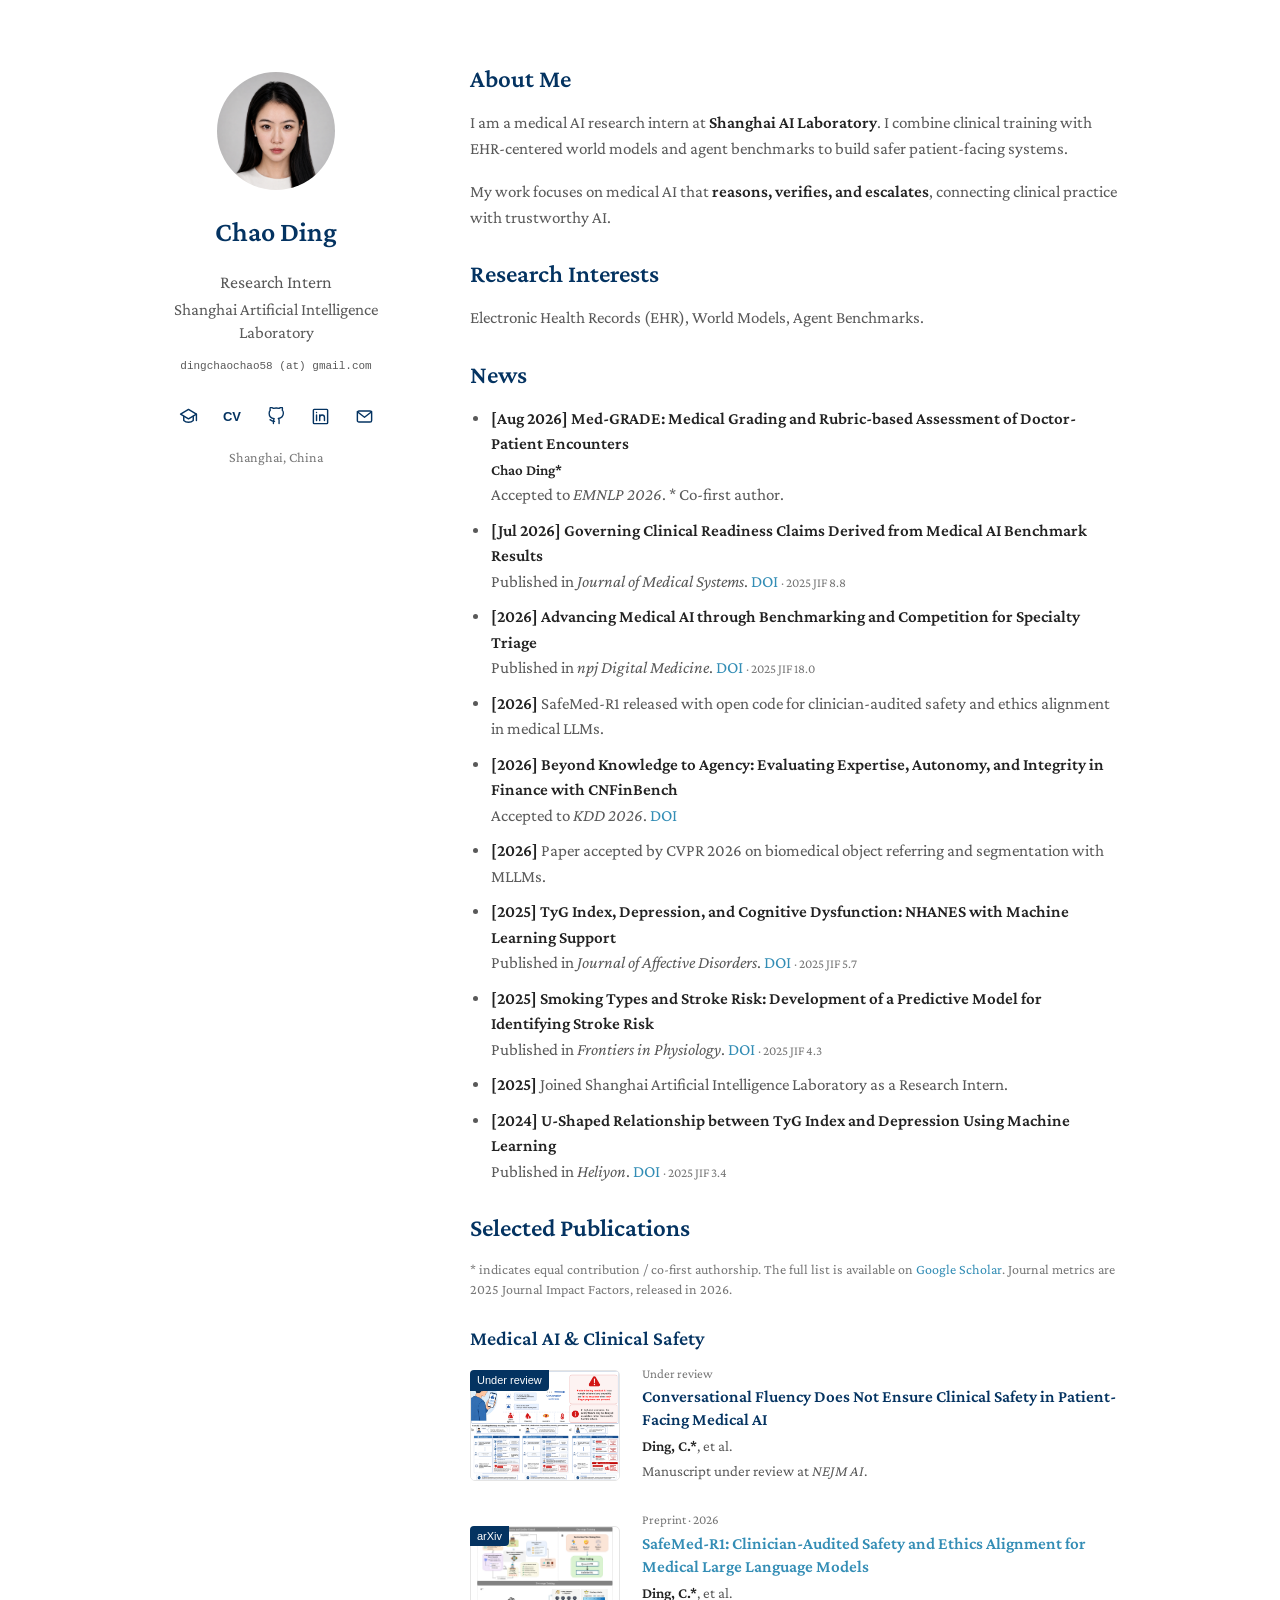
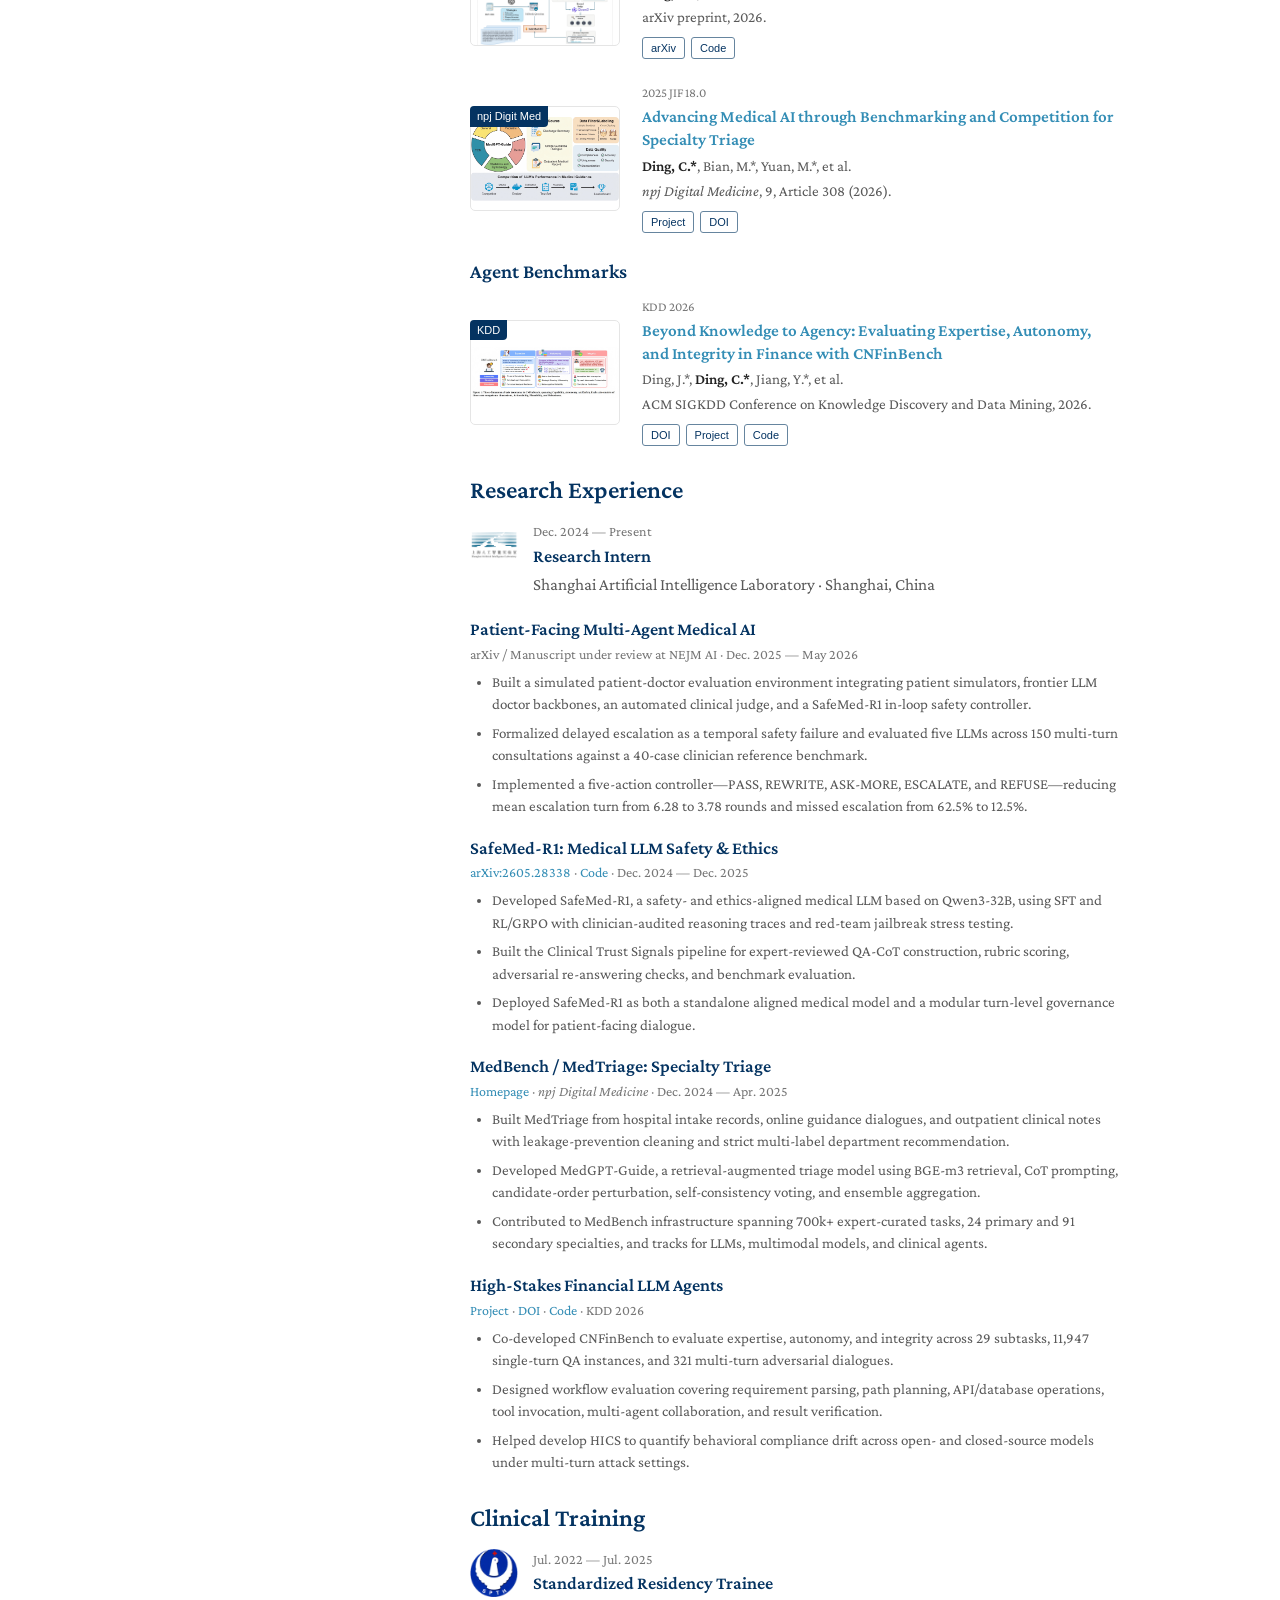
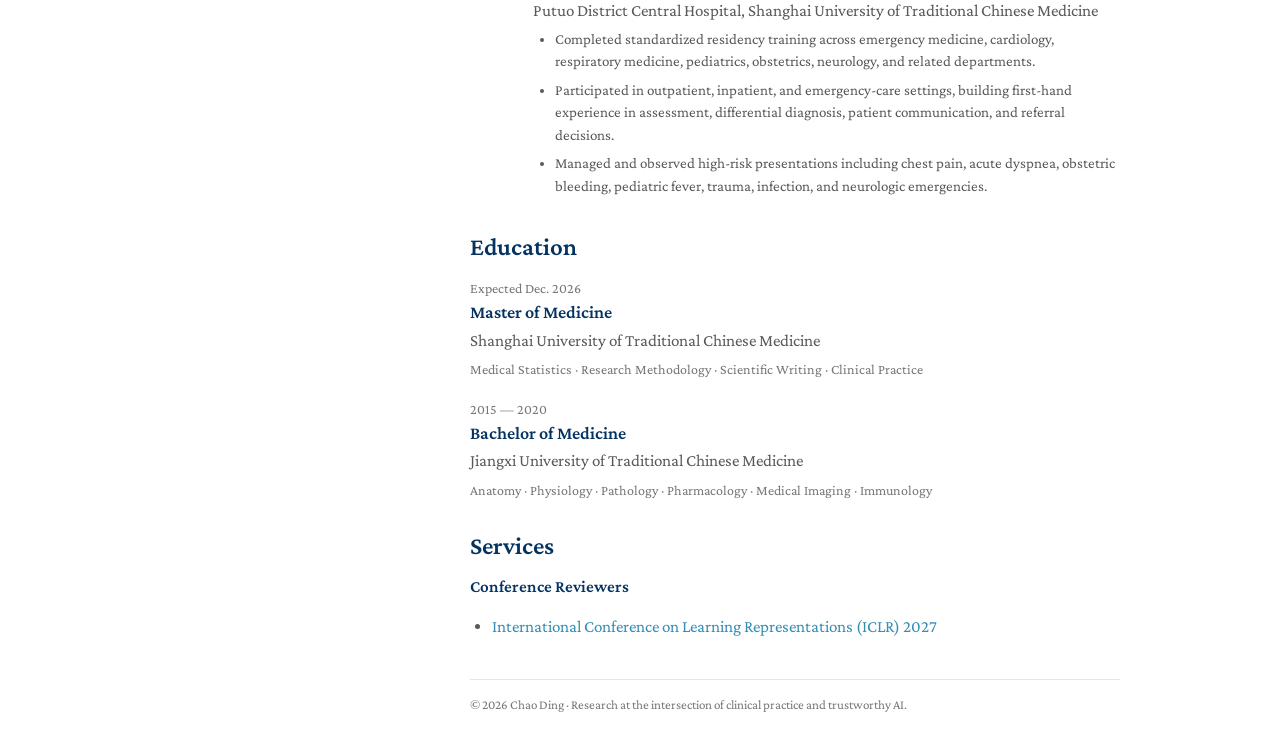
==== index.html @ bd5d2efa "Restyle academic homepage, correct intern role, and add ICLR 2027 service" ====
<!DOCTYPE html>
<html lang="en">
<head>
  <meta charset="UTF-8">
  <meta name="viewport" content="width=device-width, initial-scale=1">

  <title>Chao Ding | Medical AI Research Intern</title>
  <meta name="description" content="Chao Ding is a medical AI research intern working on trustworthy medical agents, clinical safety, large language models, and healthcare AI evaluation.">
  <meta name="theme-color" content="#ffffff">
  <link rel="canonical" href="https://dingsuper-creator.github.io/Chloe-Ding.github.io/">

  <meta property="og:type" content="profile">
  <meta property="og:title" content="Chao Ding | Medical AI Research Intern">
  <meta property="og:description" content="Research in trustworthy medical agents, clinical safety, LLMs, and healthcare AI evaluation.">
  <meta property="og:url" content="https://dingsuper-creator.github.io/Chloe-Ding.github.io/">
  <meta property="og:image" content="https://dingsuper-creator.github.io/Chloe-Ding.github.io/images/Chloe.png">

  <script type="application/ld+json">
  {
    "@context": "https://schema.org",
    "@type": "Person",
    "name": "Chao Ding",
    "url": "https://dingsuper-creator.github.io/Chloe-Ding.github.io/",
    "email": "dingchaochao58@gmail.com",
    "jobTitle": "Research Intern",
    "affiliation": {
      "@type": "Organization",
      "name": "Shanghai Artificial Intelligence Laboratory"
    },
    "sameAs": [
      "https://scholar.google.com/citations?user=sGiHBpsAAAAJ&hl=zh-CN",
      "https://www.linkedin.com/in/chaochloeding/zh",
      "https://github.com/Dingsuper-creator"
    ]
  }
  </script>

  <link rel="preconnect" href="https://fonts.googleapis.com">
  <link rel="preconnect" href="https://fonts.gstatic.com" crossorigin>
  <link rel="stylesheet" href="https://fonts.googleapis.com/css2?family=Crimson+Pro:wght@400;500;600;700&amp;display=swap">
  <link rel="stylesheet" href="styles.css">
  <script src="script.js" defer></script>
</head>

<body>
  <a class="skip-link" href="#main-content">Skip to content</a>
  <div class="site-shell">
    <aside class="sidebar" aria-label="Profile">
      <div class="profile-card">
        <img src="images/Chloe.png" alt="Portrait of Chao Ding" class="avatar" width="118" height="118" fetchpriority="high">
        <h1>Chao Ding</h1>
        <p class="profile-role">Research Intern</p>
        <p class="profile-org">Shanghai Artificial Intelligence Laboratory</p>
        <a class="profile-email" href="mailto:dingchaochao58@gmail.com">dingchaochao58 (at) gmail.com</a>
        <nav class="social-links" aria-label="Academic and professional links">
          <a href="https://scholar.google.com/citations?user=sGiHBpsAAAAJ&amp;hl=zh-CN" target="_blank" rel="noopener noreferrer" aria-label="Google Scholar" title="Google Scholar"><svg viewBox="0 0 24 24" aria-hidden="true"><path d="m12 3 10 6-10 6L2 9l10-6Z"/><path d="M6 12v5c3 3 9 3 12 0v-5M22 9v8"/></svg></a>
          <a href="CV.pdf" target="_blank" rel="noopener noreferrer" aria-label="Curriculum vitae" title="CV"><span class="cv-icon" aria-hidden="true">CV</span></a>
          <a href="https://github.com/Dingsuper-creator" target="_blank" rel="noopener noreferrer" aria-label="GitHub" title="GitHub"><svg viewBox="0 0 24 24" aria-hidden="true"><path d="M9 19c-4 1-4-2-6-2m12 5v-4a3.5 3.5 0 0 0-1-2.7c3.3-.4 6.7-1.6 6.7-7.2a5.6 5.6 0 0 0-1.5-3.9 5.2 5.2 0 0 0-.1-3.8s-1.2-.4-4.1 1.5a14.2 14.2 0 0 0-7.5 0C4.6.2 3.4.6 3.4.6a5.2 5.2 0 0 0-.1 3.8A5.6 5.6 0 0 0 1.8 8.3c0 5.6 3.4 6.8 6.7 7.2A3.5 3.5 0 0 0 7.5 18v4" transform="translate(1 0) scale(.95)"/></svg></a>
          <a href="https://www.linkedin.com/in/chaochloeding/zh" target="_blank" rel="noopener noreferrer" aria-label="LinkedIn" title="LinkedIn"><svg viewBox="0 0 24 24" aria-hidden="true"><rect x="3" y="3" width="18" height="18" rx="1"/><path d="M7 10v7M7 7v.1M11 17v-7m0 3a3 3 0 0 1 6 0v4"/></svg></a>
          <a href="mailto:dingchaochao58@gmail.com" aria-label="Email" title="Email"><svg viewBox="0 0 24 24" aria-hidden="true"><rect x="3" y="5" width="18" height="14" rx="2"/><path d="m3 6 9 7 9-7"/></svg></a>
        </nav>
        <p class="profile-location">Shanghai, China</p>
      </div>
    </aside>
    <main id="main-content" class="main-content" tabindex="-1">
      <section id="about" class="section-block">
        <h2>About Me</h2>
        <p>I am a medical AI research intern at <strong>Shanghai AI Laboratory</strong>. I combine clinical training with EHR-centered world models and agent benchmarks to build safer patient-facing systems.</p>
        <p>My work focuses on medical AI that <strong>reasons, verifies, and escalates</strong>, connecting clinical practice with trustworthy AI.</p>
      </section>

      <section id="interests" class="section-block">
        <h2>Research Interests</h2>
        <p>Electronic Health Records (EHR), World Models, Agent Benchmarks.</p>
      </section>

      <section id="news" class="section-block">
        <h2>News</h2>
        <ul class="news-list">
          <li><strong class="news-date">[Aug 2026]</strong> <strong class="news-paper-title">Med-GRADE: Medical Grading and Rubric-based Assessment of Doctor-Patient Encounters</strong><br>
                <span class="authors"><strong>Chao Ding*</strong></span><br>
                Accepted to <em>EMNLP 2026</em>. * Co-first author.</li>
          <li><strong class="news-date">[Jul 2026]</strong> <strong class="news-paper-title">Governing Clinical Readiness Claims Derived from Medical AI Benchmark Results</strong><br>Published in <em>Journal of Medical Systems</em>. <a href="https://doi.org/10.1007/s10916-026-02445-7" target="_blank" rel="noopener noreferrer">DOI </a> <span class="metric-badge">2025 JIF 8.8</span></li>
          <li><strong class="news-date">[2026]</strong> <strong class="news-paper-title">Advancing Medical AI through Benchmarking and Competition for Specialty Triage</strong><br>Published in <em>npj Digital Medicine</em>. <a href="https://doi.org/10.1038/s41746-026-02433-8" target="_blank" rel="noopener noreferrer">DOI </a> <span class="metric-badge">2025 JIF 18.0</span></li>
          <li><strong class="news-date">[2026]</strong> SafeMed-R1 released with open code for clinician-audited safety and ethics alignment in medical LLMs.</li>
          <li><strong class="news-date">[2026]</strong> <strong class="news-paper-title">Beyond Knowledge to Agency: Evaluating Expertise, Autonomy, and Integrity in Finance with CNFinBench</strong><br>Accepted to <em>KDD 2026</em>. <a href="https://dl.acm.org/doi/abs/10.1145/3770855.3817482" target="_blank" rel="noopener noreferrer">DOI </a></li>
          <li><strong class="news-date">[2026]</strong> Paper accepted by CVPR 2026 on biomedical object referring and segmentation with MLLMs.</li>
          <li><strong class="news-date">[2025]</strong> <strong class="news-paper-title">TyG Index, Depression, and Cognitive Dysfunction: NHANES with Machine Learning Support</strong><br>Published in <em>Journal of Affective Disorders</em>. <a href="https://doi.org/10.1016/j.jad.2025.01.051" target="_blank" rel="noopener noreferrer">DOI </a> <span class="metric-badge">2025 JIF 5.7</span></li>
          <li><strong class="news-date">[2025]</strong> <strong class="news-paper-title">Smoking Types and Stroke Risk: Development of a Predictive Model for Identifying Stroke Risk</strong><br>Published in <em>Frontiers in Physiology</em>. <a href="https://doi.org/10.3389/fphys.2025.1528910" target="_blank" rel="noopener noreferrer">DOI </a> <span class="metric-badge">2025 JIF 4.3</span></li>
          <li><strong class="news-date">[2025]</strong> Joined Shanghai Artificial Intelligence Laboratory as a Research Intern.</li>
          <li><strong class="news-date">[2024]</strong> <strong class="news-paper-title">U-Shaped Relationship between TyG Index and Depression Using Machine Learning</strong><br>Published in <em>Heliyon</em>. <a href="https://doi.org/10.1016/j.heliyon.2024.e38615" target="_blank" rel="noopener noreferrer">DOI </a> <span class="metric-badge">2025 JIF 3.4</span></li>
        </ul>
      </section>

      <section id="publications" class="section-block">
        <h2>Selected Publications</h2>
        <p class="note">* indicates equal contribution / co-first authorship. The full list is available on <a href="https://scholar.google.com/citations?user=sGiHBpsAAAAJ&amp;hl=zh-CN" target="_blank" rel="noopener noreferrer">Google Scholar</a>. Journal metrics are 2025 Journal Impact Factors, released in 2026.</p>
        <h3 class="publication-group">Medical AI &amp; Clinical Safety</h3>


<article class="publication-card">
          <div class="publication-visual">
            <span class="venue-badge">Under review</span>
            <img src="images/multiagent.png" alt="Patient-facing medical AI study overview" loading="lazy">
          </div>
          <div class="publication-info">
            <div class="publication-meta-row"><span class="status-badge status-badge-muted">Under review</span></div>
            <h3>Conversational Fluency Does Not Ensure Clinical Safety in Patient-Facing Medical AI</h3>
            <p class="authors"><strong>Ding, C.*</strong>, et al.</p>
            <p class="venue">Manuscript under review at <em>NEJM AI</em>.</p>
          </div>
        </article>

<article class="publication-card">
          <div class="publication-visual">
            <span class="venue-badge">arXiv</span>
            <img src="images/safemed-r1.png" alt="SafeMed-R1 method overview" loading="lazy">
          </div>
          <div class="publication-info">
            <div class="publication-meta-row"><span class="status-badge status-badge-muted">Preprint · 2026</span></div>
            <h3><a href="https://arxiv.org/abs/2605.28338" target="_blank" rel="noopener noreferrer">SafeMed-R1: Clinician-Audited Safety and Ethics Alignment for Medical Large Language Models</a></h3>
            <p class="authors"><strong>Ding, C.*</strong>, et al.</p>
            <p class="venue">arXiv preprint, 2026.</p>
            <div class="publication-links">
              <a href="https://arxiv.org/abs/2605.28338" target="_blank" rel="noopener noreferrer"> arXiv</a>
              <a href="https://github.com/OpenMedZoo/SafeMed-R1" target="_blank" rel="noopener noreferrer"> Code</a>
            </div>
          </div>
        </article>

<article class="publication-card">
          <div class="publication-visual">
            <span class="venue-badge">npj Digit Med</span>
            <img src="images/npj.jpg" alt="Specialty triage benchmark overview" loading="lazy">
          </div>
          <div class="publication-info">
            <div class="publication-meta-row"><span class="metric-badge">2025 JIF 18.0</span></div>
            <h3><a href="https://doi.org/10.1038/s41746-026-02433-8" target="_blank" rel="noopener noreferrer">Advancing Medical AI through Benchmarking and Competition for Specialty Triage</a></h3>
            <p class="authors"><strong>Ding, C.*</strong>, Bian, M.*, Yuan, M.*, et al.</p>
            <p class="venue"><em>npj Digital Medicine</em>, 9, Article 308 (2026).</p>
            <div class="publication-links">
              <a href="https://medbench.opencompass.org.cn/home" target="_blank" rel="noopener noreferrer"> Project</a>
              <a href="https://doi.org/10.1038/s41746-026-02433-8" target="_blank" rel="noopener noreferrer"> DOI</a>
            </div>
          </div>
        </article>
        <h3 class="publication-group">Agent Benchmarks</h3>
<article class="publication-card">
          <div class="publication-visual">
            <span class="venue-badge">KDD</span>
            <img src="images/kdd.png" alt="CNFinBench evaluation overview" loading="lazy">
          </div>
          <div class="publication-info">
            <div class="publication-meta-row"><span class="status-badge status-badge-muted">KDD 2026</span></div>
            <h3><a href="https://dl.acm.org/doi/abs/10.1145/3770855.3817482" target="_blank" rel="noopener noreferrer">Beyond Knowledge to Agency: Evaluating Expertise, Autonomy, and Integrity in Finance with CNFinBench</a></h3>
            <p class="authors">Ding, J.*, <strong>Ding, C.*</strong>, Jiang, Y.*, et al.</p>
            <p class="venue">ACM SIGKDD Conference on Knowledge Discovery and Data Mining, 2026.</p>
            <div class="publication-links">
              <a href="https://dl.acm.org/doi/abs/10.1145/3770855.3817482" target="_blank" rel="noopener noreferrer"> DOI</a>
              <a href="https://cnfinbench.opencompass.org.cn/" target="_blank" rel="noopener noreferrer"> Project</a>
              <a href="https://github.com/VertiAIBench/CNFinBench" target="_blank" rel="noopener noreferrer"> Code</a>
            </div>
          </div>
        </article>
      </section>

      <section id="experience" class="section-block">
<div class="section-heading">
          <h2>Research Experience</h2>
        </div>

        <article class="role-card">
          <div class="role-logo">
            <img src="images/shanghai-ai-lab.png" alt="Shanghai Artificial Intelligence Laboratory logo" loading="lazy">
          </div>
          <div class="role-main">
            <p class="role-overline">Dec. 2024 — Present</p>
            <h3>Research Intern</h3>
            <p>Shanghai Artificial Intelligence Laboratory · Shanghai, China</p>
          </div>
        </article>

        <div class="project-list">
          <article class="project-card">
            <div class="project-index">01</div>
            <div>
              <h3>Patient-Facing Multi-Agent Medical AI</h3>
              <p class="project-meta">arXiv / Manuscript under review at NEJM AI · Dec. 2025 — May 2026</p>
              <ul>
                <li>Built a simulated patient-doctor evaluation environment integrating patient simulators, frontier LLM doctor backbones, an automated clinical judge, and a SafeMed-R1 in-loop safety controller.</li>
                <li>Formalized delayed escalation as a temporal safety failure and evaluated five LLMs across 150 multi-turn consultations against a 40-case clinician reference benchmark.</li>
                <li>Implemented a five-action controller—PASS, REWRITE, ASK-MORE, ESCALATE, and REFUSE—reducing mean escalation turn from 6.28 to 3.78 rounds and missed escalation from 62.5% to 12.5%.</li>
              </ul>
            </div>
          </article>

          <article class="project-card">
            <div class="project-index">02</div>
            <div>
              <h3>SafeMed-R1: Medical LLM Safety &amp; Ethics</h3>
              <p class="project-meta"><a href="https://arxiv.org/abs/2605.28338" target="_blank" rel="noopener noreferrer">arXiv:2605.28338</a> · <a href="https://github.com/OpenMedZoo/SafeMed-R1" target="_blank" rel="noopener noreferrer">Code</a> · Dec. 2024 — Dec. 2025</p>
              <ul>
                <li>Developed SafeMed-R1, a safety- and ethics-aligned medical LLM based on Qwen3-32B, using SFT and RL/GRPO with clinician-audited reasoning traces and red-team jailbreak stress testing.</li>
                <li>Built the Clinical Trust Signals pipeline for expert-reviewed QA-CoT construction, rubric scoring, adversarial re-answering checks, and benchmark evaluation.</li>
                <li>Deployed SafeMed-R1 as both a standalone aligned medical model and a modular turn-level governance model for patient-facing dialogue.</li>
              </ul>
            </div>
          </article>

          <article class="project-card">
            <div class="project-index">03</div>
            <div>
              <h3>MedBench / MedTriage: Specialty Triage</h3>
              <p class="project-meta"><a href="https://medbench.opencompass.org.cn/home" target="_blank" rel="noopener noreferrer">Homepage</a> · <em>npj Digital Medicine</em> · Dec. 2024 — Apr. 2025</p>
              <ul>
                <li>Built MedTriage from hospital intake records, online guidance dialogues, and outpatient clinical notes with leakage-prevention cleaning and strict multi-label department recommendation.</li>
                <li>Developed MedGPT-Guide, a retrieval-augmented triage model using BGE-m3 retrieval, CoT prompting, candidate-order perturbation, self-consistency voting, and ensemble aggregation.</li>
                <li>Contributed to MedBench infrastructure spanning 700k+ expert-curated tasks, 24 primary and 91 secondary specialties, and tracks for LLMs, multimodal models, and clinical agents.</li>
              </ul>
            </div>
          </article>

          <article class="project-card">
            <div class="project-index">04</div>
            <div>
              <h3>High-Stakes Financial LLM Agents</h3>
              <p class="project-meta"><a href="https://cnfinbench.opencompass.org.cn/" target="_blank" rel="noopener noreferrer">Project</a> · <a href="https://dl.acm.org/doi/abs/10.1145/3770855.3817482" target="_blank" rel="noopener noreferrer">DOI</a> · <a href="https://github.com/VertiAIBench/CNFinBench" target="_blank" rel="noopener noreferrer">Code</a> · KDD 2026</p>
              <ul>
                <li>Co-developed CNFinBench to evaluate expertise, autonomy, and integrity across 29 subtasks, 11,947 single-turn QA instances, and 321 multi-turn adversarial dialogues.</li>
                <li>Designed workflow evaluation covering requirement parsing, path planning, API/database operations, tool invocation, multi-agent collaboration, and result verification.</li>
                <li>Helped develop HICS to quantify behavioral compliance drift across open- and closed-source models under multi-turn attack settings.</li>
              </ul>
            </div>
          </article>
        </div>
      </section>

      <section id="clinical-training" class="section-block">
<div class="section-heading">
          <h2>Clinical Training</h2>
        </div>
        <article class="training-card">
          <div class="training-logo">
            <img src="images/putuo-hospital-logo.png" alt="Putuo District Central Hospital logo" loading="lazy">
          </div>
          <div>
            <div class="training-heading">
              <div>
                <p class="role-overline">Jul. 2022 — Jul. 2025</p>
                <h3>Standardized Residency Trainee</h3>
              </div>
            </div>
            <p class="training-org">Putuo District Central Hospital, Shanghai University of Traditional Chinese Medicine</p>
            <ul>
              <li>Completed standardized residency training across emergency medicine, cardiology, respiratory medicine, pediatrics, obstetrics, neurology, and related departments.</li>
              <li>Participated in outpatient, inpatient, and emergency-care settings, building first-hand experience in assessment, differential diagnosis, patient communication, and referral decisions.</li>
              <li>Managed and observed high-risk presentations including chest pain, acute dyspnea, obstetric bleeding, pediatric fever, trauma, infection, and neurologic emergencies.</li>
            </ul>
          </div>
        </article>
      </section>

      <section id="education" class="section-block">
<div class="section-heading">
          <h2>Education</h2>
        </div>
        <div class="education-grid">
          <article class="education-card">
            <p class="education-year">Expected Dec. 2026</p>
            <h3>Master of Medicine</h3>
            <p>Shanghai University of Traditional Chinese Medicine</p>
            <span>Medical Statistics · Research Methodology · Scientific Writing · Clinical Practice</span>
          </article>
          <article class="education-card">
            <p class="education-year">2015 — 2020</p>
            <h3>Bachelor of Medicine</h3>
            <p>Jiangxi University of Traditional Chinese Medicine</p>
            <span>Anatomy · Physiology · Pathology · Pharmacology · Medical Imaging · Immunology</span>
          </article>
        </div>
      </section>

      <section id="services" class="section-block">
        <h2>Services</h2>
        <h4>Conference Reviewers</h4>
        <ul class="service-list">
          <li><a href="https://iclr.cc/" target="_blank" rel="noopener noreferrer">International Conference on Learning Representations (ICLR) 2027</a></li>
        </ul>
      </section>

      <footer class="site-footer">
        <p>© <span id="current-year">2026</span> Chao Ding · Research at the intersection of clinical practice and trustworthy AI.</p>
      </footer>
    </main>
  </div>
  <button class="scroll-to-top" type="button" aria-label="Scroll to top">
    <svg viewBox="0 0 24 24" aria-hidden="true"><path d="m6 12 6-6 6 6M12 6v13"/></svg>
  </button>
</body>
</html>
---- styles.css ----
:root {
  --ink: #595959;
  --heading: #043361;
  --link: #338db5;
  --muted: #767676;
  --line: #e5e5e5;
  --paper: #fff;
}

*,
*::before,
*::after {
  box-sizing: border-box;
}

html {
  scroll-behavior: smooth;
  scroll-padding-top: 24px;
}

body {
  margin: 0;
  background: var(--paper);
  color: var(--ink);
  font-family: "Crimson Pro", Georgia, "Times New Roman", serif;
  font-size: 17px;
  line-height: 1.5;
  -webkit-font-smoothing: antialiased;
}

a {
  color: var(--link);
  text-decoration: none;
}

a:hover {
  color: #006699;
  text-decoration: underline;
}

a:focus-visible,
button:focus-visible {
  outline: 2px solid var(--link);
  outline-offset: 4px;
}

svg {
  fill: none;
  stroke: currentColor;
  stroke-width: 1.8;
  stroke-linecap: round;
  stroke-linejoin: round;
}

img {
  max-width: 100%;
  height: auto;
}

h1,
h2,
h3,
h4 {
  color: var(--heading);
  line-height: 1.2;
}

h1 {
  margin: 0 0 20px;
  font-size: 28px;
  font-weight: 600;
}

h2 {
  margin: 0 0 16px;
  font-size: 25px;
  font-weight: 600;
}

h3 {
  margin: 0 0 10px;
  font-size: 19px;
  font-weight: 600;
}

h4 {
  margin: 0 0 16px;
  font-size: 17px;
  font-weight: 600;
}

p {
  margin: 0 0 18px;
}

strong {
  color: #222;
  font-weight: 600;
}

ul,
ol {
  margin: 0 0 20px;
  padding-left: 22px;
}

li {
  margin-bottom: 6px;
}

.site-shell {
  display: grid;
  grid-template-columns: 232px minmax(0, 650px);
  gap: 78px;
  width: min(960px, calc(100% - 48px));
  margin: 0 auto;
  padding: 64px 0 40px;
  align-items: start;
}

.sidebar {
  position: sticky;
  top: 64px;
  text-align: center;
}

.avatar {
  display: block;
  width: 118px;
  height: 118px;
  margin: 8px auto 25px;
  border-radius: 50%;
  object-fit: cover;
  object-position: center 38%;
}

.profile-role {
  margin-bottom: 3px;
  font-size: 18px;
}

.profile-org {
  margin: 0 auto 7px;
  line-height: 1.35;
}

.profile-email {
  display: inline-block;
  max-width: 100%;
  color: var(--ink);
  font-family: "SFMono-Regular", Consolas, "Liberation Mono", monospace;
  font-size: 11px;
  overflow-wrap: anywhere;
}

.social-links {
  display: flex;
  justify-content: center;
  gap: 8px;
  margin-top: 22px;
}

.social-links a {
  display: flex;
  align-items: center;
  justify-content: center;
  width: 36px;
  height: 36px;
  color: var(--heading);
  border-radius: 50%;
  transition: color 0.15s ease, background 0.15s ease;
}

.social-links a:hover {
  background: #f4f7fa;
  color: #006699;
  text-decoration: none;
}

.social-links svg {
  width: 19px;
  height: 19px;
}

.cv-icon {
  font-family: Arial, sans-serif;
  font-size: 13px;
  font-weight: 700;
}

.profile-location {
  margin: 12px 0 0;
  color: var(--muted);
  font-size: 14px;
}

.main-content {
  min-width: 0;
  overflow-wrap: break-word;
}

.section-block {
  margin-bottom: 29px;
}

.section-block > :last-child {
  margin-bottom: 0;
}

.news-list {
  padding-left: 20px;
}

.news-list li {
  padding-left: 1px;
  margin-bottom: 10px;
}

.news-date {
  white-space: nowrap;
}

.news-list br + .authors {
  font-size: 15px;
}

.metric-badge {
  display: inline;
  color: var(--muted);
  font-size: 13px;
  white-space: nowrap;
}

.metric-badge::before {
  content: " · ";
}

.note {
  color: var(--muted);
  font-size: 14px;
  line-height: 1.45;
}

.publication-group {
  margin: 26px 0 16px;
  font-size: 20px;
}

.publication-card {
  display: grid;
  grid-template-columns: 150px minmax(0, 1fr);
  align-items: center;
  gap: 22px;
  margin: 0 0 26px;
}

.publication-visual {
  position: relative;
  display: flex;
  align-items: center;
  justify-content: center;
  min-height: 105px;
  border: 1px solid var(--line);
  border-radius: 5px;
  background: #fff;
}

.publication-visual img {
  display: block;
  width: 100%;
  max-height: 118px;
  object-fit: contain;
  border-radius: 4px;
}

.venue-badge {
  position: absolute;
  left: -1px;
  top: -1px;
  z-index: 1;
  padding: 1px 7px;
  border-radius: 4px 0 4px 0;
  background: var(--heading);
  color: #fff;
  font-family: Arial, sans-serif;
  font-size: 11px;
  line-height: 1.65;
}




.publication-info h3 {
  margin: 0 0 4px;
  font-size: 17px;
  line-height: 1.35;
}

.publication-info p {
  margin: 0 0 3px;
  font-size: 15px;
  line-height: 1.45;
}

.publication-meta-row {
  margin-bottom: 4px;
  font-size: 13px;
  line-height: 1.3;
}

.publication-meta-row > .metric-badge:first-child::before {
  content: "";
}

.status-badge {
  color: var(--muted);
}

.publication-links {
  display: flex;
  flex-wrap: wrap;
  gap: 6px;
  margin-top: 8px;
}

.publication-links a {
  padding: 1px 8px;
  border: 1px solid #66859f;
  border-radius: 3px;
  color: var(--heading);
  font-family: Arial, sans-serif;
  font-size: 11px;
  line-height: 1.65;
}

.publication-links a:hover {
  background: var(--heading);
  color: #fff;
  text-decoration: none;
}




.section-heading {
  margin-bottom: 16px;
}

.section-heading h2 {
  margin-bottom: 0;
}

.role-card,
.training-card {
  display: flex;
  align-items: flex-start;
  gap: 15px;
  margin-bottom: 18px;
}

.role-logo,
.training-logo {
  flex: 0 0 48px;
}

.role-logo img,
.training-logo img {
  display: block;
  width: 48px;
  height: 48px;
  object-fit: contain;
}

.role-main,
.training-card > div:last-child {
  min-width: 0;
}

.role-card h3,
.training-card h3,
.education-card h3 {
  margin-bottom: 4px;
  font-size: 18px;
}

.role-card p,
.training-org {
  margin-bottom: 4px;
}

.role-overline,
.education-year {
  margin-bottom: 3px;
  color: var(--muted);
  font-size: 14px;
}

.project-card {
  margin-bottom: 20px;
}

.project-index {
  display: none;
}

.project-card h3 {
  margin-bottom: 3px;
  font-size: 18px;
}

.project-meta {
  margin-bottom: 6px;
  color: var(--muted);
  font-size: 14px;
}

.project-card ul,
.training-card ul {
  margin-bottom: 0;
  font-size: 15px;
}

.education-card {
  margin-bottom: 17px;
}

.education-card p {
  margin-bottom: 3px;
}

.education-card > span {
  color: var(--muted);
  font-size: 14px;
}

.service-list {
  margin-bottom: 0;
}

.site-footer {
  margin-top: 40px;
  padding-top: 15px;
  border-top: 1px solid var(--line);
  color: var(--muted);
  font-size: 13px;
}

.site-footer p {
  margin-bottom: 0;
}

.skip-link {
  position: fixed;
  top: 10px;
  left: 10px;
  z-index: 10;
  transform: translateY(-200%);
  padding: 8px 12px;
  border-radius: 3px;
  background: var(--heading);
  color: #fff;
}

.skip-link:focus {
  transform: translateY(0);
}

.scroll-to-top {
  position: fixed;
  right: 20px;
  bottom: 20px;
  display: flex;
  align-items: center;
  justify-content: center;
  width: 34px;
  height: 34px;
  padding: 0;
  border: 1px solid var(--line);
  border-radius: 50%;
  background: var(--paper);
  color: var(--heading);
  cursor: pointer;
  opacity: 0;
  visibility: hidden;
  transition: opacity 0.15s ease;
}

.scroll-to-top.visible {
  opacity: 1;
  visibility: visible;
}

.scroll-to-top svg {
  width: 17px;
  height: 17px;
}

@media (max-width: 960px) {
  .site-shell {
    display: block;
    width: min(650px, calc(100% - 36px));
    padding-top: 24px;
  }

  .sidebar {
    position: static;
    margin-bottom: 26px;
    padding-bottom: 26px;
    border-bottom: 1px solid var(--line);
  }

  .profile-org {
    max-width: 320px;
  }

  .profile-email {
    font-size: 13px;
  }

  .avatar {
    margin-top: 8px;
  }
}

@media (max-width: 480px) {
  body {
    font-size: 16px;
  }

  .site-shell {
    width: calc(100% - 30px);
    padding-top: 20px;
  }

  h2 {
    font-size: 24px;
  }

  .publication-card {
    grid-template-columns: 1fr;
    gap: 12px;
    margin-bottom: 27px;
  }

  .publication-visual {
    width: 150px;
  }

  .role-card,
  .training-card {
    gap: 12px;
  }
}

@media (prefers-reduced-motion: reduce) {
  html {
    scroll-behavior: auto;
  }

  *,
  *::before,
  *::after {
    transition: none !important;
  }
}

@media print {
  body {
    font-size: 12pt;
  }

  .site-shell {
    display: block;
    width: 100%;
    padding: 0;
  }

  .sidebar {
    position: static;
    margin-bottom: 24px;
  }

  .scroll-to-top,
  .skip-link {
    display: none;
  }

  .publication-card,
  .project-card,
  .education-card {
    break-inside: avoid;
  }
}
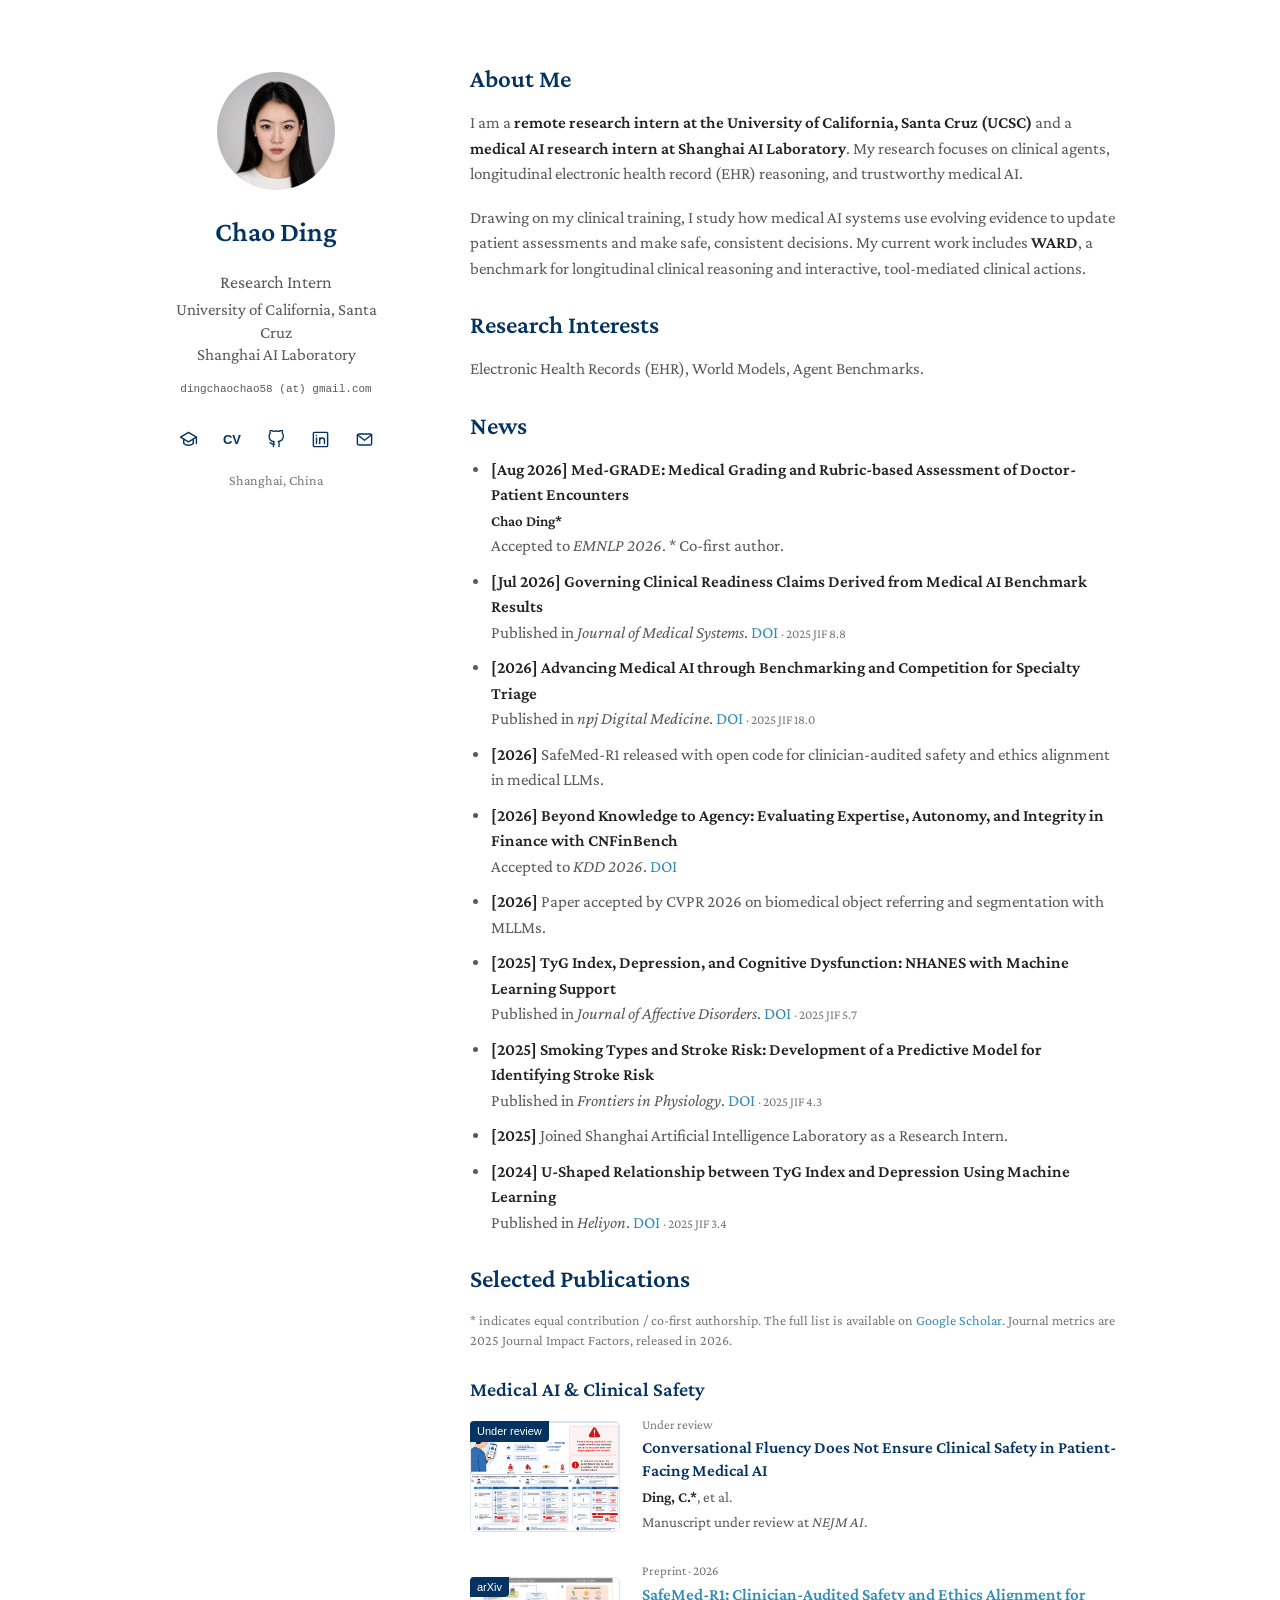
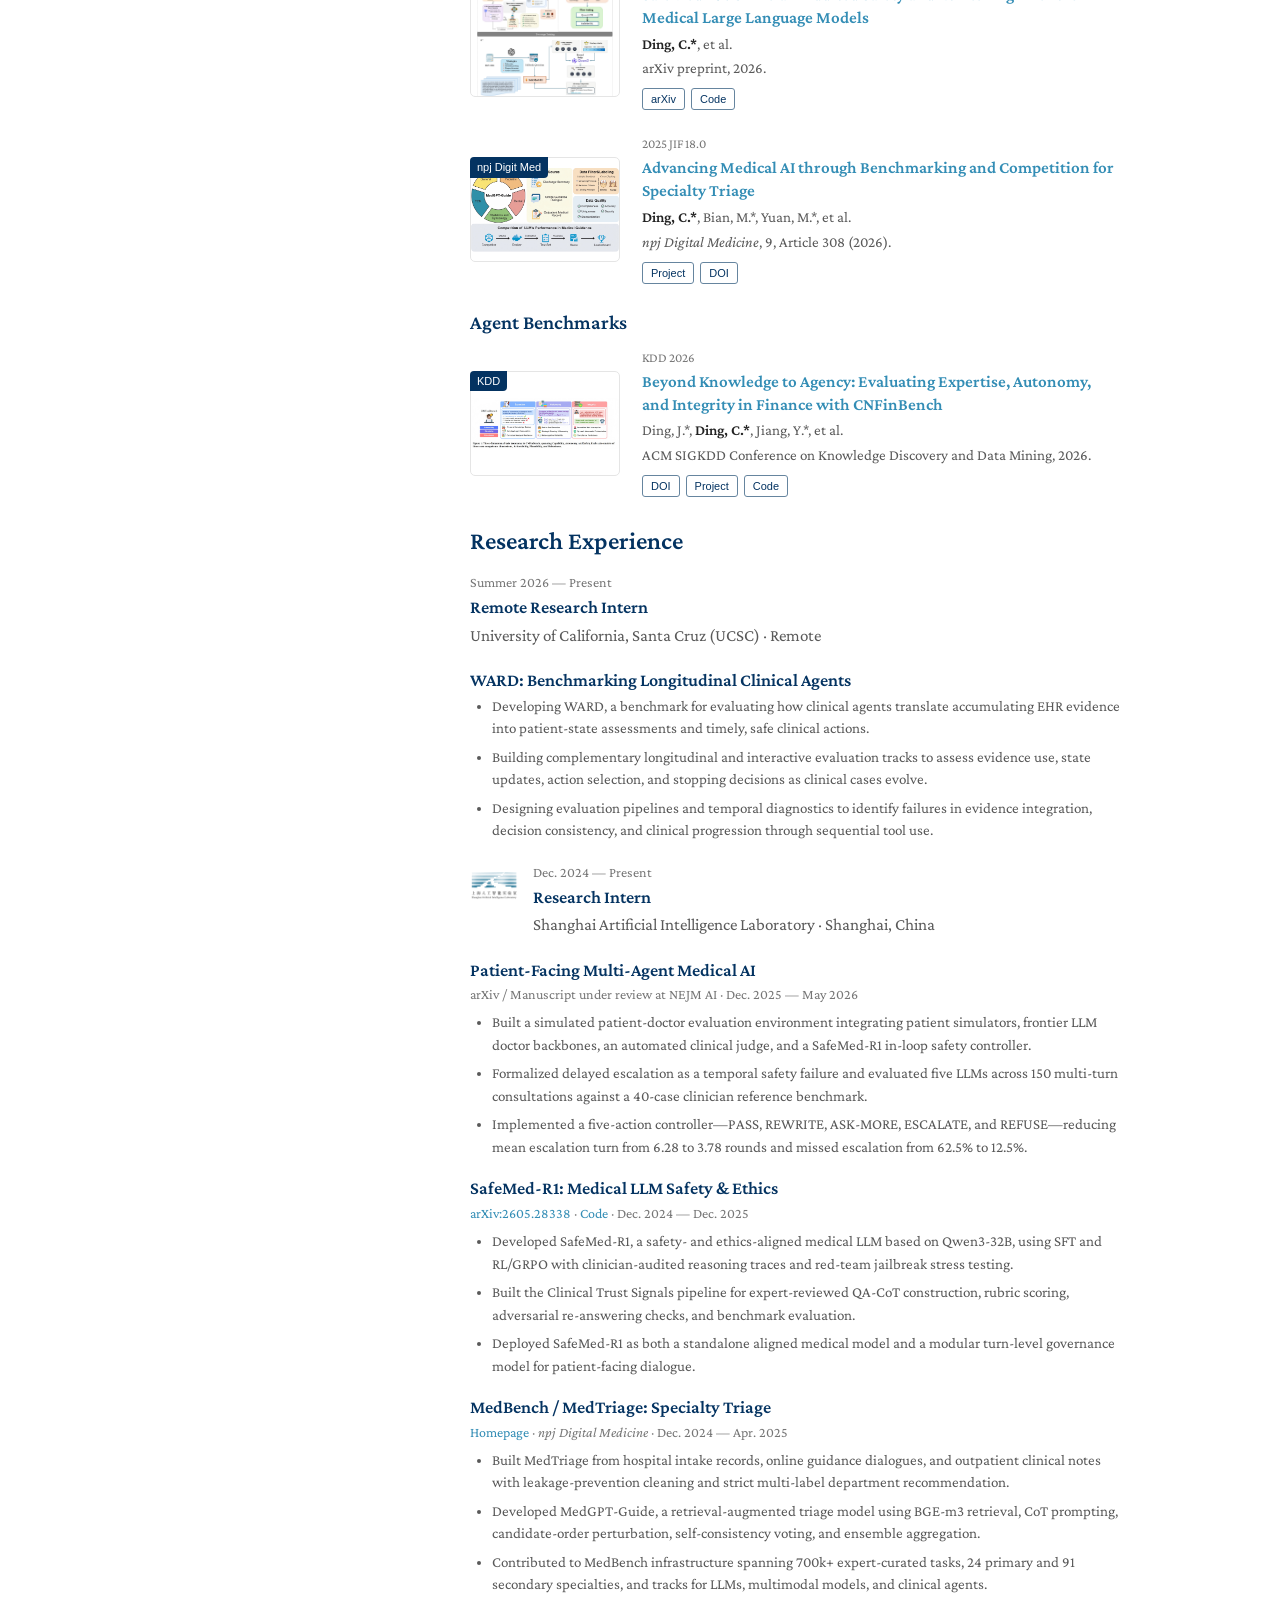
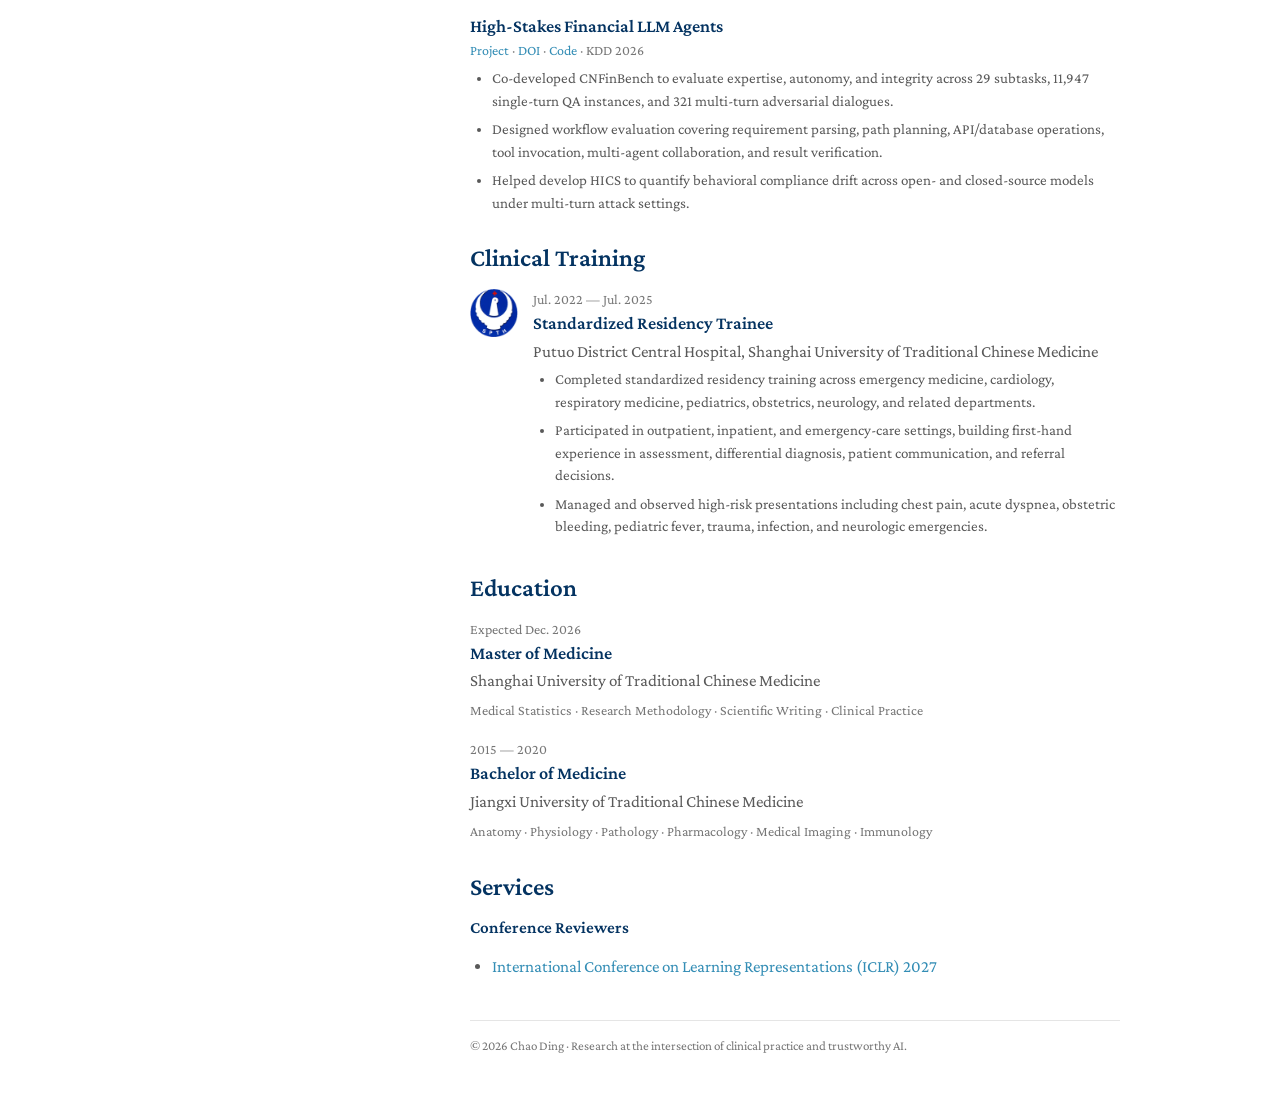
==== commit 9cad8725: "Add UCSC research internship and WARD project" ====
--- a/index.html
+++ b/index.html
@@ -5,13 +5,13 @@
   <meta name="viewport" content="width=device-width, initial-scale=1">
 
   <title>Chao Ding | Medical AI Research Intern</title>
-  <meta name="description" content="Chao Ding is a medical AI research intern working on trustworthy medical agents, clinical safety, large language models, and healthcare AI evaluation.">
+  <meta name="description" content="Chao Ding is a research intern at UC Santa Cruz and Shanghai AI Laboratory, working on longitudinal clinical agents, EHR reasoning, and medical AI evaluation.">
   <meta name="theme-color" content="#ffffff">
   <link rel="canonical" href="https://dingsuper-creator.github.io/Chloe-Ding.github.io/">
 
   <meta property="og:type" content="profile">
   <meta property="og:title" content="Chao Ding | Medical AI Research Intern">
-  <meta property="og:description" content="Research in trustworthy medical agents, clinical safety, LLMs, and healthcare AI evaluation.">
+  <meta property="og:description" content="Research intern at UC Santa Cruz and Shanghai AI Laboratory, working on longitudinal clinical agents, EHR reasoning, and trustworthy medical AI.">
   <meta property="og:url" content="https://dingsuper-creator.github.io/Chloe-Ding.github.io/">
   <meta property="og:image" content="https://dingsuper-creator.github.io/Chloe-Ding.github.io/images/Chloe.png">
 
@@ -23,10 +23,16 @@
     "url": "https://dingsuper-creator.github.io/Chloe-Ding.github.io/",
     "email": "dingchaochao58@gmail.com",
     "jobTitle": "Research Intern",
-    "affiliation": {
-      "@type": "Organization",
-      "name": "Shanghai Artificial Intelligence Laboratory"
-    },
+    "affiliation": [
+      {
+        "@type": "Organization",
+        "name": "University of California, Santa Cruz"
+      },
+      {
+        "@type": "Organization",
+        "name": "Shanghai Artificial Intelligence Laboratory"
+      }
+    ],
     "sameAs": [
       "https://scholar.google.com/citations?user=sGiHBpsAAAAJ&hl=zh-CN",
       "https://www.linkedin.com/in/chaochloeding/zh",
@@ -50,7 +56,7 @@
         <img src="images/Chloe.png" alt="Portrait of Chao Ding" class="avatar" width="118" height="118" fetchpriority="high">
         <h1>Chao Ding</h1>
         <p class="profile-role">Research Intern</p>
-        <p class="profile-org">Shanghai Artificial Intelligence Laboratory</p>
+        <p class="profile-org">University of California, Santa Cruz<br>Shanghai AI Laboratory</p>
         <a class="profile-email" href="mailto:dingchaochao58@gmail.com">dingchaochao58 (at) gmail.com</a>
         <nav class="social-links" aria-label="Academic and professional links">
           <a href="https://scholar.google.com/citations?user=sGiHBpsAAAAJ&amp;hl=zh-CN" target="_blank" rel="noopener noreferrer" aria-label="Google Scholar" title="Google Scholar"><svg viewBox="0 0 24 24" aria-hidden="true"><path d="m12 3 10 6-10 6L2 9l10-6Z"/><path d="M6 12v5c3 3 9 3 12 0v-5M22 9v8"/></svg></a>
@@ -65,8 +71,8 @@
     <main id="main-content" class="main-content" tabindex="-1">
       <section id="about" class="section-block">
         <h2>About Me</h2>
-        <p>I am a medical AI research intern at <strong>Shanghai AI Laboratory</strong>. I combine clinical training with EHR-centered world models and agent benchmarks to build safer patient-facing systems.</p>
-        <p>My work focuses on medical AI that <strong>reasons, verifies, and escalates</strong>, connecting clinical practice with trustworthy AI.</p>
+        <p>I am a <strong>remote research intern at the University of California, Santa Cruz (UCSC)</strong> and a <strong>medical AI research intern at Shanghai AI Laboratory</strong>. My research focuses on clinical agents, longitudinal electronic health record (EHR) reasoning, and trustworthy medical AI.</p>
+        <p>Drawing on my clinical training, I study how medical AI systems use evolving evidence to update patient assessments and make safe, consistent decisions. My current work includes <strong>WARD</strong>, a benchmark for longitudinal clinical reasoning and interactive, tool-mediated clinical actions.</p>
       </section>
 
       <section id="interests" class="section-block">
@@ -165,8 +171,30 @@
       </section>
 
       <section id="experience" class="section-block">
-<div class="section-heading">
+        <div class="section-heading">
           <h2>Research Experience</h2>
+        </div>
+
+        <article class="role-card">
+          <div class="role-main">
+            <p class="role-overline">Summer 2026 — Present</p>
+            <h3>Remote Research Intern</h3>
+            <p>University of California, Santa Cruz (UCSC) · Remote</p>
+          </div>
+        </article>
+
+        <div class="project-list">
+          <article class="project-card">
+            <div class="project-index">01</div>
+            <div>
+              <h3>WARD: Benchmarking Longitudinal Clinical Agents</h3>
+              <ul>
+                <li>Developing WARD, a benchmark for evaluating how clinical agents translate accumulating EHR evidence into patient-state assessments and timely, safe clinical actions.</li>
+                <li>Building complementary longitudinal and interactive evaluation tracks to assess evidence use, state updates, action selection, and stopping decisions as clinical cases evolve.</li>
+                <li>Designing evaluation pipelines and temporal diagnostics to identify failures in evidence integration, decision consistency, and clinical progression through sequential tool use.</li>
+              </ul>
+            </div>
+          </article>
         </div>
 
         <article class="role-card">
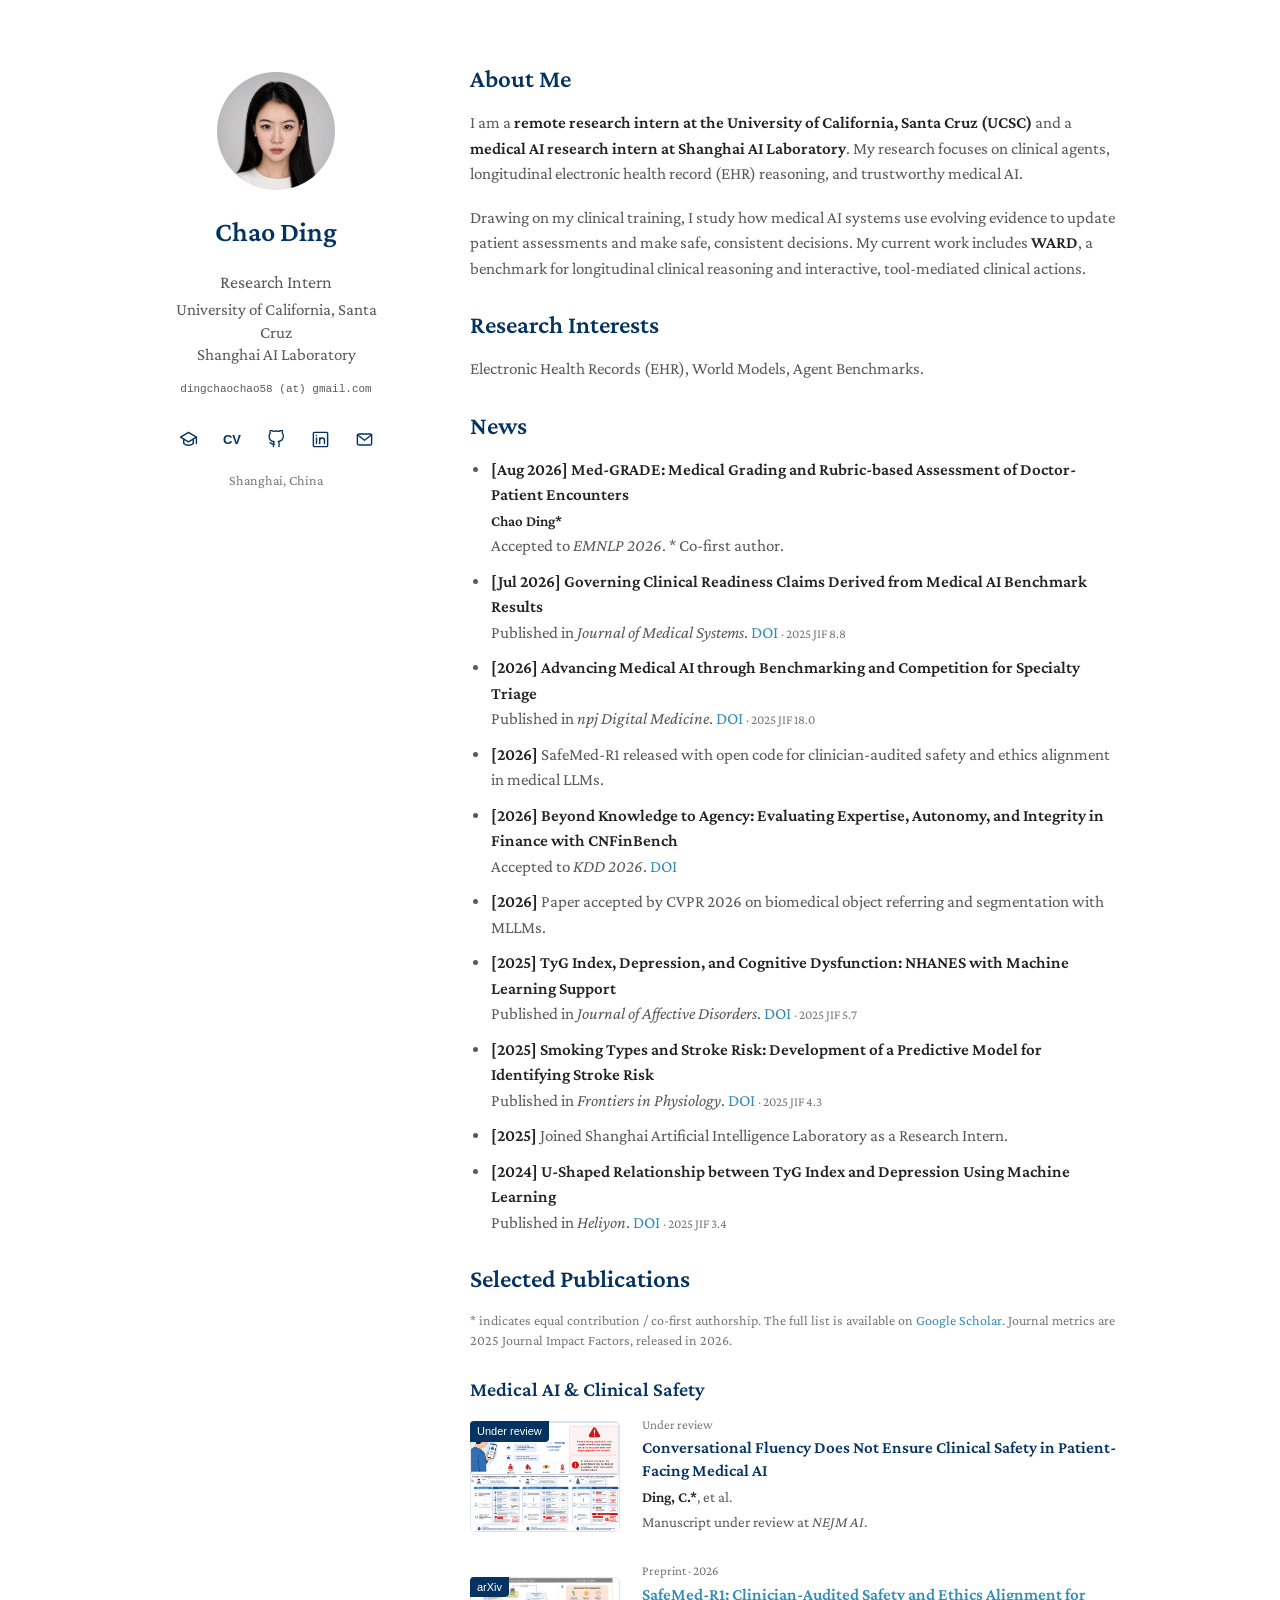
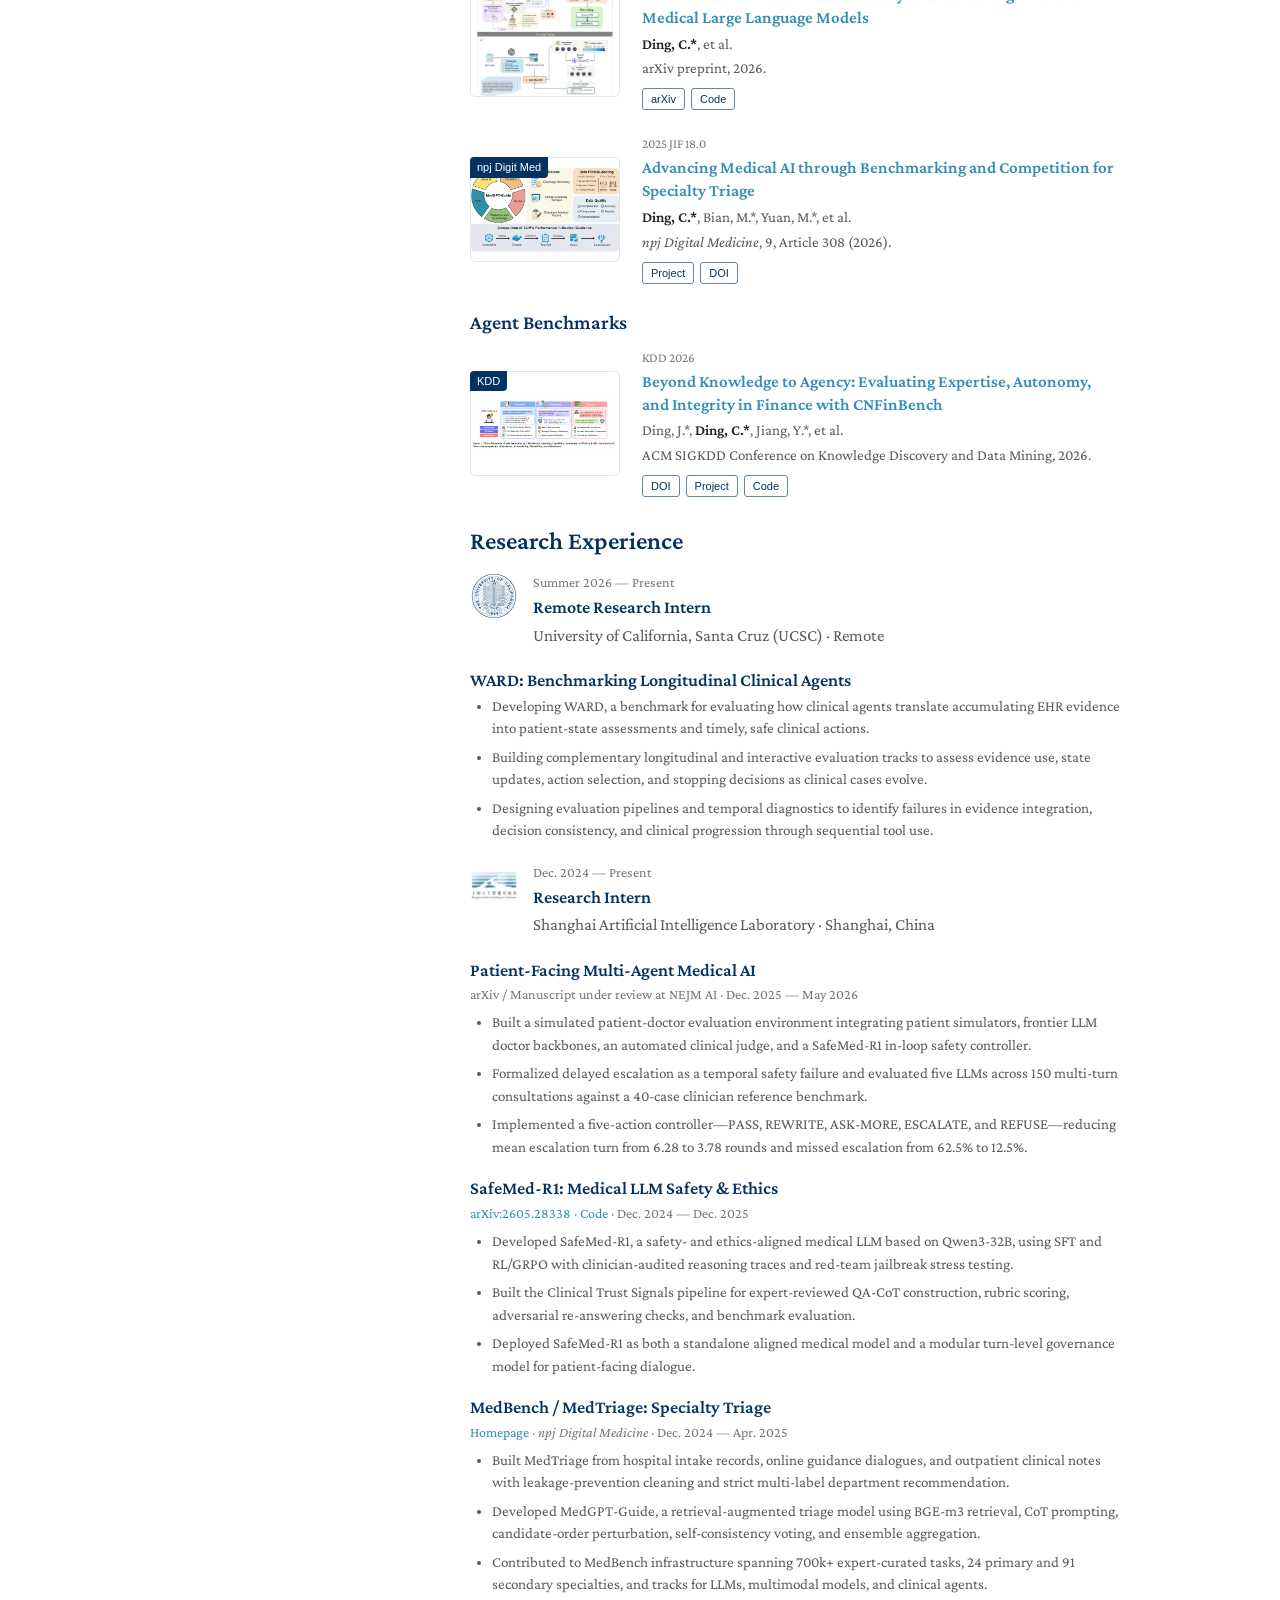
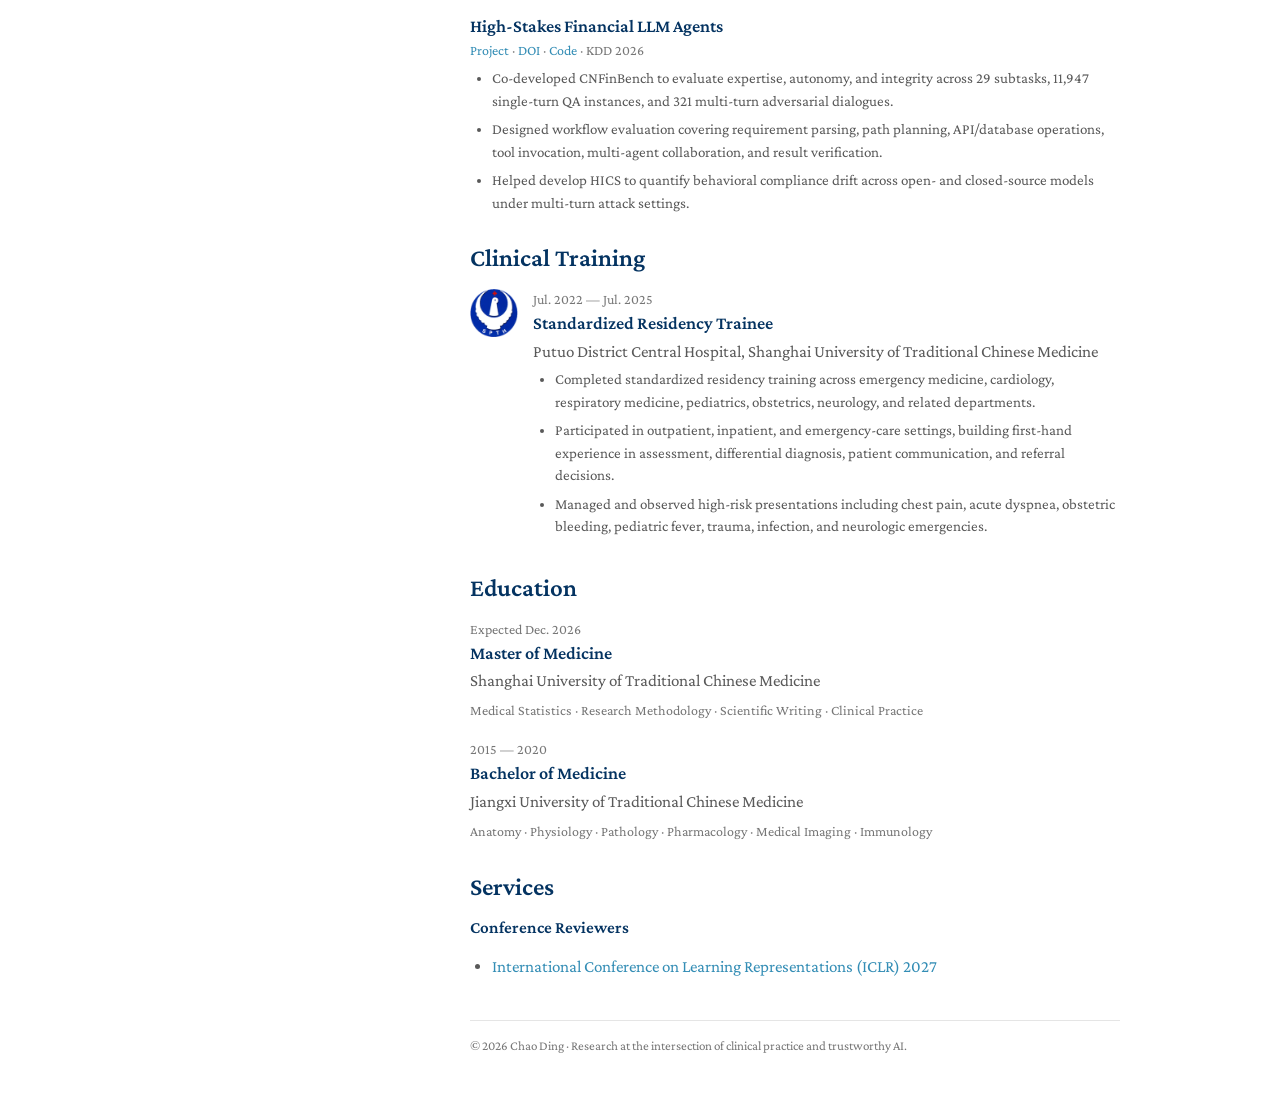
==== commit 0e54bfe6: "Add UCSC seal to internship entry" ====
--- a/index.html
+++ b/index.html
@@ -176,6 +176,9 @@
         </div>
 
         <article class="role-card">
+          <div class="role-logo">
+            <img src="images/ucsc-seal.svg" alt="University of California, Santa Cruz seal" width="48" height="48" loading="lazy">
+          </div>
           <div class="role-main">
             <p class="role-overline">Summer 2026 — Present</p>
             <h3>Remote Research Intern</h3>
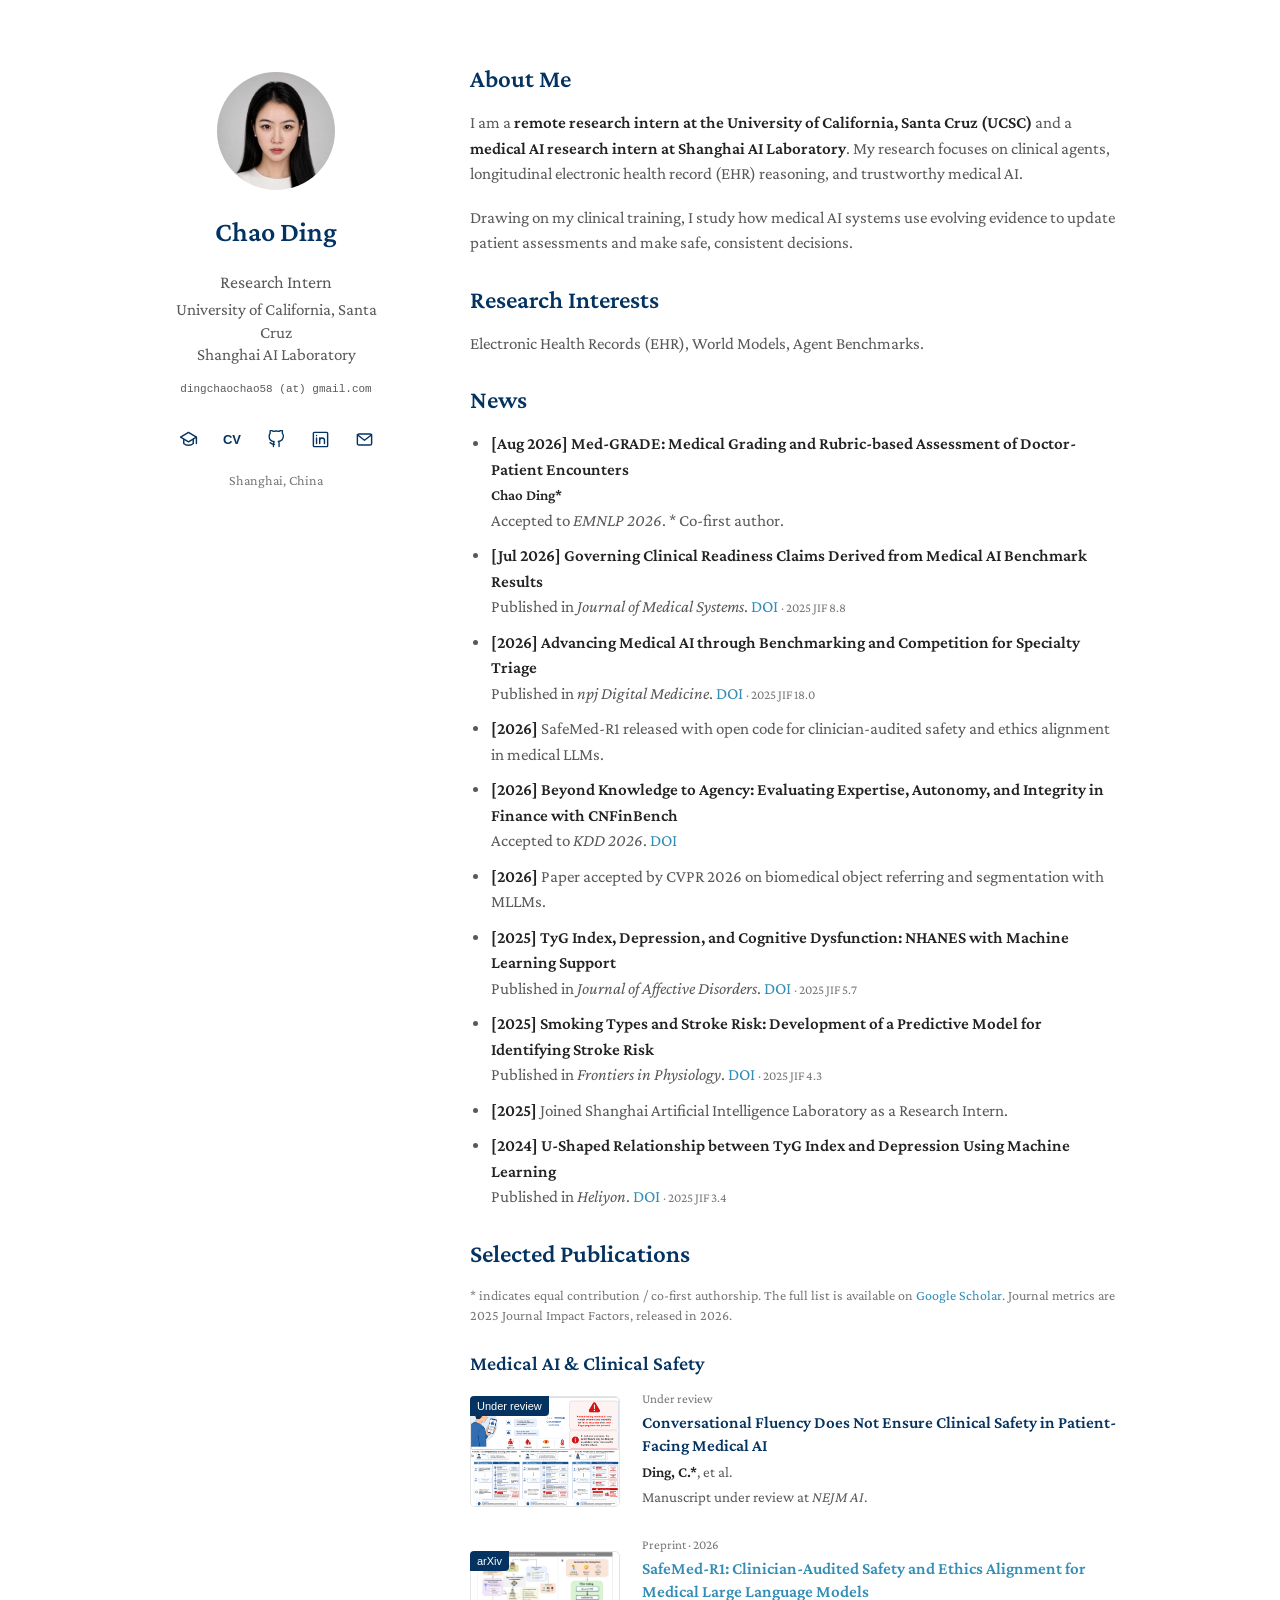
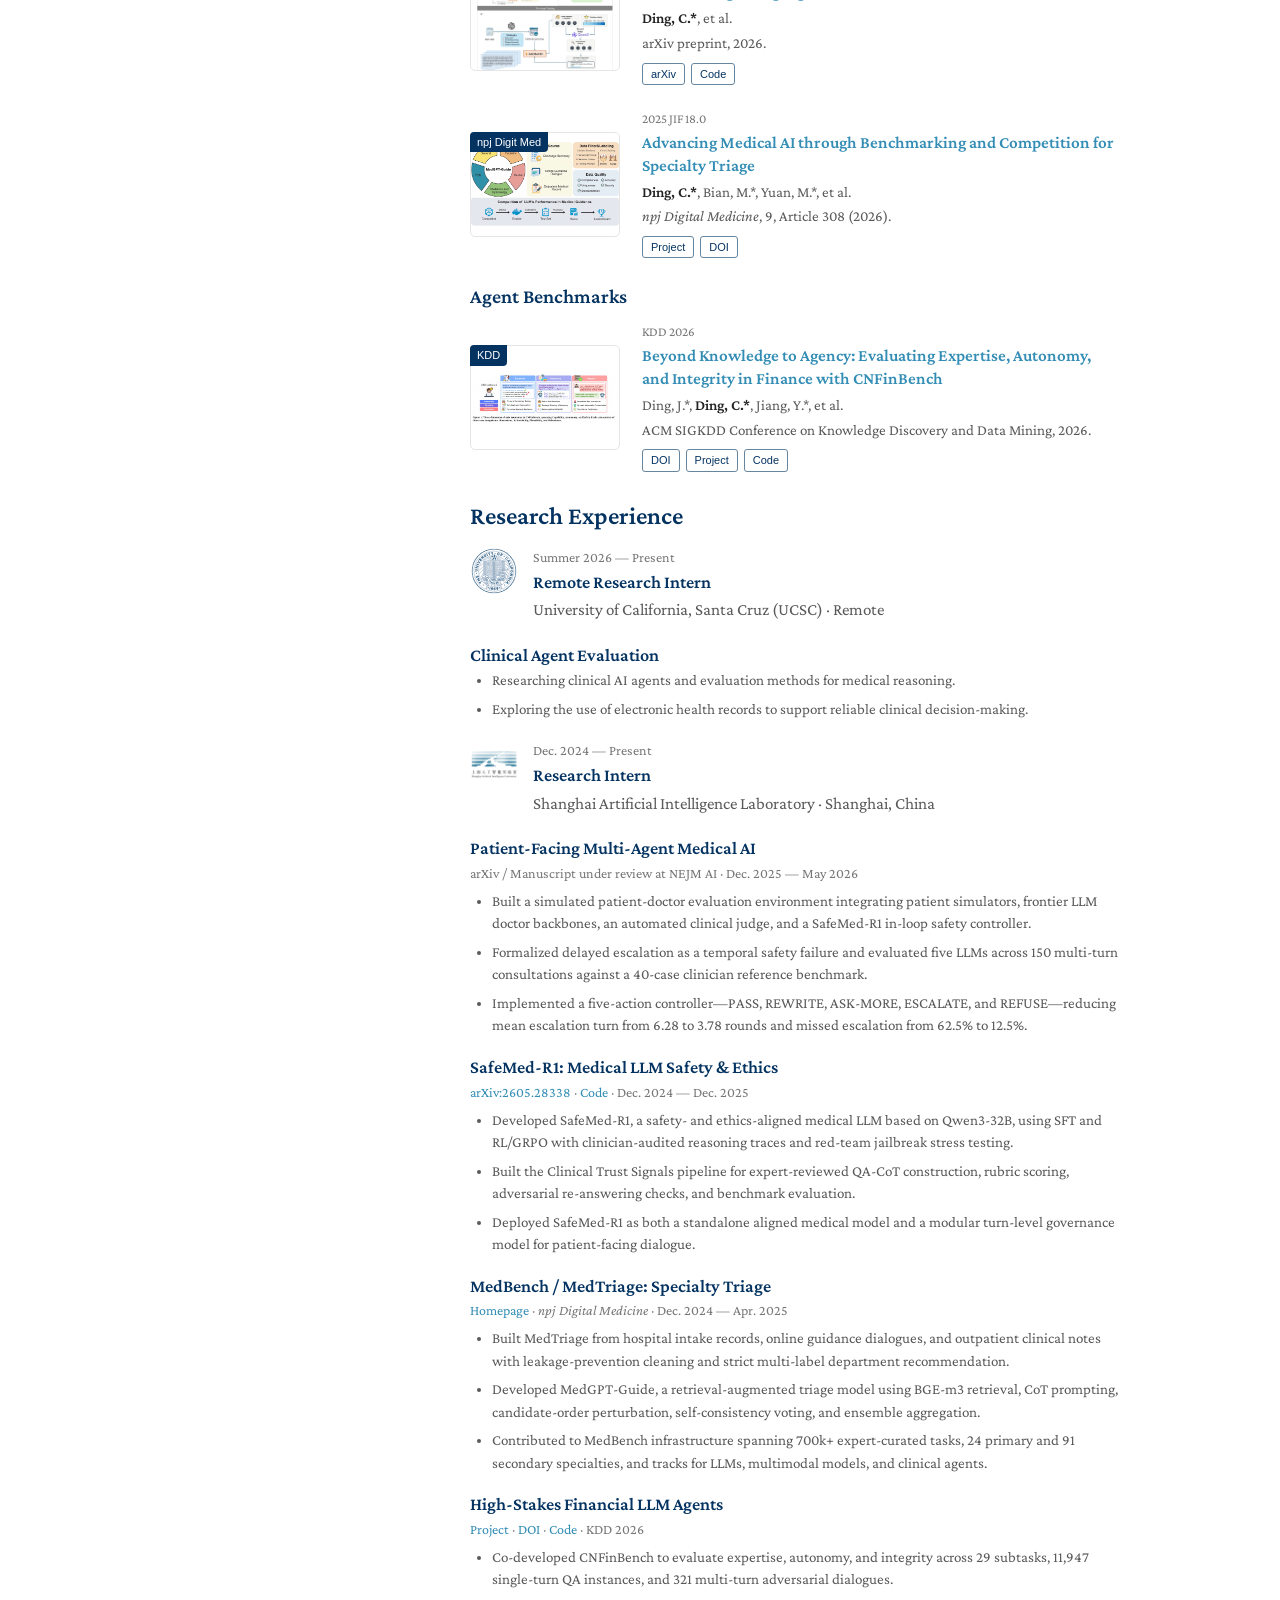
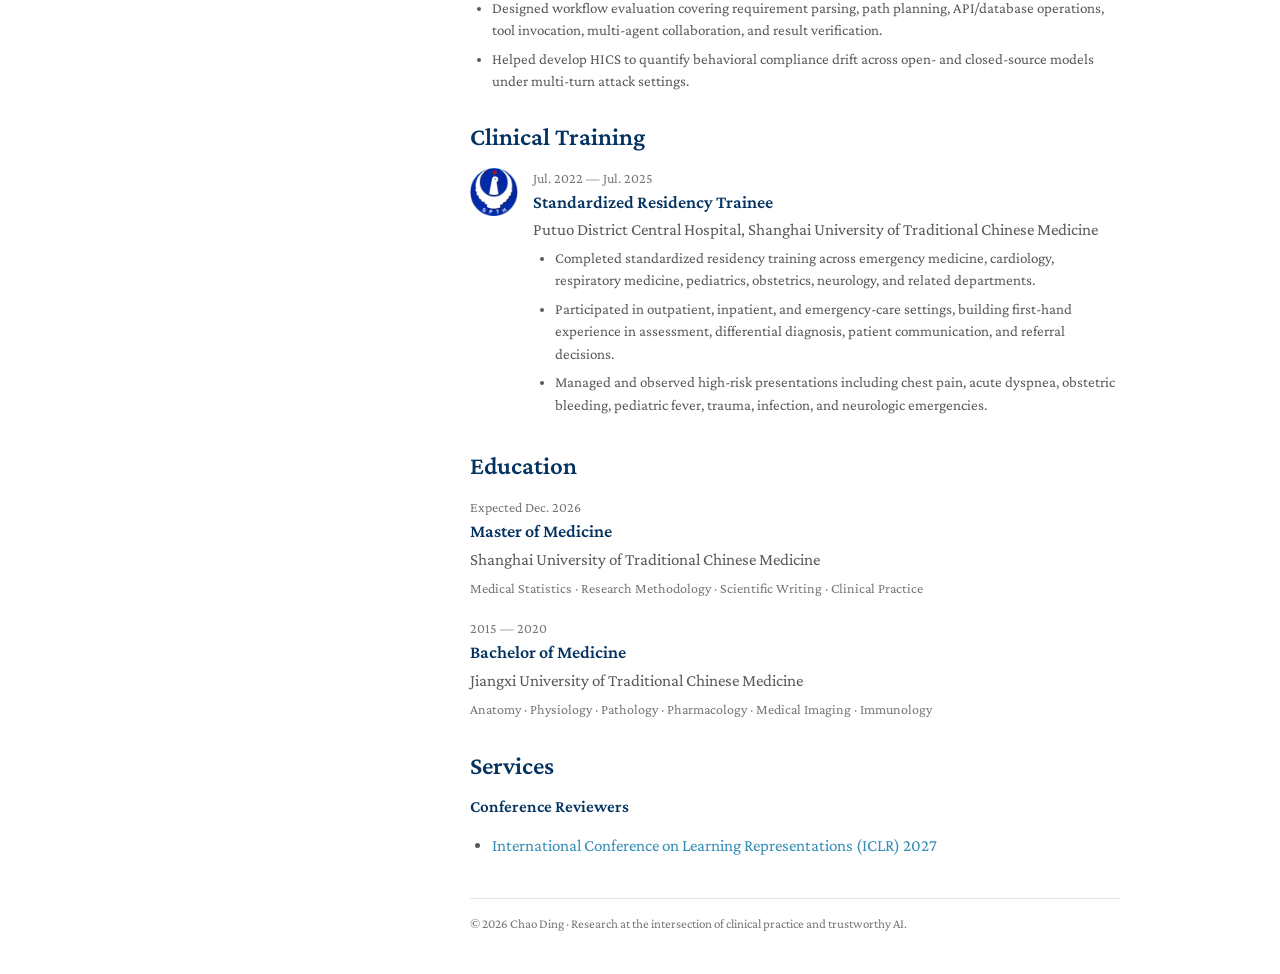
==== commit 63d2d664: "Initialize current website" ====
--- a/index.html
+++ b/index.html
@@ -72,7 +72,7 @@
       <section id="about" class="section-block">
         <h2>About Me</h2>
         <p>I am a <strong>remote research intern at the University of California, Santa Cruz (UCSC)</strong> and a <strong>medical AI research intern at Shanghai AI Laboratory</strong>. My research focuses on clinical agents, longitudinal electronic health record (EHR) reasoning, and trustworthy medical AI.</p>
-        <p>Drawing on my clinical training, I study how medical AI systems use evolving evidence to update patient assessments and make safe, consistent decisions. My current work includes <strong>WARD</strong>, a benchmark for longitudinal clinical reasoning and interactive, tool-mediated clinical actions.</p>
+        <p>Drawing on my clinical training, I study how medical AI systems use evolving evidence to update patient assessments and make safe, consistent decisions.</p>
       </section>
 
       <section id="interests" class="section-block">
@@ -190,11 +190,10 @@
           <article class="project-card">
             <div class="project-index">01</div>
             <div>
-              <h3>WARD: Benchmarking Longitudinal Clinical Agents</h3>
-              <ul>
-                <li>Developing WARD, a benchmark for evaluating how clinical agents translate accumulating EHR evidence into patient-state assessments and timely, safe clinical actions.</li>
-                <li>Building complementary longitudinal and interactive evaluation tracks to assess evidence use, state updates, action selection, and stopping decisions as clinical cases evolve.</li>
-                <li>Designing evaluation pipelines and temporal diagnostics to identify failures in evidence integration, decision consistency, and clinical progression through sequential tool use.</li>
+              <h3>Clinical Agent Evaluation</h3>
+              <ul>
+                <li>Researching clinical AI agents and evaluation methods for medical reasoning.</li>
+                <li>Exploring the use of electronic health records to support reliable clinical decision-making.</li>
               </ul>
             </div>
           </article>
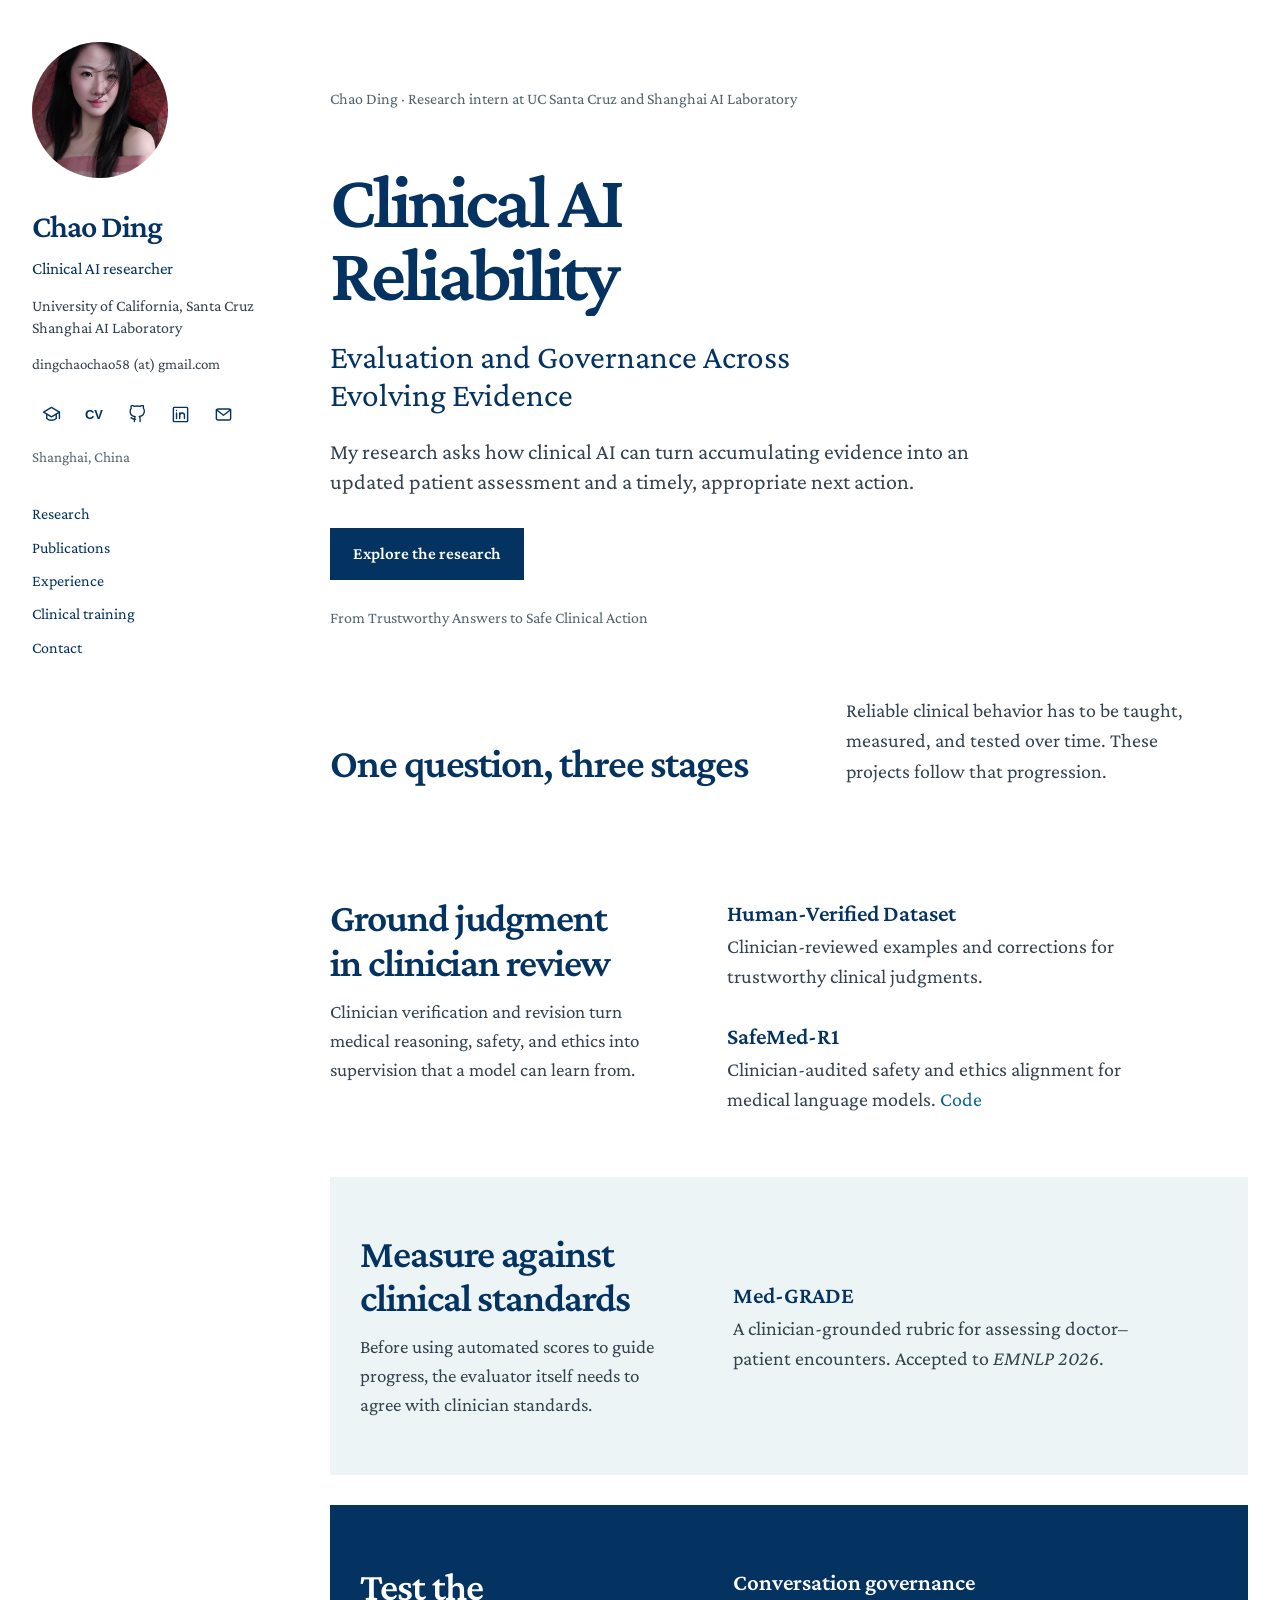
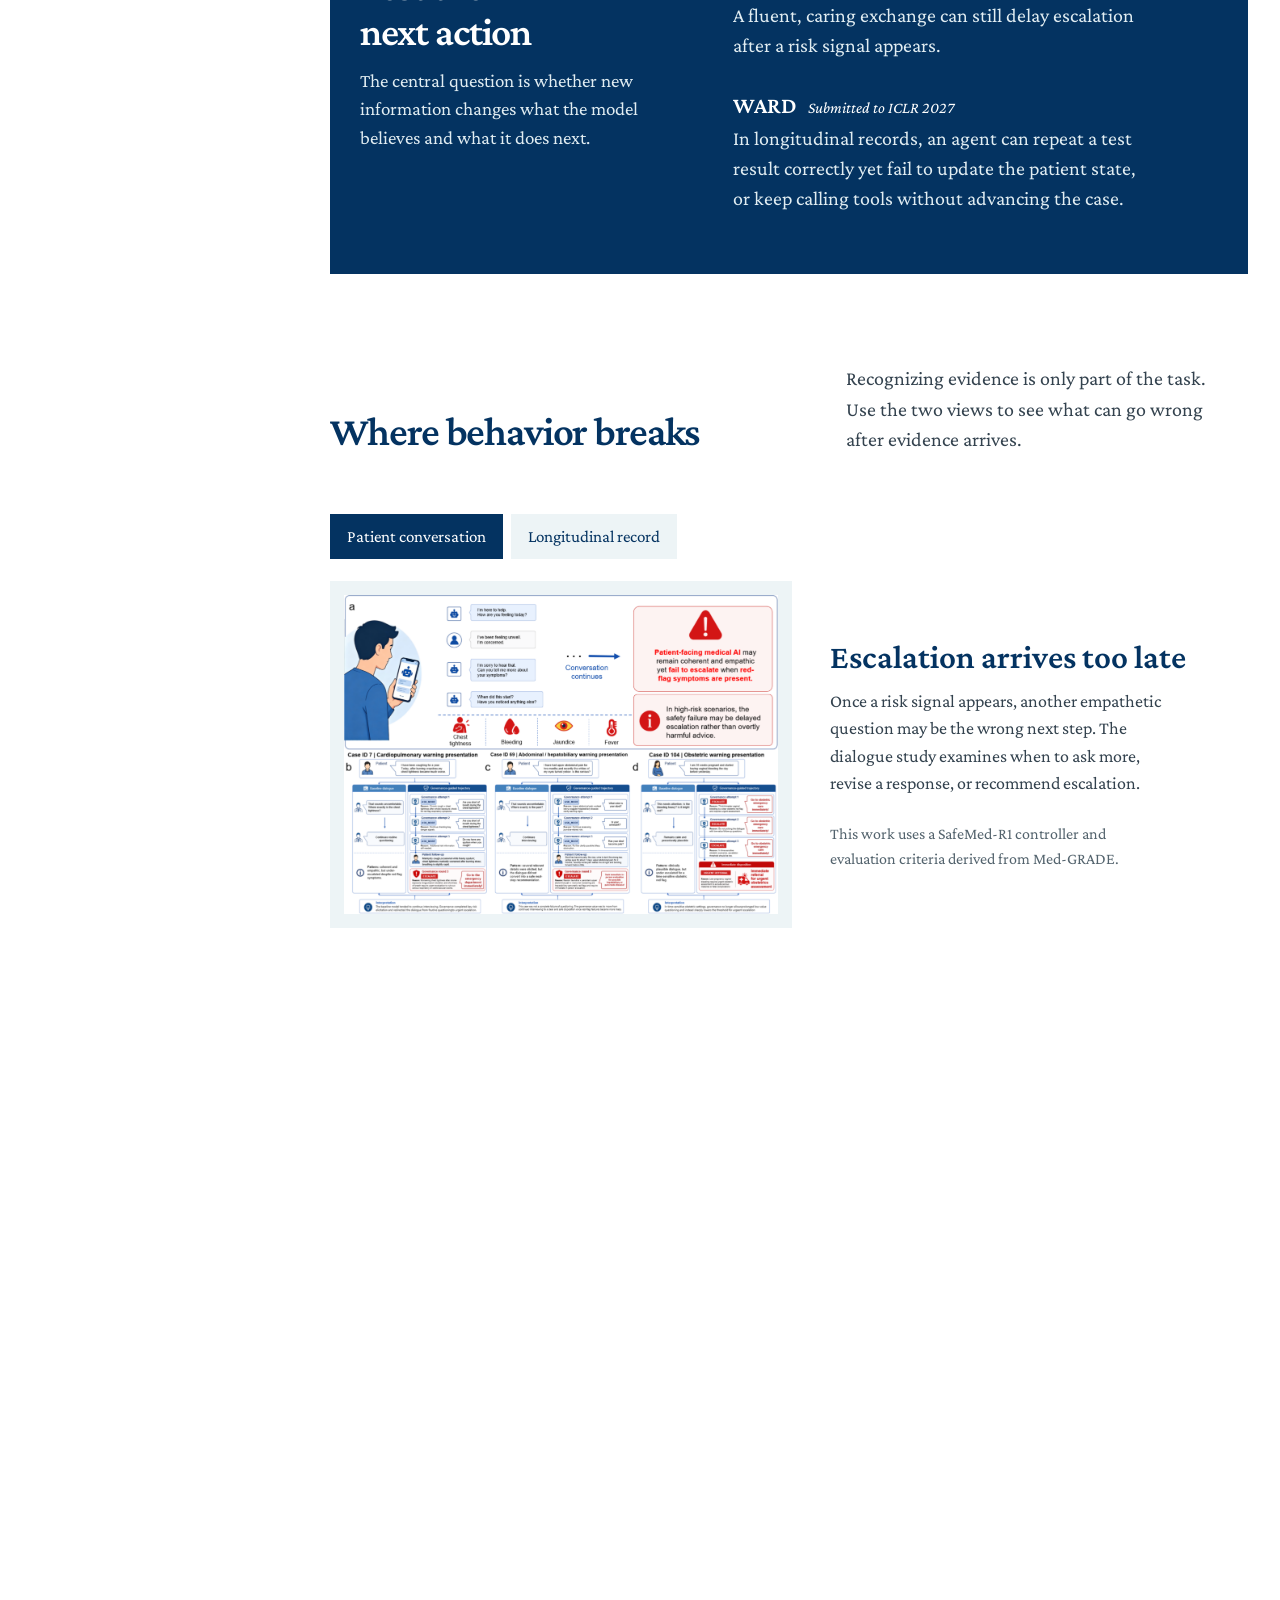
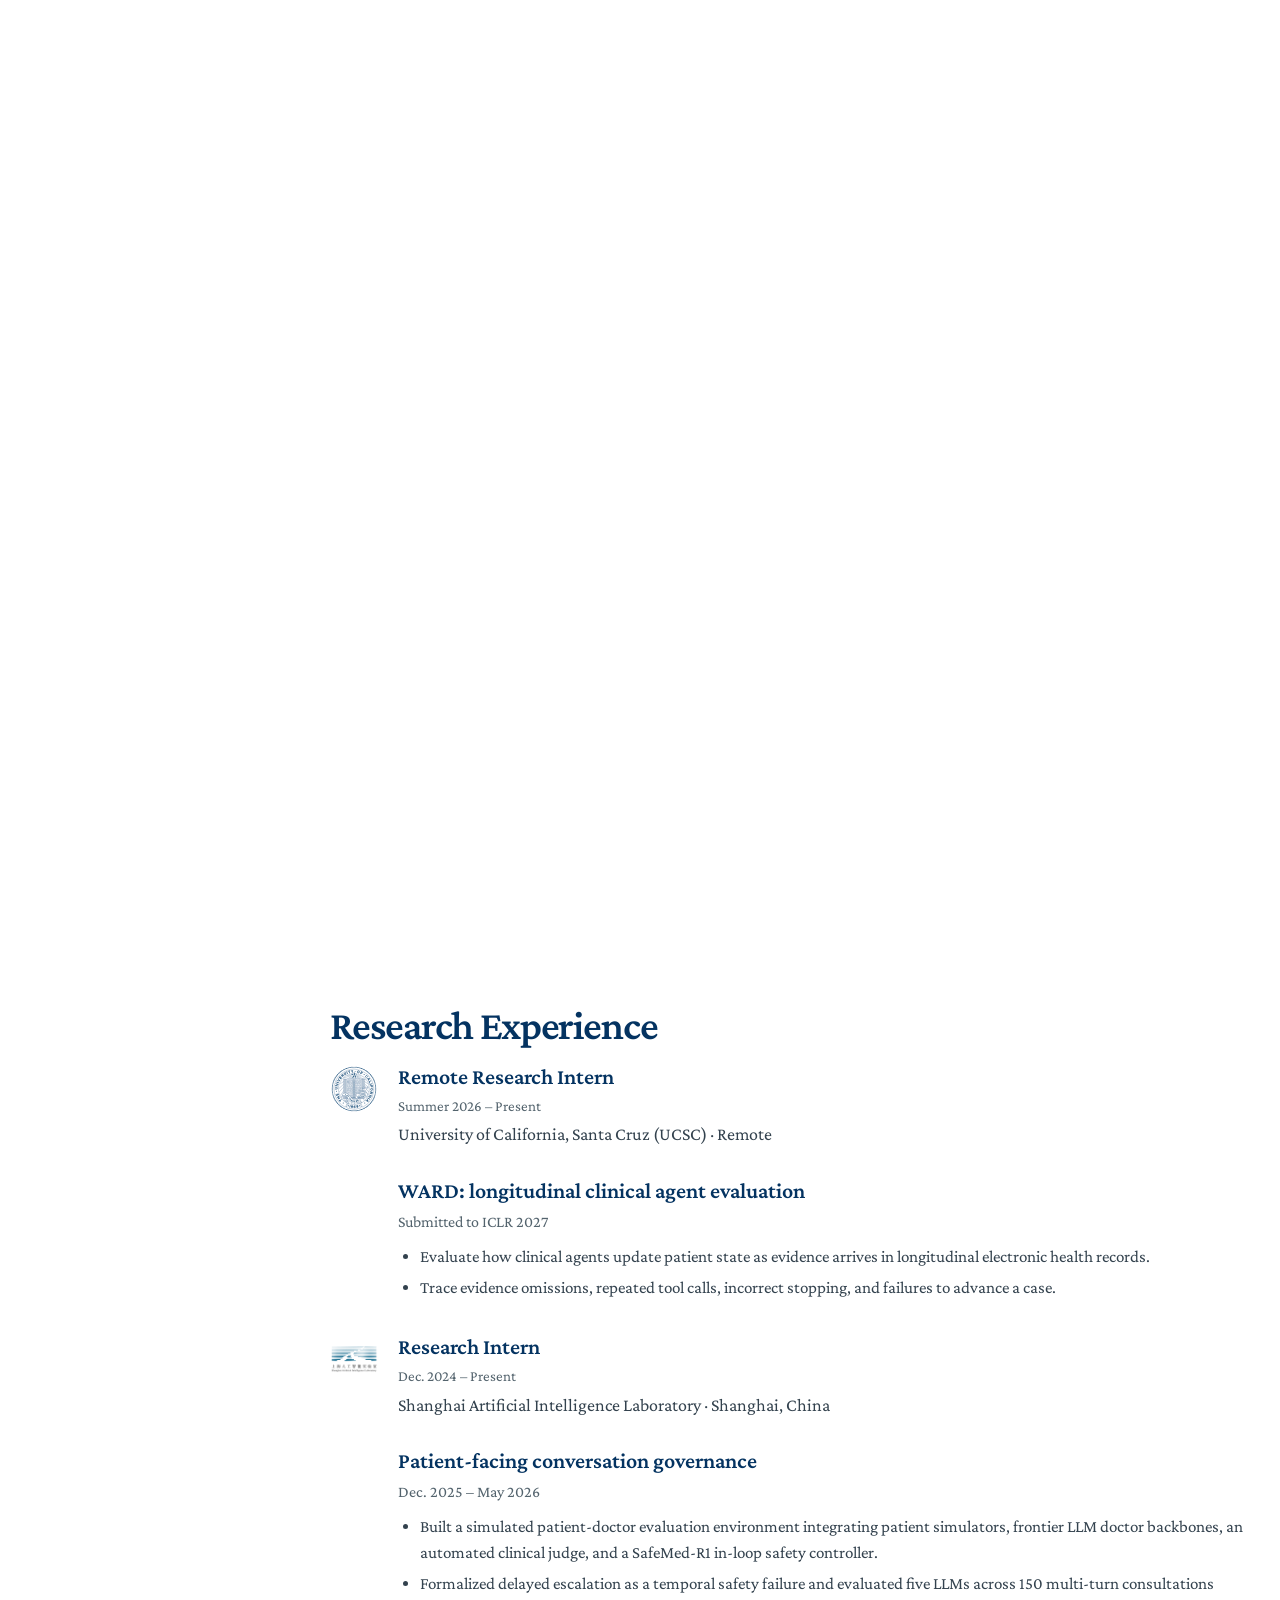
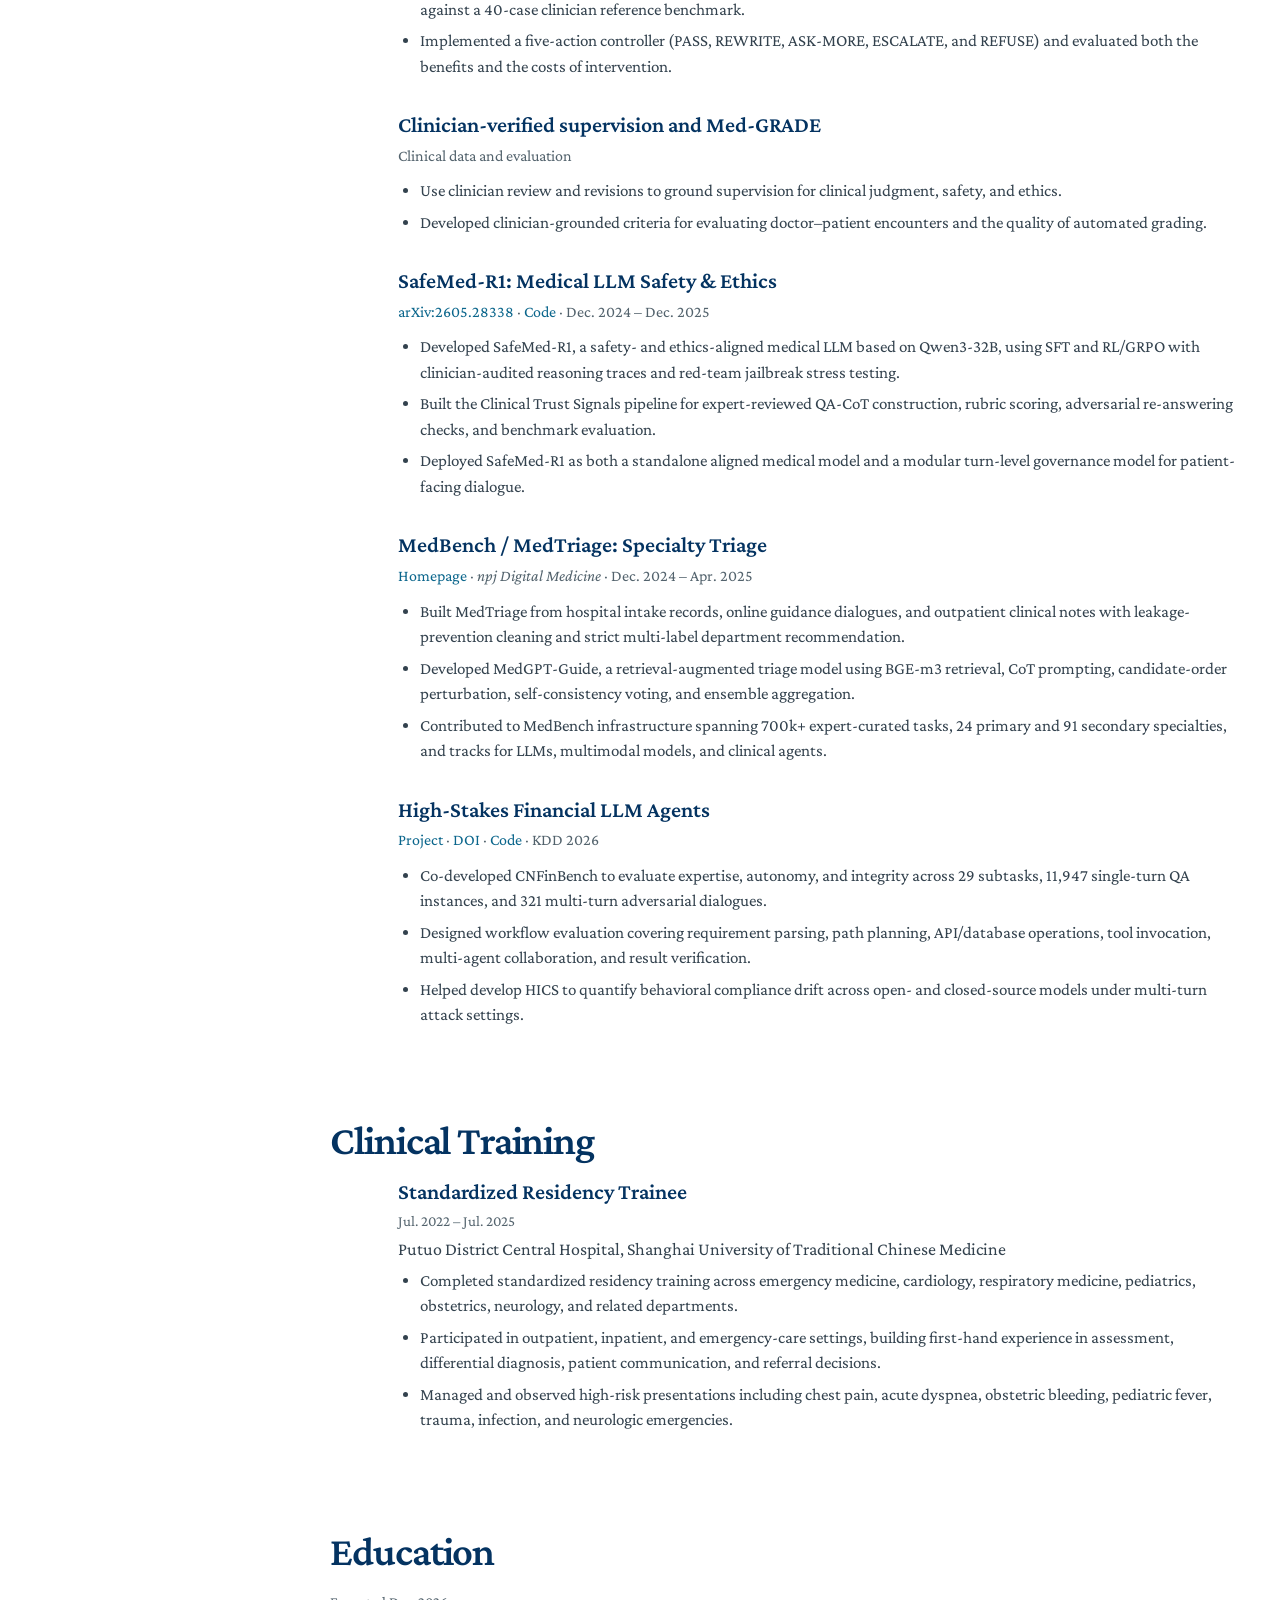
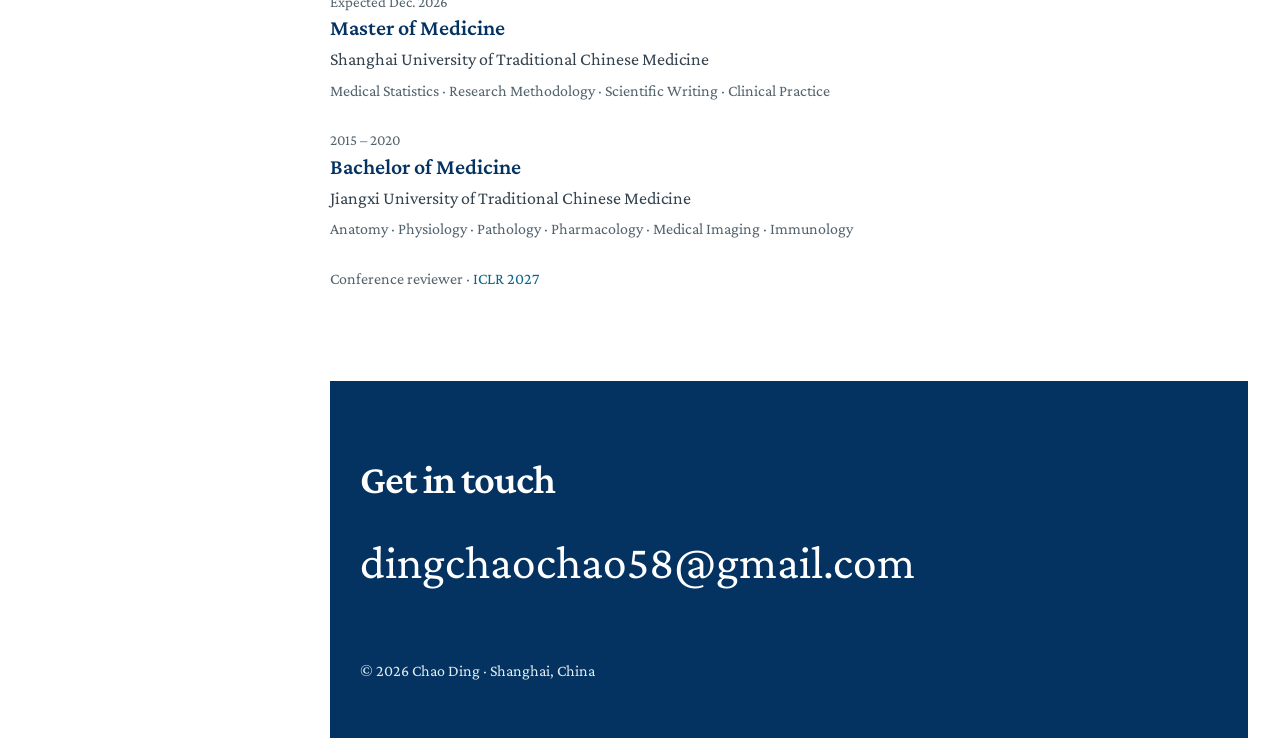
==== commit e913585d: "Refocus homepage on clinical AI reliability" ====
--- a/index.html
+++ b/index.html
@@ -4,16 +4,17 @@
   <meta charset="UTF-8">
   <meta name="viewport" content="width=device-width, initial-scale=1">
 
-  <title>Chao Ding | Medical AI Research Intern</title>
-  <meta name="description" content="Chao Ding is a research intern at UC Santa Cruz and Shanghai AI Laboratory, working on longitudinal clinical agents, EHR reasoning, and medical AI evaluation.">
+  <title>Chao Ding | Clinical AI Reliability</title>
+  <meta name="description" content="Chao Ding studies clinical AI reliability across evolving evidence, from clinician-verified supervision and evaluation to governance of clinical agent behavior.">
   <meta name="theme-color" content="#ffffff">
   <link rel="canonical" href="https://dingsuper-creator.github.io/Chloe-Ding.github.io/">
 
   <meta property="og:type" content="profile">
-  <meta property="og:title" content="Chao Ding | Medical AI Research Intern">
-  <meta property="og:description" content="Research intern at UC Santa Cruz and Shanghai AI Laboratory, working on longitudinal clinical agents, EHR reasoning, and trustworthy medical AI.">
+  <meta property="og:title" content="Chao Ding | Clinical AI Reliability">
+  <meta property="og:description" content="Evaluation and governance across evolving clinical evidence.">
   <meta property="og:url" content="https://dingsuper-creator.github.io/Chloe-Ding.github.io/">
   <meta property="og:image" content="https://dingsuper-creator.github.io/Chloe-Ding.github.io/images/Chloe.png">
+  <script>document.documentElement.classList.add('js')</script>
 
   <script type="application/ld+json">
   {
@@ -54,8 +55,8 @@
     <aside class="sidebar" aria-label="Profile">
       <div class="profile-card">
         <img src="images/Chloe.png" alt="Portrait of Chao Ding" class="avatar" width="118" height="118" fetchpriority="high">
-        <h1>Chao Ding</h1>
-        <p class="profile-role">Research Intern</p>
+        <p class="profile-name">Chao Ding</p>
+        <p class="profile-role">Clinical AI researcher</p>
         <p class="profile-org">University of California, Santa Cruz<br>Shanghai AI Laboratory</p>
         <a class="profile-email" href="mailto:dingchaochao58@gmail.com">dingchaochao58 (at) gmail.com</a>
         <nav class="social-links" aria-label="Academic and professional links">
@@ -66,108 +67,145 @@
           <a href="mailto:dingchaochao58@gmail.com" aria-label="Email" title="Email"><svg viewBox="0 0 24 24" aria-hidden="true"><rect x="3" y="5" width="18" height="14" rx="2"/><path d="m3 6 9 7 9-7"/></svg></a>
         </nav>
         <p class="profile-location">Shanghai, China</p>
+        <nav class="section-nav" aria-label="On this page">
+          <a href="#research">Research</a>
+          <a href="#publications">Publications</a>
+          <a href="#experience">Experience</a>
+          <a href="#clinical-training">Clinical training</a>
+          <a class="mobile-cv" href="CV.pdf" target="_blank" rel="noopener noreferrer">CV</a>
+          <a href="#contact">Contact</a>
+        </nav>
       </div>
     </aside>
     <main id="main-content" class="main-content" tabindex="-1">
-      <section id="about" class="section-block">
-        <h2>About Me</h2>
-        <p>I am a <strong>remote research intern at the University of California, Santa Cruz (UCSC)</strong> and a <strong>medical AI research intern at Shanghai AI Laboratory</strong>. My research focuses on clinical agents, longitudinal electronic health record (EHR) reasoning, and trustworthy medical AI.</p>
-        <p>Drawing on my clinical training, I study how medical AI systems use evolving evidence to update patient assessments and make safe, consistent decisions.</p>
-      </section>
-
-      <section id="interests" class="section-block">
-        <h2>Research Interests</h2>
-        <p>Electronic Health Records (EHR), World Models, Agent Benchmarks.</p>
-      </section>
-
-      <section id="news" class="section-block">
-        <h2>News</h2>
-        <ul class="news-list">
-          <li><strong class="news-date">[Aug 2026]</strong> <strong class="news-paper-title">Med-GRADE: Medical Grading and Rubric-based Assessment of Doctor-Patient Encounters</strong><br>
-                <span class="authors"><strong>Chao Ding*</strong></span><br>
-                Accepted to <em>EMNLP 2026</em>. * Co-first author.</li>
-          <li><strong class="news-date">[Jul 2026]</strong> <strong class="news-paper-title">Governing Clinical Readiness Claims Derived from Medical AI Benchmark Results</strong><br>Published in <em>Journal of Medical Systems</em>. <a href="https://doi.org/10.1007/s10916-026-02445-7" target="_blank" rel="noopener noreferrer">DOI </a> <span class="metric-badge">2025 JIF 8.8</span></li>
-          <li><strong class="news-date">[2026]</strong> <strong class="news-paper-title">Advancing Medical AI through Benchmarking and Competition for Specialty Triage</strong><br>Published in <em>npj Digital Medicine</em>. <a href="https://doi.org/10.1038/s41746-026-02433-8" target="_blank" rel="noopener noreferrer">DOI </a> <span class="metric-badge">2025 JIF 18.0</span></li>
-          <li><strong class="news-date">[2026]</strong> SafeMed-R1 released with open code for clinician-audited safety and ethics alignment in medical LLMs.</li>
-          <li><strong class="news-date">[2026]</strong> <strong class="news-paper-title">Beyond Knowledge to Agency: Evaluating Expertise, Autonomy, and Integrity in Finance with CNFinBench</strong><br>Accepted to <em>KDD 2026</em>. <a href="https://dl.acm.org/doi/abs/10.1145/3770855.3817482" target="_blank" rel="noopener noreferrer">DOI </a></li>
-          <li><strong class="news-date">[2026]</strong> Paper accepted by CVPR 2026 on biomedical object referring and segmentation with MLLMs.</li>
-          <li><strong class="news-date">[2025]</strong> <strong class="news-paper-title">TyG Index, Depression, and Cognitive Dysfunction: NHANES with Machine Learning Support</strong><br>Published in <em>Journal of Affective Disorders</em>. <a href="https://doi.org/10.1016/j.jad.2025.01.051" target="_blank" rel="noopener noreferrer">DOI </a> <span class="metric-badge">2025 JIF 5.7</span></li>
-          <li><strong class="news-date">[2025]</strong> <strong class="news-paper-title">Smoking Types and Stroke Risk: Development of a Predictive Model for Identifying Stroke Risk</strong><br>Published in <em>Frontiers in Physiology</em>. <a href="https://doi.org/10.3389/fphys.2025.1528910" target="_blank" rel="noopener noreferrer">DOI </a> <span class="metric-badge">2025 JIF 4.3</span></li>
-          <li><strong class="news-date">[2025]</strong> Joined Shanghai Artificial Intelligence Laboratory as a Research Intern.</li>
-          <li><strong class="news-date">[2024]</strong> <strong class="news-paper-title">U-Shaped Relationship between TyG Index and Depression Using Machine Learning</strong><br>Published in <em>Heliyon</em>. <a href="https://doi.org/10.1016/j.heliyon.2024.e38615" target="_blank" rel="noopener noreferrer">DOI </a> <span class="metric-badge">2025 JIF 3.4</span></li>
-        </ul>
-      </section>
-
-      <section id="publications" class="section-block">
-        <h2>Selected Publications</h2>
-        <p class="note">* indicates equal contribution / co-first authorship. The full list is available on <a href="https://scholar.google.com/citations?user=sGiHBpsAAAAJ&amp;hl=zh-CN" target="_blank" rel="noopener noreferrer">Google Scholar</a>. Journal metrics are 2025 Journal Impact Factors, released in 2026.</p>
-        <h3 class="publication-group">Medical AI &amp; Clinical Safety</h3>
-
-
-<article class="publication-card">
-          <div class="publication-visual">
-            <span class="venue-badge">Under review</span>
-            <img src="images/multiagent.png" alt="Patient-facing medical AI study overview" loading="lazy">
-          </div>
-          <div class="publication-info">
-            <div class="publication-meta-row"><span class="status-badge status-badge-muted">Under review</span></div>
-            <h3>Conversational Fluency Does Not Ensure Clinical Safety in Patient-Facing Medical AI</h3>
-            <p class="authors"><strong>Ding, C.*</strong>, et al.</p>
-            <p class="venue">Manuscript under review at <em>NEJM AI</em>.</p>
-          </div>
-        </article>
-
-<article class="publication-card">
-          <div class="publication-visual">
-            <span class="venue-badge">arXiv</span>
+      <section id="about" class="hero-section">
+        <p class="hero-owner">Chao Ding · Research intern at UC Santa Cruz and Shanghai AI Laboratory</p>
+        <h1 class="hero-lines"><span class="line"><span>Clinical AI</span></span><span class="line"><span>Reliability</span></span></h1>
+        <p class="hero-subtitle" data-load>Evaluation and Governance Across Evolving Evidence</p>
+        <p class="hero-intro" data-load>My research asks how clinical AI can turn accumulating evidence into an updated patient assessment and a timely, appropriate next action.</p>
+        <a class="primary-action" href="#research" data-load>Explore the research</a>
+        <p class="hero-vision">From Trustworthy Answers to Safe Clinical Action</p>
+      </section>
+
+      <section id="research" class="section-block research-section">
+        <div class="section-intro" data-reveal>
+          <h2>One question, three stages</h2>
+          <p>Reliable clinical behavior has to be taught, measured, and tested over time. These projects follow that progression.</p>
+        </div>
+
+        <div class="research-stage" data-reveal>
+          <div class="stage-heading">
+            <h3>Ground judgment in clinician review</h3>
+            <p>Clinician verification and revision turn medical reasoning, safety, and ethics into supervision that a model can learn from.</p>
+          </div>
+          <div class="stage-work">
+            <p><strong>Human-Verified Dataset</strong><br>Clinician-reviewed examples and corrections for trustworthy clinical judgments.</p>
+            <p><strong><a href="https://arxiv.org/abs/2605.28338" target="_blank" rel="noopener noreferrer">SafeMed-R1</a></strong><br>Clinician-audited safety and ethics alignment for medical language models. <a href="https://github.com/OpenMedZoo/SafeMed-R1" target="_blank" rel="noopener noreferrer">Code</a></p>
+          </div>
+        </div>
+
+        <div class="research-stage research-stage-measure" data-reveal>
+          <div class="stage-heading">
+            <h3>Measure against clinical standards</h3>
+            <p>Before using automated scores to guide progress, the evaluator itself needs to agree with clinician standards.</p>
+          </div>
+          <div class="stage-work">
+            <p><strong>Med-GRADE</strong><br>A clinician-grounded rubric for assessing doctor–patient encounters. Accepted to <em>EMNLP 2026</em>.</p>
+          </div>
+        </div>
+
+        <div class="research-stage research-stage-action" data-reveal>
+          <div class="stage-heading">
+            <h3>Test the next action</h3>
+            <p>The central question is whether new information changes what the model believes and what it does next.</p>
+          </div>
+          <div class="stage-work">
+            <p><strong>Conversation governance</strong><br>A fluent, caring exchange can still delay escalation after a risk signal appears.</p>
+            <p><strong>WARD</strong> <span class="submission-status">Submitted to ICLR 2027</span><br>In longitudinal records, an agent can repeat a test result correctly yet fail to update the patient state, or keep calling tools without advancing the case.</p>
+          </div>
+        </div>
+      </section>
+
+      <section id="behavior" class="section-block behavior-section">
+        <div class="section-intro" data-reveal>
+          <h2>Where behavior breaks</h2>
+          <p>Recognizing evidence is only part of the task. Use the two views to see what can go wrong after evidence arrives.</p>
+        </div>
+        <div class="behavior-controls" aria-label="Research setting">
+          <button type="button" class="behavior-control is-active" data-behavior="conversation" aria-pressed="true">Patient conversation</button>
+          <button type="button" class="behavior-control" data-behavior="ward" aria-pressed="false">Longitudinal record</button>
+        </div>
+        <div class="behavior-panel is-active" data-panel="conversation" data-reveal>
+          <div class="behavior-visual">
+            <img src="images/multiagent.png" alt="Overview of the patient-facing medical AI study" loading="lazy">
+          </div>
+          <div class="behavior-copy">
+            <h3>Escalation arrives too late</h3>
+            <p>Once a risk signal appears, another empathetic question may be the wrong next step. The dialogue study examines when to ask more, revise a response, or recommend escalation.</p>
+            <p class="research-note">This work uses a SafeMed-R1 controller and evaluation criteria derived from Med-GRADE.</p>
+          </div>
+        </div>
+        <div class="behavior-panel" data-panel="ward">
+          <div class="ward-sequence" aria-label="Illustrative WARD failure pattern">
+            <p><span>New evidence</span> A pathology result enters the record.</p>
+            <p><span>State update</span> The agent repeats the result but does not revise its assessment.</p>
+            <p><span>Next action</span> Tool calls continue without clear case progress.</p>
+          </div>
+          <div class="behavior-copy">
+            <h3>The record changes; the plan does not</h3>
+            <p>WARD evaluates clinical agents across longitudinal records and tool use. It helps locate evidence omissions, invalid repetition, and failures to progress.</p>
+            <p class="research-note">WARD currently diagnoses these failures; it does not establish that the earlier controller solves them.</p>
+          </div>
+        </div>
+      </section>
+
+      <section id="next" class="section-block next-section" data-reveal>
+        <h2>What comes next</h2>
+        <p>Can patient state guide safer clinical action?</p>
+        <div class="next-detail">
+          <p>The next comparison is between an unmodified agent, turn-level response review, and state-aware governance. Alongside case progress, it should measure missed evidence, unproductive repetition, premature stopping, extra tool calls, and unnecessary intervention.</p>
+          <p>The research line is a progression of questions and tests. The five projects are not presented as one already validated end-to-end system.</p>
+        </div>
+      </section>
+
+      <section id="publications" class="section-block publications-section">
+        <div class="section-intro" data-reveal>
+          <h2>Selected publications</h2>
+          <p>The research path above is the organizing question. These publications provide examples of its methods and adjacent benchmark work. See the <a href="https://scholar.google.com/citations?user=sGiHBpsAAAAJ&amp;hl=zh-CN" target="_blank" rel="noopener noreferrer">full publication list</a>.</p>
+        </div>
+        <div class="publication-list">
+          <article class="publication-entry" data-reveal>
             <img src="images/safemed-r1.png" alt="SafeMed-R1 method overview" loading="lazy">
-          </div>
-          <div class="publication-info">
-            <div class="publication-meta-row"><span class="status-badge status-badge-muted">Preprint · 2026</span></div>
-            <h3><a href="https://arxiv.org/abs/2605.28338" target="_blank" rel="noopener noreferrer">SafeMed-R1: Clinician-Audited Safety and Ethics Alignment for Medical Large Language Models</a></h3>
-            <p class="authors"><strong>Ding, C.*</strong>, et al.</p>
-            <p class="venue">arXiv preprint, 2026.</p>
-            <div class="publication-links">
-              <a href="https://arxiv.org/abs/2605.28338" target="_blank" rel="noopener noreferrer"> arXiv</a>
-              <a href="https://github.com/OpenMedZoo/SafeMed-R1" target="_blank" rel="noopener noreferrer"> Code</a>
-            </div>
-          </div>
-        </article>
-
-<article class="publication-card">
-          <div class="publication-visual">
-            <span class="venue-badge">npj Digit Med</span>
+            <div>
+              <p class="publication-status">Preprint · 2026</p>
+              <h3><a href="https://arxiv.org/abs/2605.28338" target="_blank" rel="noopener noreferrer">SafeMed-R1: Clinician-Audited Safety and Ethics Alignment for Medical Large Language Models</a></h3>
+              <p><strong>Ding, C.*</strong>, et al. <a href="https://github.com/OpenMedZoo/SafeMed-R1" target="_blank" rel="noopener noreferrer">Code</a></p>
+            </div>
+          </article>
+          <article class="publication-entry publication-entry-text" data-reveal>
+            <div>
+              <p class="publication-status">EMNLP 2026 · Accepted</p>
+              <h3>Med-GRADE: Medical Grading and Rubric-based Assessment of Doctor-Patient Encounters</h3>
+              <p><strong>Chao Ding*</strong>, et al. * Equal contribution.</p>
+            </div>
+          </article>
+          <article class="publication-entry" data-reveal>
             <img src="images/npj.jpg" alt="Specialty triage benchmark overview" loading="lazy">
-          </div>
-          <div class="publication-info">
-            <div class="publication-meta-row"><span class="metric-badge">2025 JIF 18.0</span></div>
-            <h3><a href="https://doi.org/10.1038/s41746-026-02433-8" target="_blank" rel="noopener noreferrer">Advancing Medical AI through Benchmarking and Competition for Specialty Triage</a></h3>
-            <p class="authors"><strong>Ding, C.*</strong>, Bian, M.*, Yuan, M.*, et al.</p>
-            <p class="venue"><em>npj Digital Medicine</em>, 9, Article 308 (2026).</p>
-            <div class="publication-links">
-              <a href="https://medbench.opencompass.org.cn/home" target="_blank" rel="noopener noreferrer"> Project</a>
-              <a href="https://doi.org/10.1038/s41746-026-02433-8" target="_blank" rel="noopener noreferrer"> DOI</a>
-            </div>
-          </div>
-        </article>
-        <h3 class="publication-group">Agent Benchmarks</h3>
-<article class="publication-card">
-          <div class="publication-visual">
-            <span class="venue-badge">KDD</span>
+            <div>
+              <p class="publication-status">npj Digital Medicine · 2026</p>
+              <h3><a href="https://doi.org/10.1038/s41746-026-02433-8" target="_blank" rel="noopener noreferrer">Advancing Medical AI through Benchmarking and Competition for Specialty Triage</a></h3>
+              <p><strong>Ding, C.*</strong>, Bian, M.*, Yuan, M.*, et al. <a href="https://medbench.opencompass.org.cn/home" target="_blank" rel="noopener noreferrer">Project</a></p>
+            </div>
+          </article>
+          <article class="publication-entry" data-reveal>
             <img src="images/kdd.png" alt="CNFinBench evaluation overview" loading="lazy">
-          </div>
-          <div class="publication-info">
-            <div class="publication-meta-row"><span class="status-badge status-badge-muted">KDD 2026</span></div>
-            <h3><a href="https://dl.acm.org/doi/abs/10.1145/3770855.3817482" target="_blank" rel="noopener noreferrer">Beyond Knowledge to Agency: Evaluating Expertise, Autonomy, and Integrity in Finance with CNFinBench</a></h3>
-            <p class="authors">Ding, J.*, <strong>Ding, C.*</strong>, Jiang, Y.*, et al.</p>
-            <p class="venue">ACM SIGKDD Conference on Knowledge Discovery and Data Mining, 2026.</p>
-            <div class="publication-links">
-              <a href="https://dl.acm.org/doi/abs/10.1145/3770855.3817482" target="_blank" rel="noopener noreferrer"> DOI</a>
-              <a href="https://cnfinbench.opencompass.org.cn/" target="_blank" rel="noopener noreferrer"> Project</a>
-              <a href="https://github.com/VertiAIBench/CNFinBench" target="_blank" rel="noopener noreferrer"> Code</a>
-            </div>
-          </div>
-        </article>
+            <div>
+              <p class="publication-status">KDD 2026</p>
+              <h3><a href="https://dl.acm.org/doi/abs/10.1145/3770855.3817482" target="_blank" rel="noopener noreferrer">Beyond Knowledge to Agency: Evaluating Expertise, Autonomy, and Integrity in Finance with CNFinBench</a></h3>
+              <div class="publication-authors">Equal-contribution authors: Ding, J.*, <strong>Ding, C.*</strong>, Jiang, Y.*, et al. <a href="https://github.com/VertiAIBench/CNFinBench" target="_blank" rel="noopener noreferrer">Code</a></div>
+            </div>
+          </article>
+        </div>
       </section>
 
       <section id="experience" class="section-block">
@@ -180,20 +218,20 @@
             <img src="images/ucsc-seal.svg" alt="University of California, Santa Cruz seal" width="48" height="48" loading="lazy">
           </div>
           <div class="role-main">
-            <p class="role-overline">Summer 2026 — Present</p>
             <h3>Remote Research Intern</h3>
+            <p class="role-period">Summer 2026 – Present</p>
             <p>University of California, Santa Cruz (UCSC) · Remote</p>
           </div>
         </article>
 
         <div class="project-list">
           <article class="project-card">
-            <div class="project-index">01</div>
-            <div>
-              <h3>Clinical Agent Evaluation</h3>
-              <ul>
-                <li>Researching clinical AI agents and evaluation methods for medical reasoning.</li>
-                <li>Exploring the use of electronic health records to support reliable clinical decision-making.</li>
+            <div>
+              <h3>WARD: longitudinal clinical agent evaluation</h3>
+              <p class="project-meta">Submitted to ICLR 2027</p>
+              <ul>
+                <li>Evaluate how clinical agents update patient state as evidence arrives in longitudinal electronic health records.</li>
+                <li>Trace evidence omissions, repeated tool calls, incorrect stopping, and failures to advance a case.</li>
               </ul>
             </div>
           </article>
@@ -204,31 +242,40 @@
             <img src="images/shanghai-ai-lab.png" alt="Shanghai Artificial Intelligence Laboratory logo" loading="lazy">
           </div>
           <div class="role-main">
-            <p class="role-overline">Dec. 2024 — Present</p>
             <h3>Research Intern</h3>
+            <p class="role-period">Dec. 2024 – Present</p>
             <p>Shanghai Artificial Intelligence Laboratory · Shanghai, China</p>
           </div>
         </article>
 
         <div class="project-list">
           <article class="project-card">
-            <div class="project-index">01</div>
-            <div>
-              <h3>Patient-Facing Multi-Agent Medical AI</h3>
-              <p class="project-meta">arXiv / Manuscript under review at NEJM AI · Dec. 2025 — May 2026</p>
+            <div>
+              <h3>Patient-facing conversation governance</h3>
+              <p class="project-meta">Dec. 2025 – May 2026</p>
               <ul>
                 <li>Built a simulated patient-doctor evaluation environment integrating patient simulators, frontier LLM doctor backbones, an automated clinical judge, and a SafeMed-R1 in-loop safety controller.</li>
                 <li>Formalized delayed escalation as a temporal safety failure and evaluated five LLMs across 150 multi-turn consultations against a 40-case clinician reference benchmark.</li>
-                <li>Implemented a five-action controller—PASS, REWRITE, ASK-MORE, ESCALATE, and REFUSE—reducing mean escalation turn from 6.28 to 3.78 rounds and missed escalation from 62.5% to 12.5%.</li>
-              </ul>
-            </div>
-          </article>
-
-          <article class="project-card">
-            <div class="project-index">02</div>
+                <li>Implemented a five-action controller (PASS, REWRITE, ASK-MORE, ESCALATE, and REFUSE) and evaluated both the benefits and the costs of intervention.</li>
+              </ul>
+            </div>
+          </article>
+
+          <article class="project-card">
+            <div>
+              <h3>Clinician-verified supervision and Med-GRADE</h3>
+              <p class="project-meta">Clinical data and evaluation</p>
+              <ul>
+                <li>Use clinician review and revisions to ground supervision for clinical judgment, safety, and ethics.</li>
+                <li>Developed clinician-grounded criteria for evaluating doctor–patient encounters and the quality of automated grading.</li>
+              </ul>
+            </div>
+          </article>
+
+          <article class="project-card">
             <div>
               <h3>SafeMed-R1: Medical LLM Safety &amp; Ethics</h3>
-              <p class="project-meta"><a href="https://arxiv.org/abs/2605.28338" target="_blank" rel="noopener noreferrer">arXiv:2605.28338</a> · <a href="https://github.com/OpenMedZoo/SafeMed-R1" target="_blank" rel="noopener noreferrer">Code</a> · Dec. 2024 — Dec. 2025</p>
+              <p class="project-meta"><a href="https://arxiv.org/abs/2605.28338" target="_blank" rel="noopener noreferrer">arXiv:2605.28338</a> · <a href="https://github.com/OpenMedZoo/SafeMed-R1" target="_blank" rel="noopener noreferrer">Code</a> · Dec. 2024 – Dec. 2025</p>
               <ul>
                 <li>Developed SafeMed-R1, a safety- and ethics-aligned medical LLM based on Qwen3-32B, using SFT and RL/GRPO with clinician-audited reasoning traces and red-team jailbreak stress testing.</li>
                 <li>Built the Clinical Trust Signals pipeline for expert-reviewed QA-CoT construction, rubric scoring, adversarial re-answering checks, and benchmark evaluation.</li>
@@ -238,10 +285,9 @@
           </article>
 
           <article class="project-card">
-            <div class="project-index">03</div>
             <div>
               <h3>MedBench / MedTriage: Specialty Triage</h3>
-              <p class="project-meta"><a href="https://medbench.opencompass.org.cn/home" target="_blank" rel="noopener noreferrer">Homepage</a> · <em>npj Digital Medicine</em> · Dec. 2024 — Apr. 2025</p>
+              <p class="project-meta"><a href="https://medbench.opencompass.org.cn/home" target="_blank" rel="noopener noreferrer">Homepage</a> · <em>npj Digital Medicine</em> · Dec. 2024 – Apr. 2025</p>
               <ul>
                 <li>Built MedTriage from hospital intake records, online guidance dialogues, and outpatient clinical notes with leakage-prevention cleaning and strict multi-label department recommendation.</li>
                 <li>Developed MedGPT-Guide, a retrieval-augmented triage model using BGE-m3 retrieval, CoT prompting, candidate-order perturbation, self-consistency voting, and ensemble aggregation.</li>
@@ -251,7 +297,6 @@
           </article>
 
           <article class="project-card">
-            <div class="project-index">04</div>
             <div>
               <h3>High-Stakes Financial LLM Agents</h3>
               <p class="project-meta"><a href="https://cnfinbench.opencompass.org.cn/" target="_blank" rel="noopener noreferrer">Project</a> · <a href="https://dl.acm.org/doi/abs/10.1145/3770855.3817482" target="_blank" rel="noopener noreferrer">DOI</a> · <a href="https://github.com/VertiAIBench/CNFinBench" target="_blank" rel="noopener noreferrer">Code</a> · KDD 2026</p>
@@ -266,7 +311,7 @@
       </section>
 
       <section id="clinical-training" class="section-block">
-<div class="section-heading">
+        <div class="section-heading">
           <h2>Clinical Training</h2>
         </div>
         <article class="training-card">
@@ -276,8 +321,8 @@
           <div>
             <div class="training-heading">
               <div>
-                <p class="role-overline">Jul. 2022 — Jul. 2025</p>
                 <h3>Standardized Residency Trainee</h3>
+                <p class="role-period">Jul. 2022 – Jul. 2025</p>
               </div>
             </div>
             <p class="training-org">Putuo District Central Hospital, Shanghai University of Traditional Chinese Medicine</p>
@@ -291,7 +336,7 @@
       </section>
 
       <section id="education" class="section-block">
-<div class="section-heading">
+        <div class="section-heading">
           <h2>Education</h2>
         </div>
         <div class="education-grid">
@@ -302,24 +347,19 @@
             <span>Medical Statistics · Research Methodology · Scientific Writing · Clinical Practice</span>
           </article>
           <article class="education-card">
-            <p class="education-year">2015 — 2020</p>
+            <p class="education-year">2015 – 2020</p>
             <h3>Bachelor of Medicine</h3>
             <p>Jiangxi University of Traditional Chinese Medicine</p>
             <span>Anatomy · Physiology · Pathology · Pharmacology · Medical Imaging · Immunology</span>
           </article>
         </div>
-      </section>
-
-      <section id="services" class="section-block">
-        <h2>Services</h2>
-        <h4>Conference Reviewers</h4>
-        <ul class="service-list">
-          <li><a href="https://iclr.cc/" target="_blank" rel="noopener noreferrer">International Conference on Learning Representations (ICLR) 2027</a></li>
-        </ul>
-      </section>
-
-      <footer class="site-footer">
-        <p>© <span id="current-year">2026</span> Chao Ding · Research at the intersection of clinical practice and trustworthy AI.</p>
+        <p class="service-line">Conference reviewer · <a href="https://iclr.cc/" target="_blank" rel="noopener noreferrer">ICLR 2027</a></p>
+      </section>
+
+      <footer id="contact" class="site-footer">
+        <h2>Get in touch</h2>
+        <a class="footer-email" href="mailto:dingchaochao58@gmail.com">dingchaochao58@gmail.com</a>
+        <p>© <span id="current-year">2026</span> Chao Ding · Shanghai, China</p>
       </footer>
     </main>
   </div>
--- a/styles.css
+++ b/styles.css
@@ -1,10 +1,15 @@
 :root {
-  --ink: #595959;
+  --ink: #33424e;
   --heading: #043361;
-  --link: #338db5;
-  --muted: #767676;
-  --line: #e5e5e5;
+  --link: #0b668c;
+  --muted: #53636d;
+  --line: #d8e5e9;
   --paper: #fff;
+  --pale: #edf4f6;
+  --pale-blue: #dfeaf0;
+  --ease-out: cubic-bezier(.22, 1, .36, 1);
+  --ease-expo: cubic-bezier(.16, 1, .3, 1);
+  --ease-in-out: cubic-bezier(.76, 0, .24, 1);
 }
 
 *,
@@ -15,7 +20,7 @@
 
 html {
   scroll-behavior: smooth;
-  scroll-padding-top: 24px;
+  scroll-padding-top: 28px;
 }
 
 body {
@@ -23,8 +28,8 @@
   background: var(--paper);
   color: var(--ink);
   font-family: "Crimson Pro", Georgia, "Times New Roman", serif;
-  font-size: 17px;
-  line-height: 1.5;
+  font-size: 18px;
+  line-height: 1.52;
   -webkit-font-smoothing: antialiased;
 }
 
@@ -34,7 +39,7 @@
 }
 
 a:hover {
-  color: #006699;
+  color: #06465f;
   text-decoration: underline;
 }
 
@@ -62,24 +67,28 @@
 h3,
 h4 {
   color: var(--heading);
-  line-height: 1.2;
+  line-height: 1.13;
+  text-wrap: balance;
 }
 
 h1 {
-  margin: 0 0 20px;
-  font-size: 28px;
+  margin: 0;
+  font-size: clamp(56px, 6vw, 92px);
   font-weight: 600;
+  letter-spacing: -0.048em;
+  line-height: 0.94;
 }
 
 h2 {
-  margin: 0 0 16px;
-  font-size: 25px;
+  margin: 0 0 22px;
+  font-size: clamp(34px, 3.2vw, 48px);
   font-weight: 600;
+  letter-spacing: -0.028em;
 }
 
 h3 {
-  margin: 0 0 10px;
-  font-size: 19px;
+  margin: 0 0 12px;
+  font-size: 26px;
   font-weight: 600;
 }
 
@@ -91,6 +100,7 @@
 
 p {
   margin: 0 0 18px;
+  text-wrap: pretty;
 }
 
 strong {
@@ -110,62 +120,76 @@
 
 .site-shell {
   display: grid;
-  grid-template-columns: 232px minmax(0, 650px);
-  gap: 78px;
-  width: min(960px, calc(100% - 48px));
+  grid-template-columns: 228px minmax(0, 1fr);
+  gap: clamp(46px, 5.5vw, 90px);
+  width: min(1220px, calc(100% - 64px));
   margin: 0 auto;
-  padding: 64px 0 40px;
+  padding: 42px 0 0;
   align-items: start;
 }
 
 .sidebar {
   position: sticky;
-  top: 64px;
-  text-align: center;
+  top: 38px;
+  text-align: left;
+}
+
+.profile-card {
+  max-height: calc(100vh - 76px);
+  overflow: auto;
 }
 
 .avatar {
   display: block;
-  width: 118px;
-  height: 118px;
-  margin: 8px auto 25px;
+  width: 136px;
+  height: 136px;
+  margin: 0 0 24px;
   border-radius: 50%;
   object-fit: cover;
   object-position: center 38%;
 }
 
+.profile-name {
+  margin: 0 0 5px;
+  color: var(--heading);
+  font-size: 32px;
+  font-weight: 600;
+  letter-spacing: -0.03em;
+}
+
 .profile-role {
-  margin-bottom: 3px;
-  font-size: 18px;
+  margin-bottom: 14px;
+  color: var(--heading);
+  font-size: 17px;
 }
 
 .profile-org {
-  margin: 0 auto 7px;
-  line-height: 1.35;
+  margin: 0 0 12px;
+  line-height: 1.34;
+  font-size: 16px;
 }
 
 .profile-email {
   display: inline-block;
   max-width: 100%;
   color: var(--ink);
-  font-family: "SFMono-Regular", Consolas, "Liberation Mono", monospace;
-  font-size: 11px;
+  font-size: 15px;
   overflow-wrap: anywhere;
 }
 
 .social-links {
   display: flex;
-  justify-content: center;
-  gap: 8px;
-  margin-top: 22px;
+  justify-content: flex-start;
+  gap: 5px;
+  margin-top: 18px;
 }
 
 .social-links a {
   display: flex;
   align-items: center;
   justify-content: center;
-  width: 36px;
-  height: 36px;
+  width: 38px;
+  height: 38px;
   color: var(--heading);
   border-radius: 50%;
   transition: color 0.15s ease, background 0.15s ease;
@@ -191,20 +215,390 @@
 .profile-location {
   margin: 12px 0 0;
   color: var(--muted);
-  font-size: 14px;
+  font-size: 15px;
+}
+
+.section-nav {
+  display: flex;
+  flex-direction: column;
+  align-items: flex-start;
+  gap: 9px;
+  margin-top: 34px;
+}
+
+.section-nav a {
+  color: var(--heading);
+  font-size: 16px;
+}
+
+.section-nav a:hover,
+.section-nav a:focus-visible {
+  text-decoration: underline;
+  text-underline-offset: 5px;
+}
+
+.mobile-cv {
+  display: none;
 }
 
 .main-content {
   min-width: 0;
-  overflow-wrap: break-word;
 }
 
 .section-block {
-  margin-bottom: 29px;
+  margin-bottom: clamp(72px, 7vw, 100px);
 }
 
 .section-block > :last-child {
   margin-bottom: 0;
+}
+
+.hero-section {
+  display: flex;
+  flex-direction: column;
+  align-items: flex-start;
+  padding: clamp(35px, 5vh, 65px) 0 0;
+  margin-bottom: 65px;
+}
+
+.hero-owner {
+  margin-bottom: clamp(40px, 6vh, 65px);
+  color: var(--muted);
+  font-size: 16px;
+}
+
+.hero-section h1 {
+  width: 100%;
+  max-width: 780px;
+}
+
+.hero-lines .line,
+.hero-lines .line > span {
+  display: block;
+}
+
+.hero-lines .line {
+  overflow: hidden;
+  padding-bottom: .08em;
+  margin-bottom: -.08em;
+}
+
+.hero-subtitle {
+  max-width: 680px;
+  margin: 28px 0 22px;
+  color: var(--heading);
+  font-size: clamp(24px, 2.6vw, 34px);
+  line-height: 1.16;
+}
+
+.hero-intro {
+  max-width: 670px;
+  margin-bottom: 30px;
+  font-size: 22px;
+  line-height: 1.38;
+}
+
+.primary-action {
+  display: inline-flex;
+  align-items: center;
+  justify-content: center;
+  min-height: 52px;
+  padding: 10px 23px;
+  background: var(--heading);
+  color: #fff;
+  font-size: 17px;
+  font-weight: 600;
+  transition: transform .2s ease, background-color .2s ease;
+}
+
+.primary-action:hover {
+  transform: translateY(-3px);
+  background: #0b5576;
+  color: #fff;
+  text-decoration: none;
+}
+
+.primary-action:active,
+.behavior-control:active {
+  transform: scale(.97);
+}
+
+.hero-vision {
+  margin: 26px 0 0;
+  color: var(--muted);
+  font-size: 16px;
+}
+
+.section-intro {
+  display: grid;
+  grid-template-columns: minmax(0, 1fr) minmax(260px, .84fr);
+  gap: 36px;
+  align-items: end;
+  margin-bottom: 60px;
+}
+
+.section-intro h2,
+.section-intro p {
+  margin-bottom: 0;
+}
+
+.section-intro p {
+  max-width: 34ch;
+  font-size: 20px;
+}
+
+.research-stage {
+  display: grid;
+  grid-template-columns: minmax(0, .8fr) minmax(0, 1.2fr);
+  gap: 50px;
+  padding: 50px 0;
+}
+
+.stage-heading h3 {
+  max-width: 13ch;
+  font-size: clamp(30px, 3.1vw, 43px);
+  letter-spacing: -0.028em;
+}
+
+.stage-heading p {
+  max-width: 30ch;
+  margin-bottom: 0;
+  font-size: 19px;
+}
+
+.stage-work {
+  align-self: center;
+}
+
+.stage-work p {
+  max-width: 37ch;
+  margin: 0 0 27px;
+  font-size: 20px;
+}
+
+.stage-work p:last-child {
+  margin-bottom: 0;
+}
+
+.stage-work strong {
+  color: var(--heading);
+  font-size: 23px;
+}
+
+.stage-work strong a {
+  color: inherit;
+}
+
+.research-stage-measure {
+  margin: 12px 0;
+  padding: 55px 30px;
+  background: var(--pale);
+}
+
+.research-stage-action {
+  margin: 30px 0 0;
+  padding: 60px 30px;
+  background: var(--heading);
+  color: #fff;
+}
+
+.research-stage-action h3,
+.research-stage-action strong,
+.research-stage-action .submission-status {
+  color: #fff;
+}
+
+.research-stage-action .stage-heading p,
+.research-stage-action .stage-work p {
+  color: #e1edf2;
+}
+
+.submission-status {
+  display: inline-block;
+  margin-left: 7px;
+  font-size: 16px;
+  font-style: italic;
+  font-weight: 400;
+}
+
+.behavior-controls {
+  display: none;
+  gap: 8px;
+  flex-wrap: wrap;
+  margin-bottom: 22px;
+}
+
+.js-ready .behavior-controls {
+  display: flex;
+}
+
+.behavior-control {
+  min-height: 45px;
+  padding: 8px 17px;
+  border: 0;
+  border-radius: 0;
+  background: var(--pale);
+  color: var(--heading);
+  cursor: pointer;
+  font: inherit;
+  font-size: 17px;
+  transition: background-color .2s ease, transform .2s ease;
+}
+
+.behavior-control:hover {
+  transform: translateY(-2px);
+  background: var(--pale-blue);
+}
+
+.behavior-control.is-active {
+  background: var(--heading);
+  color: #fff;
+}
+
+.behavior-panel {
+  display: grid;
+  grid-template-columns: minmax(0, 1.05fr) minmax(0, .95fr);
+  gap: 38px;
+  align-items: stretch;
+}
+
+.js-ready .behavior-panel:not(.is-active) {
+  display: none;
+}
+
+.behavior-visual,
+.ward-sequence {
+  min-height: 320px;
+  background: var(--pale);
+}
+
+.behavior-visual {
+  display: flex;
+  align-items: center;
+  justify-content: center;
+  padding: 14px;
+  overflow: clip;
+}
+
+.behavior-visual img {
+  display: block;
+  width: 100%;
+  max-height: 340px;
+  object-fit: contain;
+}
+
+.behavior-copy {
+  align-self: center;
+}
+
+.behavior-copy h3 {
+  font-size: clamp(29px, 2.6vw, 36px);
+}
+
+.behavior-copy p {
+  max-width: 35ch;
+  font-size: 18px;
+}
+
+.behavior-copy .research-note {
+  margin: 25px 0 0;
+  color: var(--muted);
+  font-size: 16px;
+}
+
+.ward-sequence {
+  display: flex;
+  flex-direction: column;
+  justify-content: center;
+  gap: 21px;
+  padding: 32px;
+}
+
+.ward-sequence p {
+  margin: 0;
+  font-size: 18px;
+}
+
+.ward-sequence span {
+  display: block;
+  margin-bottom: 2px;
+  color: var(--heading);
+  font-size: 22px;
+  font-weight: 600;
+}
+
+.next-section {
+  margin-right: 0;
+  margin-left: 0;
+  padding: 60px 30px;
+  background: var(--pale);
+}
+
+.next-section > p {
+  max-width: 27ch;
+  color: var(--heading);
+  font-size: clamp(26px, 3.1vw, 40px);
+  line-height: 1.2;
+}
+
+.next-detail {
+  display: grid;
+  grid-template-columns: 1fr 1fr;
+  gap: 48px;
+  margin-top: 42px;
+}
+
+.next-detail p {
+  margin-bottom: 0;
+}
+
+.publication-list {
+  display: grid;
+  gap: 38px;
+}
+
+.publication-entry {
+  display: grid;
+  grid-template-columns: 180px minmax(0, 1fr);
+  gap: 26px;
+  align-items: center;
+}
+
+.publication-entry img {
+  display: block;
+  width: 180px;
+  height: 120px;
+  object-fit: contain;
+  background: var(--pale);
+}
+
+.publication-entry-text {
+  grid-template-columns: 1fr;
+  padding: 26px 30px;
+  background: var(--pale);
+}
+
+.publication-entry h3 {
+  max-width: 30ch;
+  margin: 0 0 9px;
+  font-size: 23px;
+  line-height: 1.23;
+}
+
+.publication-entry h3 a {
+  color: var(--heading);
+}
+
+.publication-entry p,
+.publication-authors {
+  margin: 0;
+  font-size: 16px;
+}
+
+.publication-entry .publication-status {
+  margin-bottom: 8px;
+  color: var(--muted);
+  font-size: 15px;
 }
 
 .news-list {
@@ -260,7 +654,7 @@
   align-items: center;
   justify-content: center;
   min-height: 105px;
-  border: 1px solid var(--line);
+  border: 0;
   border-radius: 5px;
   background: #fff;
 }
@@ -325,7 +719,7 @@
 
 .publication-links a {
   padding: 1px 8px;
-  border: 1px solid #66859f;
+  border: 0;
   border-radius: 3px;
   color: var(--heading);
   font-family: Arial, sans-serif;
@@ -354,8 +748,8 @@
 .training-card {
   display: flex;
   align-items: flex-start;
-  gap: 15px;
-  margin-bottom: 18px;
+  gap: 20px;
+  margin-bottom: 26px;
 }
 
 .role-logo,
@@ -379,8 +773,8 @@
 .role-card h3,
 .training-card h3,
 .education-card h3 {
-  margin-bottom: 4px;
-  font-size: 18px;
+  margin-bottom: 5px;
+  font-size: 22px;
 }
 
 .role-card p,
@@ -388,40 +782,37 @@
   margin-bottom: 4px;
 }
 
-.role-overline,
+.role-period,
 .education-year {
-  margin-bottom: 3px;
+  margin-bottom: 4px;
   color: var(--muted);
-  font-size: 14px;
+  font-size: 15px;
 }
 
 .project-card {
-  margin-bottom: 20px;
-}
-
-.project-index {
-  display: none;
+  margin: 0 0 34px 68px;
 }
 
 .project-card h3 {
-  margin-bottom: 3px;
-  font-size: 18px;
+  margin-bottom: 6px;
+  font-size: 22px;
 }
 
 .project-meta {
-  margin-bottom: 6px;
+  margin-bottom: 10px;
   color: var(--muted);
-  font-size: 14px;
+  font-size: 16px;
 }
 
 .project-card ul,
 .training-card ul {
   margin-bottom: 0;
-  font-size: 15px;
+  font-size: 17px;
+  line-height: 1.5;
 }
 
 .education-card {
-  margin-bottom: 17px;
+  margin-bottom: 25px;
 }
 
 .education-card p {
@@ -430,19 +821,39 @@
 
 .education-card > span {
   color: var(--muted);
-  font-size: 14px;
-}
-
-.service-list {
-  margin-bottom: 0;
+  font-size: 16px;
+}
+
+.service-line {
+  margin: 22px 0 0;
+  color: var(--muted);
+  font-size: 16px;
 }
 
 .site-footer {
-  margin-top: 40px;
-  padding-top: 15px;
-  border-top: 1px solid var(--line);
-  color: var(--muted);
-  font-size: 13px;
+  margin: 60px 0 0;
+  padding: 75px 30px 55px;
+  background: var(--heading);
+  color: #e1edf2;
+  font-size: 16px;
+}
+
+.site-footer h2 {
+  color: #fff;
+}
+
+.footer-email {
+  display: inline-block;
+  max-width: 100%;
+  margin: 12px 0 70px;
+  color: #fff;
+  font-size: clamp(25px, 3.7vw, 50px);
+  line-height: 1.1;
+  overflow-wrap: anywhere;
+}
+
+.footer-email:hover {
+  color: #fff;
 }
 
 .site-footer p {
@@ -472,13 +883,13 @@
   display: flex;
   align-items: center;
   justify-content: center;
-  width: 34px;
-  height: 34px;
+  width: 42px;
+  height: 42px;
   padding: 0;
-  border: 1px solid var(--line);
+  border: 0;
   border-radius: 50%;
-  background: var(--paper);
-  color: var(--heading);
+  background: var(--heading);
+  color: #fff;
   cursor: pointer;
   opacity: 0;
   visibility: hidden;
@@ -495,60 +906,301 @@
   height: 17px;
 }
 
+@media (prefers-reduced-motion: no-preference) {
+  .js .hero-lines .line > span {
+    animation: hero-line-rise 850ms var(--ease-expo) both;
+  }
+
+  .js .hero-lines .line:first-child > span {
+    animation-delay: 90ms;
+  }
+
+  .js .hero-lines .line:last-child > span {
+    animation-delay: 180ms;
+  }
+
+  .js .hero-section [data-load] {
+    animation: hero-copy-rise 620ms var(--ease-out) both;
+  }
+
+  .js .hero-subtitle[data-load] { animation-delay: 340ms; }
+  .js .hero-intro[data-load] { animation-delay: 420ms; }
+  .js .primary-action[data-load] { animation-delay: 500ms; }
+
+  .js .avatar {
+    animation: portrait-settle 1s var(--ease-expo) both;
+  }
+
+  .js.motion-ready [data-reveal] {
+    opacity: 0;
+    transform: translateY(20px);
+    transition: opacity 680ms var(--ease-out), transform 820ms var(--ease-expo);
+  }
+
+  .js.motion-ready .research-stage-measure[data-reveal] {
+    transform: translateX(-18px);
+  }
+
+  .js.motion-ready .research-stage-action[data-reveal] {
+    transform: translateX(18px);
+  }
+
+  .js.motion-ready [data-reveal].is-in {
+    opacity: 1;
+    transform: none;
+  }
+
+}
+
+@keyframes hero-line-rise {
+  from { transform: translateY(105%); }
+  to { transform: none; }
+}
+
+@keyframes hero-copy-rise {
+  from { opacity: 0; transform: translateY(13px); }
+  to { opacity: 1; transform: none; }
+}
+
+@keyframes portrait-settle {
+  from { opacity: .55; transform: scale(1.07); }
+  to { opacity: 1; transform: none; }
+}
+
 @media (max-width: 960px) {
   .site-shell {
     display: block;
-    width: min(650px, calc(100% - 36px));
-    padding-top: 24px;
+    width: min(820px, calc(100% - 48px));
+    padding-top: 20px;
   }
 
   .sidebar {
     position: static;
-    margin-bottom: 26px;
-    padding-bottom: 26px;
-    border-bottom: 1px solid var(--line);
+    margin-bottom: 0;
+    padding-bottom: 0;
+    text-align: left;
+  }
+
+  .profile-card {
+    display: grid;
+    grid-template-columns: 74px minmax(0, 1fr);
+    column-gap: 18px;
+    align-items: center;
+    max-height: none;
+    overflow: visible;
   }
 
   .profile-org {
-    max-width: 320px;
+    display: none;
   }
 
   .profile-email {
-    font-size: 13px;
+    display: none;
   }
 
   .avatar {
-    margin-top: 8px;
-  }
-}
-
-@media (max-width: 480px) {
+    grid-row: 1 / 4;
+    width: 74px;
+    height: 74px;
+    margin: 0;
+  }
+
+  .profile-name {
+    margin: 0;
+    font-size: 25px;
+  }
+
+  .profile-role {
+    margin: 0;
+    font-size: 16px;
+  }
+
+  .profile-location,
+  .social-links {
+    display: none;
+  }
+
+  .section-nav {
+    grid-column: 1 / -1;
+    flex-direction: row;
+    flex-wrap: wrap;
+    gap: 10px 22px;
+    margin: 22px 0 0;
+  }
+
+  .mobile-cv {
+    display: inline;
+  }
+
+  .hero-section {
+    padding-top: 65px;
+    margin-bottom: 70px;
+  }
+
+  .hero-owner {
+    display: none;
+  }
+}
+
+@media (max-width: 620px) {
   body {
-    font-size: 16px;
+    font-size: 17px;
   }
 
   .site-shell {
-    width: calc(100% - 30px);
-    padding-top: 20px;
-  }
-
-  h2 {
-    font-size: 24px;
-  }
-
-  .publication-card {
+    width: calc(100% - 36px);
+    padding-top: 18px;
+  }
+
+  .section-nav {
+    gap: 9px 14px;
+  }
+
+  .section-nav a {
+    font-size: 14px;
+  }
+
+  .hero-section {
+    padding: 66px 0 18px;
+    margin-bottom: 48px;
+  }
+
+  .hero-section h1 {
+    font-size: clamp(54px, 13vw, 78px);
+  }
+
+  .hero-subtitle {
+    margin: 23px 0 18px;
+    font-size: 23px;
+  }
+
+  .hero-intro {
+    font-size: 18px;
+  }
+
+  .hero-vision {
+    margin-top: 36px;
+    font-size: 15px;
+  }
+
+  .section-block {
+    margin-bottom: 72px;
+  }
+
+  .section-intro,
+  .research-stage,
+  .behavior-panel,
+  .next-detail {
     grid-template-columns: 1fr;
-    gap: 12px;
-    margin-bottom: 27px;
-  }
-
-  .publication-visual {
-    width: 150px;
+    gap: 20px;
+  }
+
+  .section-intro {
+    margin-bottom: 34px;
+  }
+
+  .section-intro p {
+    font-size: 18px;
+  }
+
+  .research-stage {
+    padding: 38px 0;
+  }
+
+  .research-stage-measure,
+  .research-stage-action,
+  .next-section {
+    padding-right: 18px;
+    padding-left: 18px;
+  }
+
+  .stage-heading h3 {
+    max-width: 18ch;
+    font-size: 31px;
+  }
+
+  .stage-heading p,
+  .stage-work p {
+    font-size: 18px;
+  }
+
+  .stage-work strong {
+    font-size: 21px;
+  }
+
+  .submission-status {
+    margin-left: 0;
+    font-size: 15px;
+  }
+
+  .js-ready .behavior-controls {
+    display: grid;
+    grid-template-columns: 1fr 1fr;
+  }
+
+  .behavior-control {
+    padding: 8px 10px;
+    font-size: 15px;
+  }
+
+  .behavior-panel {
+    gap: 26px;
+  }
+
+  .behavior-visual,
+  .ward-sequence {
+    min-height: 250px;
+  }
+
+  .ward-sequence {
+    padding: 23px;
+  }
+
+  .next-section {
+    padding-top: 44px;
+    padding-bottom: 44px;
+  }
+
+  .next-detail {
+    margin-top: 30px;
+  }
+
+  .publication-entry {
+    grid-template-columns: 105px minmax(0, 1fr);
+    gap: 15px;
+  }
+
+  .publication-entry img {
+    width: 105px;
+    height: 90px;
+  }
+
+  .publication-entry-text {
+    grid-template-columns: 1fr;
+    padding: 22px;
+  }
+
+  .publication-entry h3 {
+    font-size: 19px;
+  }
+
+  .project-card {
+    margin-left: 0;
   }
 
   .role-card,
   .training-card {
     gap: 12px;
+  }
+
+  .site-footer {
+    margin: 40px 0 0;
+    padding: 50px 18px 40px;
+  }
+
+  .footer-email {
+    margin-bottom: 56px;
+    font-size: 24px;
   }
 }
 
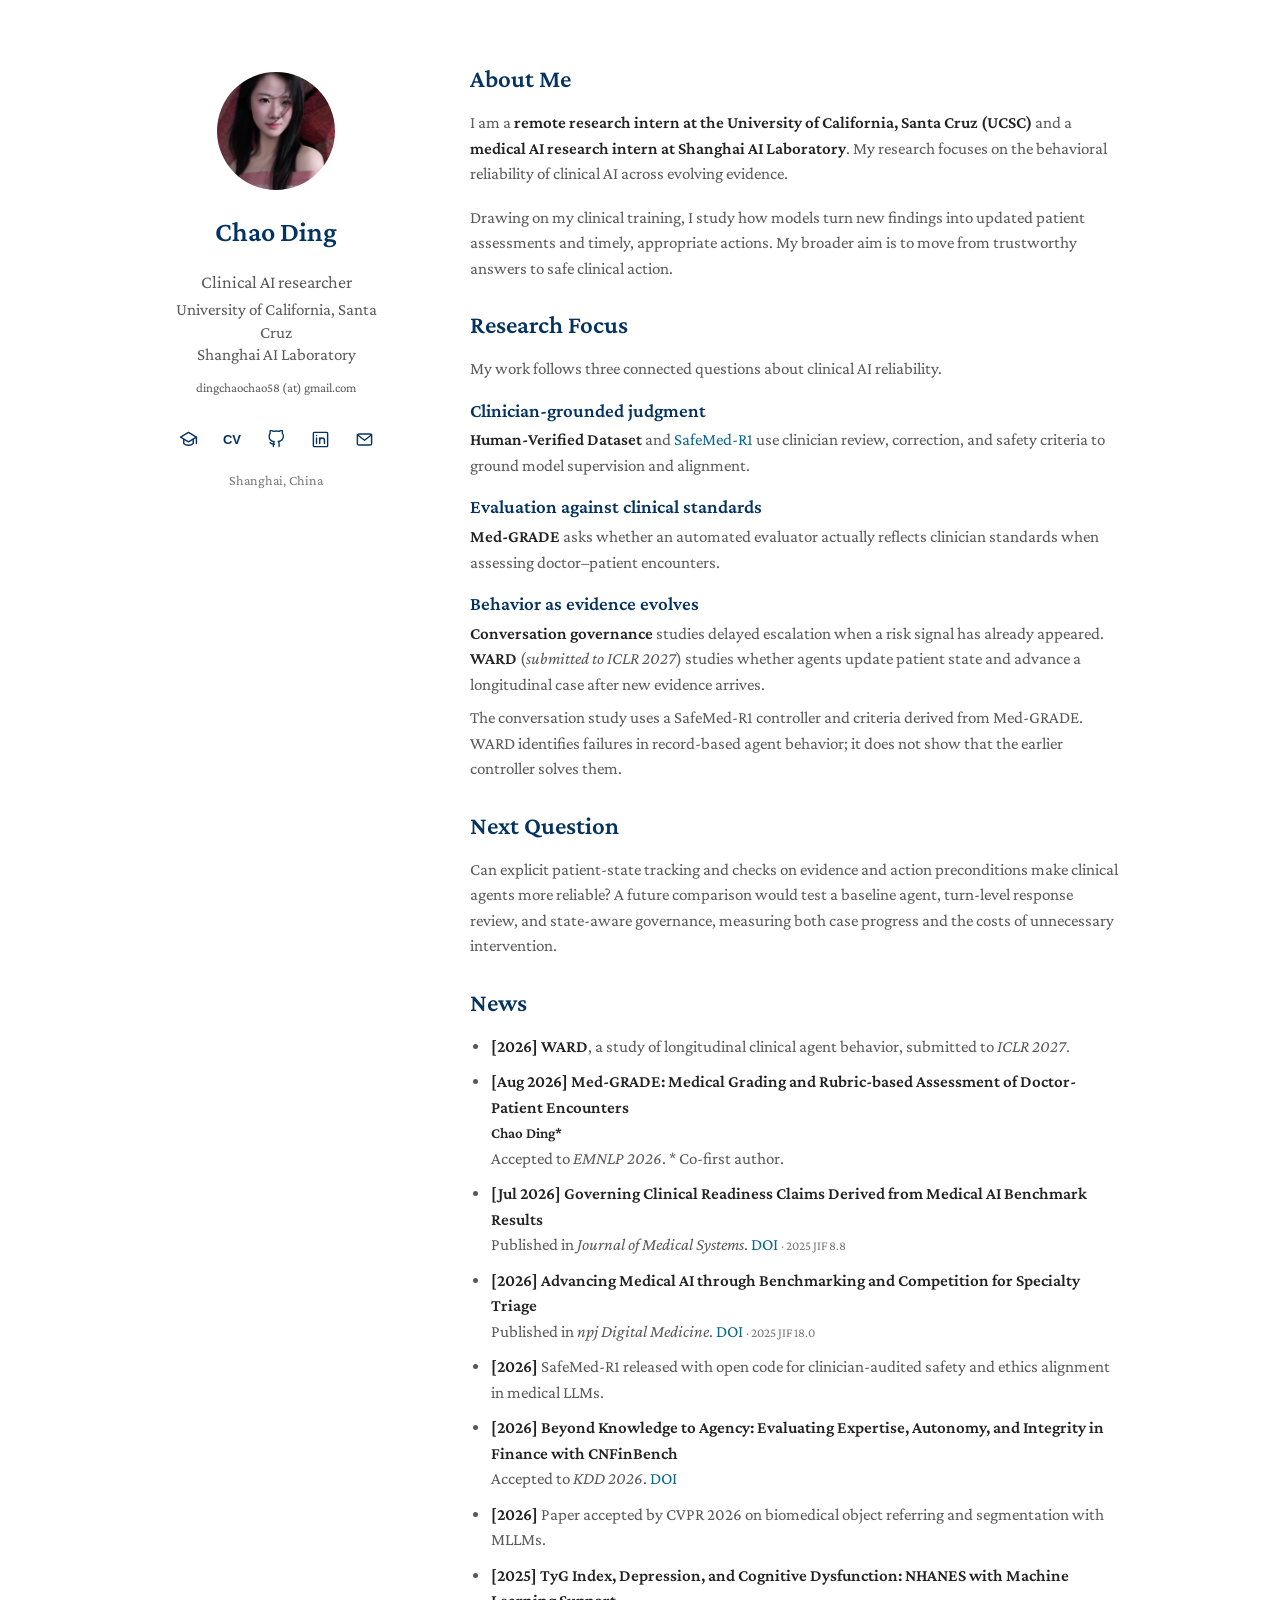
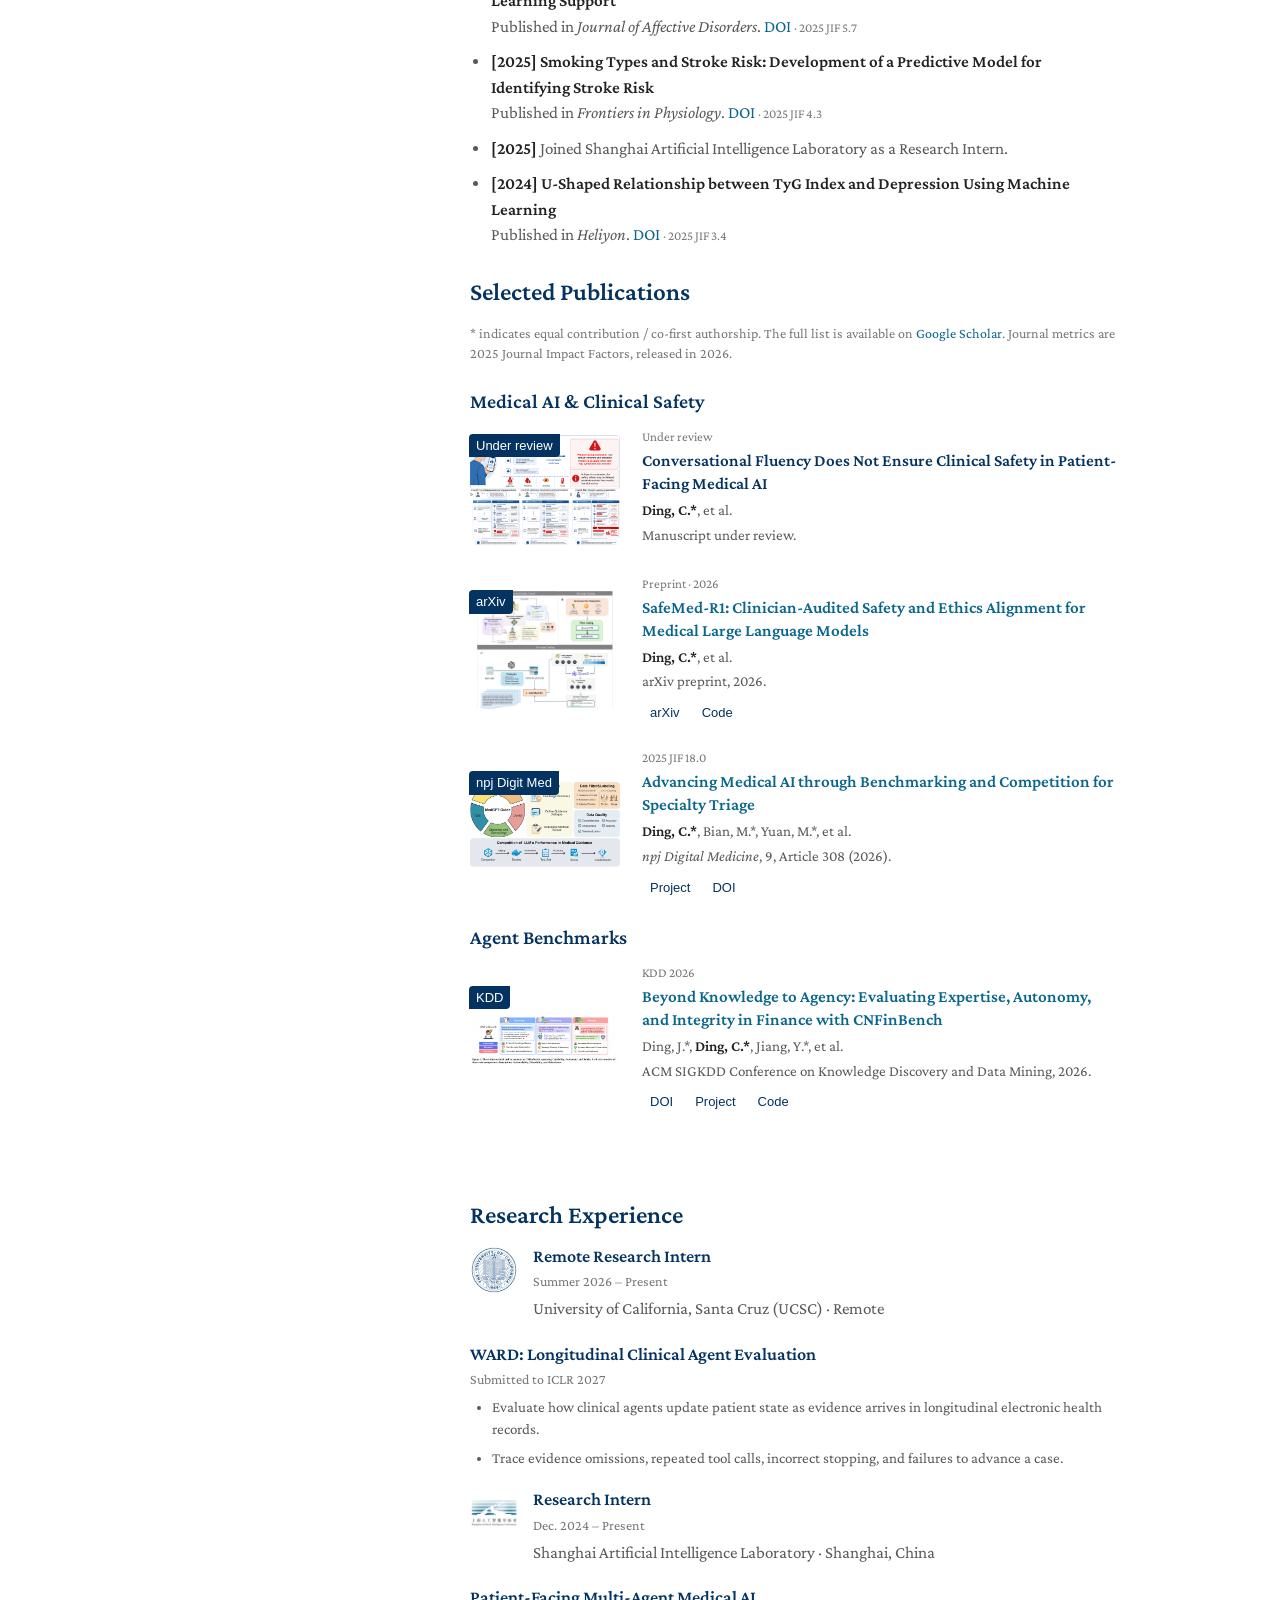
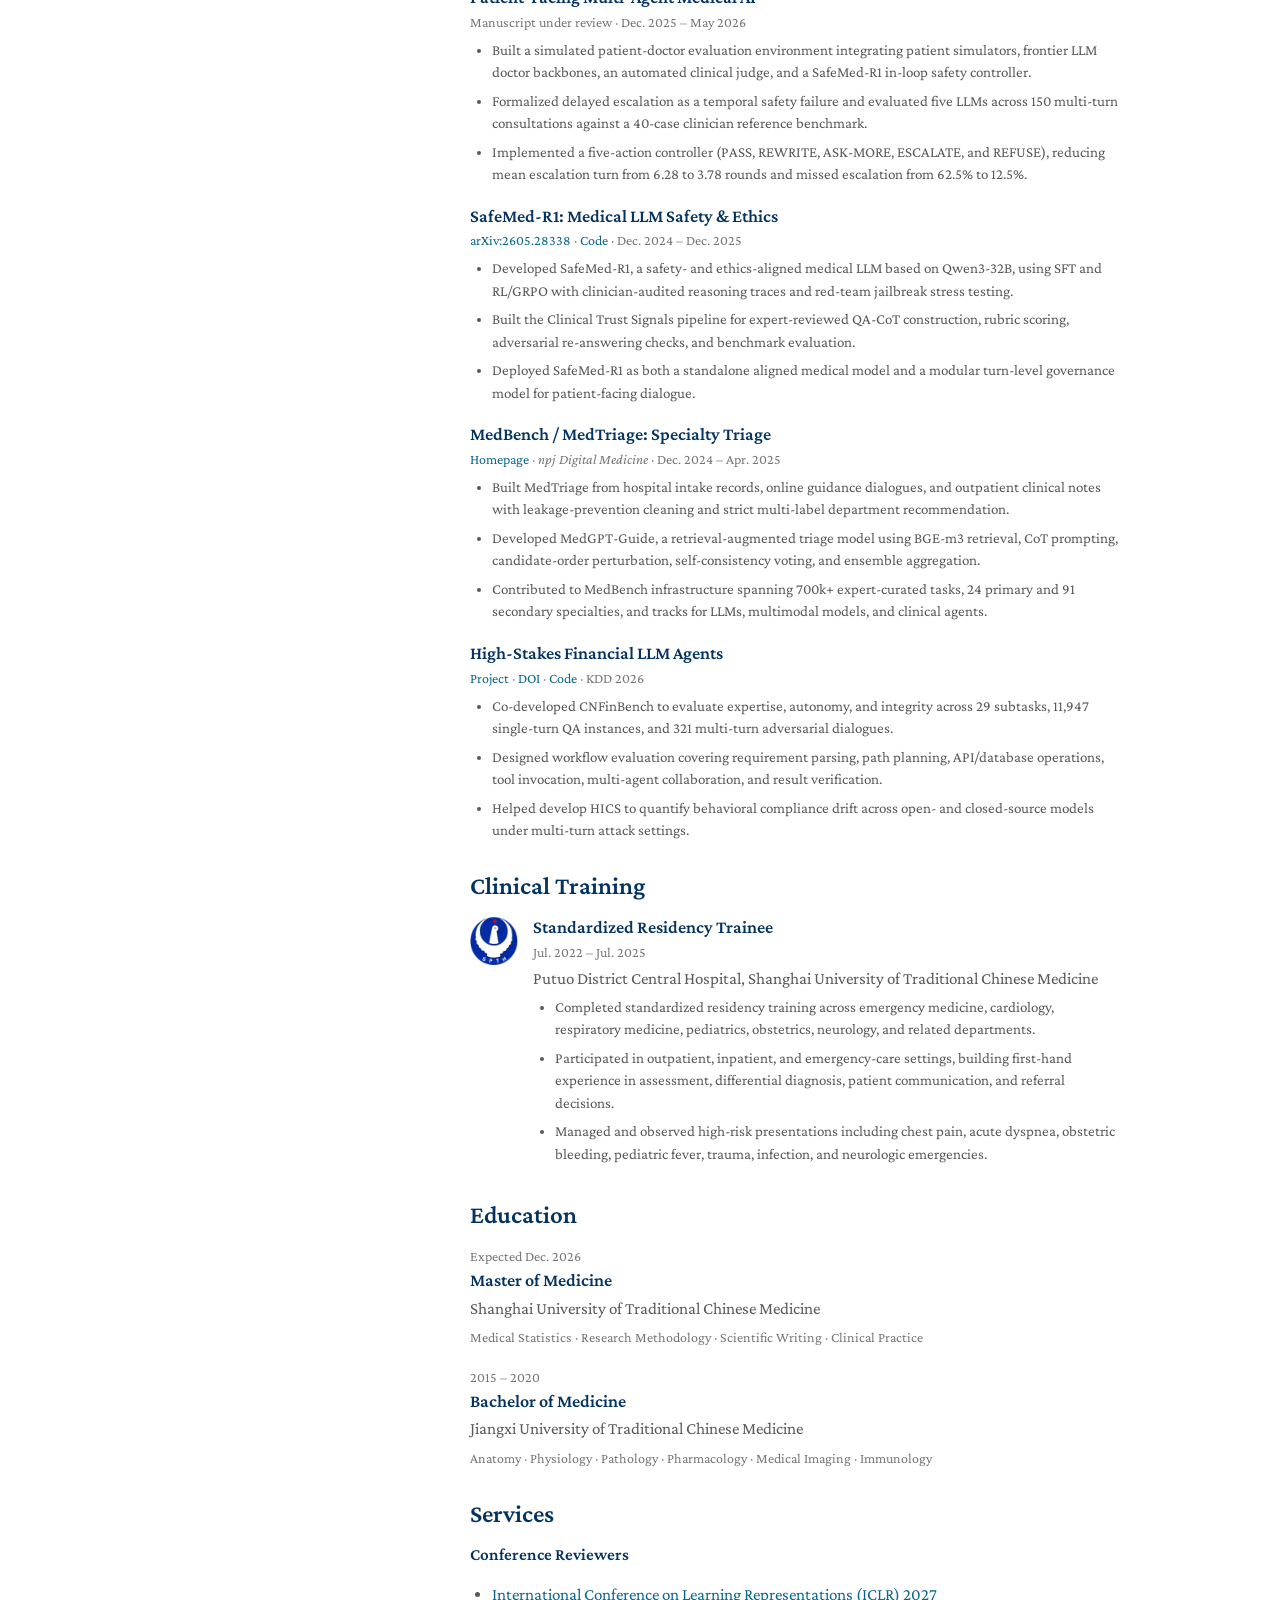
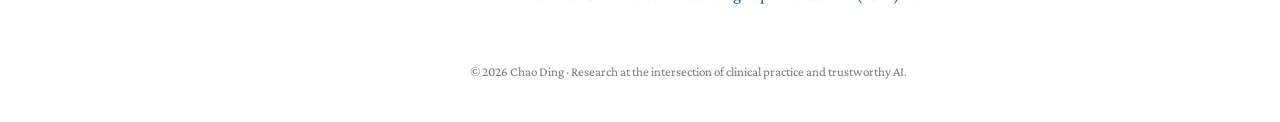
==== commit b50788fb: "Restore original homepage layout with categorized research" ====
--- a/index.html
+++ b/index.html
@@ -5,16 +5,15 @@
   <meta name="viewport" content="width=device-width, initial-scale=1">
 
   <title>Chao Ding | Clinical AI Reliability</title>
-  <meta name="description" content="Chao Ding studies clinical AI reliability across evolving evidence, from clinician-verified supervision and evaluation to governance of clinical agent behavior.">
+  <meta name="description" content="Chao Ding studies the behavioral reliability of clinical AI as patient evidence evolves, from clinician-grounded supervision and evaluation to agent governance.">
   <meta name="theme-color" content="#ffffff">
   <link rel="canonical" href="https://dingsuper-creator.github.io/Chloe-Ding.github.io/">
 
   <meta property="og:type" content="profile">
   <meta property="og:title" content="Chao Ding | Clinical AI Reliability">
-  <meta property="og:description" content="Evaluation and governance across evolving clinical evidence.">
+  <meta property="og:description" content="Evaluation and governance of clinical AI across evolving evidence.">
   <meta property="og:url" content="https://dingsuper-creator.github.io/Chloe-Ding.github.io/">
   <meta property="og:image" content="https://dingsuper-creator.github.io/Chloe-Ding.github.io/images/Chloe.png">
-  <script>document.documentElement.classList.add('js')</script>
 
   <script type="application/ld+json">
   {
@@ -55,7 +54,7 @@
     <aside class="sidebar" aria-label="Profile">
       <div class="profile-card">
         <img src="images/Chloe.png" alt="Portrait of Chao Ding" class="avatar" width="118" height="118" fetchpriority="high">
-        <p class="profile-name">Chao Ding</p>
+        <h1>Chao Ding</h1>
         <p class="profile-role">Clinical AI researcher</p>
         <p class="profile-org">University of California, Santa Cruz<br>Shanghai AI Laboratory</p>
         <a class="profile-email" href="mailto:dingchaochao58@gmail.com">dingchaochao58 (at) gmail.com</a>
@@ -67,145 +66,127 @@
           <a href="mailto:dingchaochao58@gmail.com" aria-label="Email" title="Email"><svg viewBox="0 0 24 24" aria-hidden="true"><rect x="3" y="5" width="18" height="14" rx="2"/><path d="m3 6 9 7 9-7"/></svg></a>
         </nav>
         <p class="profile-location">Shanghai, China</p>
-        <nav class="section-nav" aria-label="On this page">
-          <a href="#research">Research</a>
-          <a href="#publications">Publications</a>
-          <a href="#experience">Experience</a>
-          <a href="#clinical-training">Clinical training</a>
-          <a class="mobile-cv" href="CV.pdf" target="_blank" rel="noopener noreferrer">CV</a>
-          <a href="#contact">Contact</a>
-        </nav>
       </div>
     </aside>
     <main id="main-content" class="main-content" tabindex="-1">
-      <section id="about" class="hero-section">
-        <p class="hero-owner">Chao Ding · Research intern at UC Santa Cruz and Shanghai AI Laboratory</p>
-        <h1 class="hero-lines"><span class="line"><span>Clinical AI</span></span><span class="line"><span>Reliability</span></span></h1>
-        <p class="hero-subtitle" data-load>Evaluation and Governance Across Evolving Evidence</p>
-        <p class="hero-intro" data-load>My research asks how clinical AI can turn accumulating evidence into an updated patient assessment and a timely, appropriate next action.</p>
-        <a class="primary-action" href="#research" data-load>Explore the research</a>
-        <p class="hero-vision">From Trustworthy Answers to Safe Clinical Action</p>
-      </section>
-
-      <section id="research" class="section-block research-section">
-        <div class="section-intro" data-reveal>
-          <h2>One question, three stages</h2>
-          <p>Reliable clinical behavior has to be taught, measured, and tested over time. These projects follow that progression.</p>
-        </div>
-
-        <div class="research-stage" data-reveal>
-          <div class="stage-heading">
-            <h3>Ground judgment in clinician review</h3>
-            <p>Clinician verification and revision turn medical reasoning, safety, and ethics into supervision that a model can learn from.</p>
-          </div>
-          <div class="stage-work">
-            <p><strong>Human-Verified Dataset</strong><br>Clinician-reviewed examples and corrections for trustworthy clinical judgments.</p>
-            <p><strong><a href="https://arxiv.org/abs/2605.28338" target="_blank" rel="noopener noreferrer">SafeMed-R1</a></strong><br>Clinician-audited safety and ethics alignment for medical language models. <a href="https://github.com/OpenMedZoo/SafeMed-R1" target="_blank" rel="noopener noreferrer">Code</a></p>
-          </div>
-        </div>
-
-        <div class="research-stage research-stage-measure" data-reveal>
-          <div class="stage-heading">
-            <h3>Measure against clinical standards</h3>
-            <p>Before using automated scores to guide progress, the evaluator itself needs to agree with clinician standards.</p>
-          </div>
-          <div class="stage-work">
-            <p><strong>Med-GRADE</strong><br>A clinician-grounded rubric for assessing doctor–patient encounters. Accepted to <em>EMNLP 2026</em>.</p>
-          </div>
-        </div>
-
-        <div class="research-stage research-stage-action" data-reveal>
-          <div class="stage-heading">
-            <h3>Test the next action</h3>
-            <p>The central question is whether new information changes what the model believes and what it does next.</p>
-          </div>
-          <div class="stage-work">
-            <p><strong>Conversation governance</strong><br>A fluent, caring exchange can still delay escalation after a risk signal appears.</p>
-            <p><strong>WARD</strong> <span class="submission-status">Submitted to ICLR 2027</span><br>In longitudinal records, an agent can repeat a test result correctly yet fail to update the patient state, or keep calling tools without advancing the case.</p>
-          </div>
-        </div>
-      </section>
-
-      <section id="behavior" class="section-block behavior-section">
-        <div class="section-intro" data-reveal>
-          <h2>Where behavior breaks</h2>
-          <p>Recognizing evidence is only part of the task. Use the two views to see what can go wrong after evidence arrives.</p>
-        </div>
-        <div class="behavior-controls" aria-label="Research setting">
-          <button type="button" class="behavior-control is-active" data-behavior="conversation" aria-pressed="true">Patient conversation</button>
-          <button type="button" class="behavior-control" data-behavior="ward" aria-pressed="false">Longitudinal record</button>
-        </div>
-        <div class="behavior-panel is-active" data-panel="conversation" data-reveal>
-          <div class="behavior-visual">
-            <img src="images/multiagent.png" alt="Overview of the patient-facing medical AI study" loading="lazy">
-          </div>
-          <div class="behavior-copy">
-            <h3>Escalation arrives too late</h3>
-            <p>Once a risk signal appears, another empathetic question may be the wrong next step. The dialogue study examines when to ask more, revise a response, or recommend escalation.</p>
-            <p class="research-note">This work uses a SafeMed-R1 controller and evaluation criteria derived from Med-GRADE.</p>
-          </div>
-        </div>
-        <div class="behavior-panel" data-panel="ward">
-          <div class="ward-sequence" aria-label="Illustrative WARD failure pattern">
-            <p><span>New evidence</span> A pathology result enters the record.</p>
-            <p><span>State update</span> The agent repeats the result but does not revise its assessment.</p>
-            <p><span>Next action</span> Tool calls continue without clear case progress.</p>
-          </div>
-          <div class="behavior-copy">
-            <h3>The record changes; the plan does not</h3>
-            <p>WARD evaluates clinical agents across longitudinal records and tool use. It helps locate evidence omissions, invalid repetition, and failures to progress.</p>
-            <p class="research-note">WARD currently diagnoses these failures; it does not establish that the earlier controller solves them.</p>
-          </div>
-        </div>
-      </section>
-
-      <section id="next" class="section-block next-section" data-reveal>
-        <h2>What comes next</h2>
-        <p>Can patient state guide safer clinical action?</p>
-        <div class="next-detail">
-          <p>The next comparison is between an unmodified agent, turn-level response review, and state-aware governance. Alongside case progress, it should measure missed evidence, unproductive repetition, premature stopping, extra tool calls, and unnecessary intervention.</p>
-          <p>The research line is a progression of questions and tests. The five projects are not presented as one already validated end-to-end system.</p>
-        </div>
-      </section>
-
-      <section id="publications" class="section-block publications-section">
-        <div class="section-intro" data-reveal>
-          <h2>Selected publications</h2>
-          <p>The research path above is the organizing question. These publications provide examples of its methods and adjacent benchmark work. See the <a href="https://scholar.google.com/citations?user=sGiHBpsAAAAJ&amp;hl=zh-CN" target="_blank" rel="noopener noreferrer">full publication list</a>.</p>
-        </div>
-        <div class="publication-list">
-          <article class="publication-entry" data-reveal>
+      <section id="about" class="section-block">
+        <h2>About Me</h2>
+        <p>I am a <strong>remote research intern at the University of California, Santa Cruz (UCSC)</strong> and a <strong>medical AI research intern at Shanghai AI Laboratory</strong>. My research focuses on the behavioral reliability of clinical AI across evolving evidence.</p>
+        <p>Drawing on my clinical training, I study how models turn new findings into updated patient assessments and timely, appropriate actions. My broader aim is to move from trustworthy answers to safe clinical action.</p>
+      </section>
+
+      <section id="research" class="section-block">
+        <h2>Research Focus</h2>
+        <p>My work follows three connected questions about clinical AI reliability.</p>
+        <div class="research-topic">
+          <h3>Clinician-grounded judgment</h3>
+          <p><strong>Human-Verified Dataset</strong> and <a href="https://arxiv.org/abs/2605.28338" target="_blank" rel="noopener noreferrer">SafeMed-R1</a> use clinician review, correction, and safety criteria to ground model supervision and alignment.</p>
+        </div>
+        <div class="research-topic">
+          <h3>Evaluation against clinical standards</h3>
+          <p><strong>Med-GRADE</strong> asks whether an automated evaluator actually reflects clinician standards when assessing doctor–patient encounters.</p>
+        </div>
+        <div class="research-topic">
+          <h3>Behavior as evidence evolves</h3>
+          <p><strong>Conversation governance</strong> studies delayed escalation when a risk signal has already appeared. <strong>WARD</strong> (<em>submitted to ICLR 2027</em>) studies whether agents update patient state and advance a longitudinal case after new evidence arrives.</p>
+          <p>The conversation study uses a SafeMed-R1 controller and criteria derived from Med-GRADE. WARD identifies failures in record-based agent behavior; it does not show that the earlier controller solves them.</p>
+        </div>
+      </section>
+
+      <section id="next-question" class="section-block">
+        <h2>Next Question</h2>
+        <p>Can explicit patient-state tracking and checks on evidence and action preconditions make clinical agents more reliable? A future comparison would test a baseline agent, turn-level response review, and state-aware governance, measuring both case progress and the costs of unnecessary intervention.</p>
+      </section>
+
+      <section id="news" class="section-block">
+        <h2>News</h2>
+        <ul class="news-list">
+          <li><strong class="news-date">[2026]</strong> <strong>WARD</strong>, a study of longitudinal clinical agent behavior, submitted to <em>ICLR 2027</em>.</li>
+          <li><strong class="news-date">[Aug 2026]</strong> <strong class="news-paper-title">Med-GRADE: Medical Grading and Rubric-based Assessment of Doctor-Patient Encounters</strong><br>
+                <span class="authors"><strong>Chao Ding*</strong></span><br>
+                Accepted to <em>EMNLP 2026</em>. * Co-first author.</li>
+          <li><strong class="news-date">[Jul 2026]</strong> <strong class="news-paper-title">Governing Clinical Readiness Claims Derived from Medical AI Benchmark Results</strong><br>Published in <em>Journal of Medical Systems</em>. <a href="https://doi.org/10.1007/s10916-026-02445-7" target="_blank" rel="noopener noreferrer">DOI </a> <span class="metric-badge">2025 JIF 8.8</span></li>
+          <li><strong class="news-date">[2026]</strong> <strong class="news-paper-title">Advancing Medical AI through Benchmarking and Competition for Specialty Triage</strong><br>Published in <em>npj Digital Medicine</em>. <a href="https://doi.org/10.1038/s41746-026-02433-8" target="_blank" rel="noopener noreferrer">DOI </a> <span class="metric-badge">2025 JIF 18.0</span></li>
+          <li><strong class="news-date">[2026]</strong> SafeMed-R1 released with open code for clinician-audited safety and ethics alignment in medical LLMs.</li>
+          <li><strong class="news-date">[2026]</strong> <strong class="news-paper-title">Beyond Knowledge to Agency: Evaluating Expertise, Autonomy, and Integrity in Finance with CNFinBench</strong><br>Accepted to <em>KDD 2026</em>. <a href="https://dl.acm.org/doi/abs/10.1145/3770855.3817482" target="_blank" rel="noopener noreferrer">DOI </a></li>
+          <li><strong class="news-date">[2026]</strong> Paper accepted by CVPR 2026 on biomedical object referring and segmentation with MLLMs.</li>
+          <li><strong class="news-date">[2025]</strong> <strong class="news-paper-title">TyG Index, Depression, and Cognitive Dysfunction: NHANES with Machine Learning Support</strong><br>Published in <em>Journal of Affective Disorders</em>. <a href="https://doi.org/10.1016/j.jad.2025.01.051" target="_blank" rel="noopener noreferrer">DOI </a> <span class="metric-badge">2025 JIF 5.7</span></li>
+          <li><strong class="news-date">[2025]</strong> <strong class="news-paper-title">Smoking Types and Stroke Risk: Development of a Predictive Model for Identifying Stroke Risk</strong><br>Published in <em>Frontiers in Physiology</em>. <a href="https://doi.org/10.3389/fphys.2025.1528910" target="_blank" rel="noopener noreferrer">DOI </a> <span class="metric-badge">2025 JIF 4.3</span></li>
+          <li><strong class="news-date">[2025]</strong> Joined Shanghai Artificial Intelligence Laboratory as a Research Intern.</li>
+          <li><strong class="news-date">[2024]</strong> <strong class="news-paper-title">U-Shaped Relationship between TyG Index and Depression Using Machine Learning</strong><br>Published in <em>Heliyon</em>. <a href="https://doi.org/10.1016/j.heliyon.2024.e38615" target="_blank" rel="noopener noreferrer">DOI </a> <span class="metric-badge">2025 JIF 3.4</span></li>
+        </ul>
+      </section>
+
+      <section id="publications" class="section-block">
+        <h2>Selected Publications</h2>
+        <p class="note">* indicates equal contribution / co-first authorship. The full list is available on <a href="https://scholar.google.com/citations?user=sGiHBpsAAAAJ&amp;hl=zh-CN" target="_blank" rel="noopener noreferrer">Google Scholar</a>. Journal metrics are 2025 Journal Impact Factors, released in 2026.</p>
+        <h3 class="publication-group">Medical AI &amp; Clinical Safety</h3>
+
+
+<article class="publication-card">
+          <div class="publication-visual">
+            <span class="venue-badge">Under review</span>
+            <img src="images/multiagent.png" alt="Patient-facing medical AI study overview" loading="lazy">
+          </div>
+          <div class="publication-info">
+            <div class="publication-meta-row"><span class="status-badge status-badge-muted">Under review</span></div>
+            <h3>Conversational Fluency Does Not Ensure Clinical Safety in Patient-Facing Medical AI</h3>
+            <p class="authors"><strong>Ding, C.*</strong>, et al.</p>
+            <p class="venue">Manuscript under review.</p>
+          </div>
+        </article>
+
+<article class="publication-card">
+          <div class="publication-visual">
+            <span class="venue-badge">arXiv</span>
             <img src="images/safemed-r1.png" alt="SafeMed-R1 method overview" loading="lazy">
-            <div>
-              <p class="publication-status">Preprint · 2026</p>
-              <h3><a href="https://arxiv.org/abs/2605.28338" target="_blank" rel="noopener noreferrer">SafeMed-R1: Clinician-Audited Safety and Ethics Alignment for Medical Large Language Models</a></h3>
-              <p><strong>Ding, C.*</strong>, et al. <a href="https://github.com/OpenMedZoo/SafeMed-R1" target="_blank" rel="noopener noreferrer">Code</a></p>
-            </div>
-          </article>
-          <article class="publication-entry publication-entry-text" data-reveal>
-            <div>
-              <p class="publication-status">EMNLP 2026 · Accepted</p>
-              <h3>Med-GRADE: Medical Grading and Rubric-based Assessment of Doctor-Patient Encounters</h3>
-              <p><strong>Chao Ding*</strong>, et al. * Equal contribution.</p>
-            </div>
-          </article>
-          <article class="publication-entry" data-reveal>
+          </div>
+          <div class="publication-info">
+            <div class="publication-meta-row"><span class="status-badge status-badge-muted">Preprint · 2026</span></div>
+            <h3><a href="https://arxiv.org/abs/2605.28338" target="_blank" rel="noopener noreferrer">SafeMed-R1: Clinician-Audited Safety and Ethics Alignment for Medical Large Language Models</a></h3>
+            <p class="authors"><strong>Ding, C.*</strong>, et al.</p>
+            <p class="venue">arXiv preprint, 2026.</p>
+            <div class="publication-links">
+              <a href="https://arxiv.org/abs/2605.28338" target="_blank" rel="noopener noreferrer"> arXiv</a>
+              <a href="https://github.com/OpenMedZoo/SafeMed-R1" target="_blank" rel="noopener noreferrer"> Code</a>
+            </div>
+          </div>
+        </article>
+
+<article class="publication-card">
+          <div class="publication-visual">
+            <span class="venue-badge">npj Digit Med</span>
             <img src="images/npj.jpg" alt="Specialty triage benchmark overview" loading="lazy">
-            <div>
-              <p class="publication-status">npj Digital Medicine · 2026</p>
-              <h3><a href="https://doi.org/10.1038/s41746-026-02433-8" target="_blank" rel="noopener noreferrer">Advancing Medical AI through Benchmarking and Competition for Specialty Triage</a></h3>
-              <p><strong>Ding, C.*</strong>, Bian, M.*, Yuan, M.*, et al. <a href="https://medbench.opencompass.org.cn/home" target="_blank" rel="noopener noreferrer">Project</a></p>
-            </div>
-          </article>
-          <article class="publication-entry" data-reveal>
+          </div>
+          <div class="publication-info">
+            <div class="publication-meta-row"><span class="metric-badge">2025 JIF 18.0</span></div>
+            <h3><a href="https://doi.org/10.1038/s41746-026-02433-8" target="_blank" rel="noopener noreferrer">Advancing Medical AI through Benchmarking and Competition for Specialty Triage</a></h3>
+            <p class="authors"><strong>Ding, C.*</strong>, Bian, M.*, Yuan, M.*, et al.</p>
+            <p class="venue"><em>npj Digital Medicine</em>, 9, Article 308 (2026).</p>
+            <div class="publication-links">
+              <a href="https://medbench.opencompass.org.cn/home" target="_blank" rel="noopener noreferrer"> Project</a>
+              <a href="https://doi.org/10.1038/s41746-026-02433-8" target="_blank" rel="noopener noreferrer"> DOI</a>
+            </div>
+          </div>
+        </article>
+        <h3 class="publication-group">Agent Benchmarks</h3>
+<article class="publication-card">
+          <div class="publication-visual">
+            <span class="venue-badge">KDD</span>
             <img src="images/kdd.png" alt="CNFinBench evaluation overview" loading="lazy">
-            <div>
-              <p class="publication-status">KDD 2026</p>
-              <h3><a href="https://dl.acm.org/doi/abs/10.1145/3770855.3817482" target="_blank" rel="noopener noreferrer">Beyond Knowledge to Agency: Evaluating Expertise, Autonomy, and Integrity in Finance with CNFinBench</a></h3>
-              <div class="publication-authors">Equal-contribution authors: Ding, J.*, <strong>Ding, C.*</strong>, Jiang, Y.*, et al. <a href="https://github.com/VertiAIBench/CNFinBench" target="_blank" rel="noopener noreferrer">Code</a></div>
-            </div>
-          </article>
-        </div>
+          </div>
+          <div class="publication-info">
+            <div class="publication-meta-row"><span class="status-badge status-badge-muted">KDD 2026</span></div>
+            <h3><a href="https://dl.acm.org/doi/abs/10.1145/3770855.3817482" target="_blank" rel="noopener noreferrer">Beyond Knowledge to Agency: Evaluating Expertise, Autonomy, and Integrity in Finance with CNFinBench</a></h3>
+            <p class="authors">Ding, J.*, <strong>Ding, C.*</strong>, Jiang, Y.*, et al.</p>
+            <p class="venue">ACM SIGKDD Conference on Knowledge Discovery and Data Mining, 2026.</p>
+            <div class="publication-links">
+              <a href="https://dl.acm.org/doi/abs/10.1145/3770855.3817482" target="_blank" rel="noopener noreferrer"> DOI</a>
+              <a href="https://cnfinbench.opencompass.org.cn/" target="_blank" rel="noopener noreferrer"> Project</a>
+              <a href="https://github.com/VertiAIBench/CNFinBench" target="_blank" rel="noopener noreferrer"> Code</a>
+            </div>
+          </div>
+        </article>
       </section>
 
       <section id="experience" class="section-block">
@@ -227,7 +208,7 @@
         <div class="project-list">
           <article class="project-card">
             <div>
-              <h3>WARD: longitudinal clinical agent evaluation</h3>
+              <h3>WARD: Longitudinal Clinical Agent Evaluation</h3>
               <p class="project-meta">Submitted to ICLR 2027</p>
               <ul>
                 <li>Evaluate how clinical agents update patient state as evidence arrives in longitudinal electronic health records.</li>
@@ -251,23 +232,12 @@
         <div class="project-list">
           <article class="project-card">
             <div>
-              <h3>Patient-facing conversation governance</h3>
-              <p class="project-meta">Dec. 2025 – May 2026</p>
+              <h3>Patient-Facing Multi-Agent Medical AI</h3>
+              <p class="project-meta">Manuscript under review · Dec. 2025 – May 2026</p>
               <ul>
                 <li>Built a simulated patient-doctor evaluation environment integrating patient simulators, frontier LLM doctor backbones, an automated clinical judge, and a SafeMed-R1 in-loop safety controller.</li>
                 <li>Formalized delayed escalation as a temporal safety failure and evaluated five LLMs across 150 multi-turn consultations against a 40-case clinician reference benchmark.</li>
-                <li>Implemented a five-action controller (PASS, REWRITE, ASK-MORE, ESCALATE, and REFUSE) and evaluated both the benefits and the costs of intervention.</li>
-              </ul>
-            </div>
-          </article>
-
-          <article class="project-card">
-            <div>
-              <h3>Clinician-verified supervision and Med-GRADE</h3>
-              <p class="project-meta">Clinical data and evaluation</p>
-              <ul>
-                <li>Use clinician review and revisions to ground supervision for clinical judgment, safety, and ethics.</li>
-                <li>Developed clinician-grounded criteria for evaluating doctor–patient encounters and the quality of automated grading.</li>
+                <li>Implemented a five-action controller (PASS, REWRITE, ASK-MORE, ESCALATE, and REFUSE), reducing mean escalation turn from 6.28 to 3.78 rounds and missed escalation from 62.5% to 12.5%.</li>
               </ul>
             </div>
           </article>
@@ -353,13 +323,18 @@
             <span>Anatomy · Physiology · Pathology · Pharmacology · Medical Imaging · Immunology</span>
           </article>
         </div>
-        <p class="service-line">Conference reviewer · <a href="https://iclr.cc/" target="_blank" rel="noopener noreferrer">ICLR 2027</a></p>
-      </section>
-
-      <footer id="contact" class="site-footer">
-        <h2>Get in touch</h2>
-        <a class="footer-email" href="mailto:dingchaochao58@gmail.com">dingchaochao58@gmail.com</a>
-        <p>© <span id="current-year">2026</span> Chao Ding · Shanghai, China</p>
+      </section>
+
+      <section id="services" class="section-block">
+        <h2>Services</h2>
+        <h4>Conference Reviewers</h4>
+        <ul class="service-list">
+          <li><a href="https://iclr.cc/" target="_blank" rel="noopener noreferrer">International Conference on Learning Representations (ICLR) 2027</a></li>
+        </ul>
+      </section>
+
+      <footer class="site-footer">
+        <p>© <span id="current-year">2026</span> Chao Ding · Research at the intersection of clinical practice and trustworthy AI.</p>
       </footer>
     </main>
   </div>
--- a/styles.css
+++ b/styles.css
@@ -1,15 +1,10 @@
 :root {
-  --ink: #33424e;
+  --ink: #595959;
   --heading: #043361;
   --link: #0b668c;
-  --muted: #53636d;
-  --line: #d8e5e9;
+  --muted: #767676;
+  --line: #e5e5e5;
   --paper: #fff;
-  --pale: #edf4f6;
-  --pale-blue: #dfeaf0;
-  --ease-out: cubic-bezier(.22, 1, .36, 1);
-  --ease-expo: cubic-bezier(.16, 1, .3, 1);
-  --ease-in-out: cubic-bezier(.76, 0, .24, 1);
 }
 
 *,
@@ -20,7 +15,7 @@
 
 html {
   scroll-behavior: smooth;
-  scroll-padding-top: 28px;
+  scroll-padding-top: 24px;
 }
 
 body {
@@ -28,8 +23,8 @@
   background: var(--paper);
   color: var(--ink);
   font-family: "Crimson Pro", Georgia, "Times New Roman", serif;
-  font-size: 18px;
-  line-height: 1.52;
+  font-size: 17px;
+  line-height: 1.5;
   -webkit-font-smoothing: antialiased;
 }
 
@@ -39,7 +34,7 @@
 }
 
 a:hover {
-  color: #06465f;
+  color: #006699;
   text-decoration: underline;
 }
 
@@ -67,28 +62,24 @@
 h3,
 h4 {
   color: var(--heading);
-  line-height: 1.13;
-  text-wrap: balance;
+  line-height: 1.2;
 }
 
 h1 {
-  margin: 0;
-  font-size: clamp(56px, 6vw, 92px);
+  margin: 0 0 20px;
+  font-size: 28px;
   font-weight: 600;
-  letter-spacing: -0.048em;
-  line-height: 0.94;
 }
 
 h2 {
-  margin: 0 0 22px;
-  font-size: clamp(34px, 3.2vw, 48px);
+  margin: 0 0 16px;
+  font-size: 25px;
   font-weight: 600;
-  letter-spacing: -0.028em;
 }
 
 h3 {
-  margin: 0 0 12px;
-  font-size: 26px;
+  margin: 0 0 10px;
+  font-size: 19px;
   font-weight: 600;
 }
 
@@ -100,7 +91,6 @@
 
 p {
   margin: 0 0 18px;
-  text-wrap: pretty;
 }
 
 strong {
@@ -120,76 +110,61 @@
 
 .site-shell {
   display: grid;
-  grid-template-columns: 228px minmax(0, 1fr);
-  gap: clamp(46px, 5.5vw, 90px);
-  width: min(1220px, calc(100% - 64px));
+  grid-template-columns: 232px minmax(0, 650px);
+  gap: 78px;
+  width: min(960px, calc(100% - 48px));
   margin: 0 auto;
-  padding: 42px 0 0;
+  padding: 64px 0 40px;
   align-items: start;
 }
 
 .sidebar {
   position: sticky;
-  top: 38px;
-  text-align: left;
-}
-
-.profile-card {
-  max-height: calc(100vh - 76px);
-  overflow: auto;
+  top: 64px;
+  text-align: center;
 }
 
 .avatar {
   display: block;
-  width: 136px;
-  height: 136px;
-  margin: 0 0 24px;
+  width: 118px;
+  height: 118px;
+  margin: 8px auto 25px;
   border-radius: 50%;
   object-fit: cover;
   object-position: center 38%;
 }
 
-.profile-name {
-  margin: 0 0 5px;
-  color: var(--heading);
-  font-size: 32px;
-  font-weight: 600;
-  letter-spacing: -0.03em;
-}
-
 .profile-role {
-  margin-bottom: 14px;
-  color: var(--heading);
-  font-size: 17px;
+  margin-bottom: 3px;
+  font-size: 18px;
 }
 
 .profile-org {
-  margin: 0 0 12px;
-  line-height: 1.34;
-  font-size: 16px;
+  margin: 0 auto 7px;
+  line-height: 1.35;
 }
 
 .profile-email {
   display: inline-block;
   max-width: 100%;
   color: var(--ink);
-  font-size: 15px;
+  font-size: 13px;
   overflow-wrap: anywhere;
 }
 
 .social-links {
   display: flex;
-  justify-content: flex-start;
-  gap: 5px;
-  margin-top: 18px;
+  justify-content: center;
+  gap: 8px;
+  margin-top: 22px;
 }
 
 .social-links a {
   display: flex;
   align-items: center;
   justify-content: center;
-  width: 38px;
-  height: 38px;
+  width: 36px;
+  height: 36px;
   color: var(--heading);
   border-radius: 50%;
   transition: color 0.15s ease, background 0.15s ease;
@@ -215,390 +190,36 @@
 .profile-location {
   margin: 12px 0 0;
   color: var(--muted);
-  font-size: 15px;
-}
-
-.section-nav {
-  display: flex;
-  flex-direction: column;
-  align-items: flex-start;
-  gap: 9px;
-  margin-top: 34px;
-}
-
-.section-nav a {
-  color: var(--heading);
-  font-size: 16px;
-}
-
-.section-nav a:hover,
-.section-nav a:focus-visible {
-  text-decoration: underline;
-  text-underline-offset: 5px;
-}
-
-.mobile-cv {
-  display: none;
+  font-size: 14px;
 }
 
 .main-content {
   min-width: 0;
+  overflow-wrap: break-word;
 }
 
 .section-block {
-  margin-bottom: clamp(72px, 7vw, 100px);
+  margin-bottom: 29px;
 }
 
 .section-block > :last-child {
   margin-bottom: 0;
 }
 
-.hero-section {
-  display: flex;
-  flex-direction: column;
-  align-items: flex-start;
-  padding: clamp(35px, 5vh, 65px) 0 0;
-  margin-bottom: 65px;
-}
-
-.hero-owner {
-  margin-bottom: clamp(40px, 6vh, 65px);
-  color: var(--muted);
-  font-size: 16px;
-}
-
-.hero-section h1 {
-  width: 100%;
-  max-width: 780px;
-}
-
-.hero-lines .line,
-.hero-lines .line > span {
-  display: block;
-}
-
-.hero-lines .line {
-  overflow: hidden;
-  padding-bottom: .08em;
-  margin-bottom: -.08em;
-}
-
-.hero-subtitle {
-  max-width: 680px;
-  margin: 28px 0 22px;
-  color: var(--heading);
-  font-size: clamp(24px, 2.6vw, 34px);
-  line-height: 1.16;
-}
-
-.hero-intro {
-  max-width: 670px;
-  margin-bottom: 30px;
-  font-size: 22px;
-  line-height: 1.38;
-}
-
-.primary-action {
-  display: inline-flex;
-  align-items: center;
-  justify-content: center;
-  min-height: 52px;
-  padding: 10px 23px;
-  background: var(--heading);
-  color: #fff;
-  font-size: 17px;
-  font-weight: 600;
-  transition: transform .2s ease, background-color .2s ease;
-}
-
-.primary-action:hover {
-  transform: translateY(-3px);
-  background: #0b5576;
-  color: #fff;
-  text-decoration: none;
-}
-
-.primary-action:active,
-.behavior-control:active {
-  transform: scale(.97);
-}
-
-.hero-vision {
-  margin: 26px 0 0;
-  color: var(--muted);
-  font-size: 16px;
-}
-
-.section-intro {
-  display: grid;
-  grid-template-columns: minmax(0, 1fr) minmax(260px, .84fr);
-  gap: 36px;
-  align-items: end;
-  margin-bottom: 60px;
-}
-
-.section-intro h2,
-.section-intro p {
-  margin-bottom: 0;
-}
-
-.section-intro p {
-  max-width: 34ch;
-  font-size: 20px;
-}
-
-.research-stage {
-  display: grid;
-  grid-template-columns: minmax(0, .8fr) minmax(0, 1.2fr);
-  gap: 50px;
-  padding: 50px 0;
-}
-
-.stage-heading h3 {
-  max-width: 13ch;
-  font-size: clamp(30px, 3.1vw, 43px);
-  letter-spacing: -0.028em;
-}
-
-.stage-heading p {
-  max-width: 30ch;
-  margin-bottom: 0;
-  font-size: 19px;
-}
-
-.stage-work {
-  align-self: center;
-}
-
-.stage-work p {
-  max-width: 37ch;
-  margin: 0 0 27px;
-  font-size: 20px;
-}
-
-.stage-work p:last-child {
-  margin-bottom: 0;
-}
-
-.stage-work strong {
-  color: var(--heading);
-  font-size: 23px;
-}
-
-.stage-work strong a {
-  color: inherit;
-}
-
-.research-stage-measure {
-  margin: 12px 0;
-  padding: 55px 30px;
-  background: var(--pale);
-}
-
-.research-stage-action {
-  margin: 30px 0 0;
-  padding: 60px 30px;
-  background: var(--heading);
-  color: #fff;
-}
-
-.research-stage-action h3,
-.research-stage-action strong,
-.research-stage-action .submission-status {
-  color: #fff;
-}
-
-.research-stage-action .stage-heading p,
-.research-stage-action .stage-work p {
-  color: #e1edf2;
-}
-
-.submission-status {
-  display: inline-block;
-  margin-left: 7px;
-  font-size: 16px;
-  font-style: italic;
-  font-weight: 400;
-}
-
-.behavior-controls {
-  display: none;
-  gap: 8px;
-  flex-wrap: wrap;
-  margin-bottom: 22px;
-}
-
-.js-ready .behavior-controls {
-  display: flex;
-}
-
-.behavior-control {
-  min-height: 45px;
-  padding: 8px 17px;
-  border: 0;
-  border-radius: 0;
-  background: var(--pale);
-  color: var(--heading);
-  cursor: pointer;
-  font: inherit;
-  font-size: 17px;
-  transition: background-color .2s ease, transform .2s ease;
-}
-
-.behavior-control:hover {
-  transform: translateY(-2px);
-  background: var(--pale-blue);
-}
-
-.behavior-control.is-active {
-  background: var(--heading);
-  color: #fff;
-}
-
-.behavior-panel {
-  display: grid;
-  grid-template-columns: minmax(0, 1.05fr) minmax(0, .95fr);
-  gap: 38px;
-  align-items: stretch;
-}
-
-.js-ready .behavior-panel:not(.is-active) {
-  display: none;
-}
-
-.behavior-visual,
-.ward-sequence {
-  min-height: 320px;
-  background: var(--pale);
-}
-
-.behavior-visual {
-  display: flex;
-  align-items: center;
-  justify-content: center;
-  padding: 14px;
-  overflow: clip;
-}
-
-.behavior-visual img {
-  display: block;
-  width: 100%;
-  max-height: 340px;
-  object-fit: contain;
-}
-
-.behavior-copy {
-  align-self: center;
-}
-
-.behavior-copy h3 {
-  font-size: clamp(29px, 2.6vw, 36px);
-}
-
-.behavior-copy p {
-  max-width: 35ch;
-  font-size: 18px;
-}
-
-.behavior-copy .research-note {
-  margin: 25px 0 0;
-  color: var(--muted);
-  font-size: 16px;
-}
-
-.ward-sequence {
-  display: flex;
-  flex-direction: column;
-  justify-content: center;
-  gap: 21px;
-  padding: 32px;
-}
-
-.ward-sequence p {
-  margin: 0;
-  font-size: 18px;
-}
-
-.ward-sequence span {
-  display: block;
-  margin-bottom: 2px;
-  color: var(--heading);
-  font-size: 22px;
-  font-weight: 600;
-}
-
-.next-section {
-  margin-right: 0;
-  margin-left: 0;
-  padding: 60px 30px;
-  background: var(--pale);
-}
-
-.next-section > p {
-  max-width: 27ch;
-  color: var(--heading);
-  font-size: clamp(26px, 3.1vw, 40px);
-  line-height: 1.2;
-}
-
-.next-detail {
-  display: grid;
-  grid-template-columns: 1fr 1fr;
-  gap: 48px;
-  margin-top: 42px;
-}
-
-.next-detail p {
-  margin-bottom: 0;
-}
-
-.publication-list {
-  display: grid;
-  gap: 38px;
-}
-
-.publication-entry {
-  display: grid;
-  grid-template-columns: 180px minmax(0, 1fr);
-  gap: 26px;
-  align-items: center;
-}
-
-.publication-entry img {
-  display: block;
-  width: 180px;
-  height: 120px;
-  object-fit: contain;
-  background: var(--pale);
-}
-
-.publication-entry-text {
-  grid-template-columns: 1fr;
-  padding: 26px 30px;
-  background: var(--pale);
-}
-
-.publication-entry h3 {
-  max-width: 30ch;
-  margin: 0 0 9px;
-  font-size: 23px;
-  line-height: 1.23;
-}
-
-.publication-entry h3 a {
-  color: var(--heading);
-}
-
-.publication-entry p,
-.publication-authors {
-  margin: 0;
-  font-size: 16px;
-}
-
-.publication-entry .publication-status {
+#publications {
+  margin-bottom: 86px;
+}
+
+.research-topic {
+  margin-top: 18px;
+}
+
+.research-topic h3 {
+  margin-bottom: 5px;
+}
+
+.research-topic p {
   margin-bottom: 8px;
-  color: var(--muted);
-  font-size: 15px;
 }
 
 .news-list {
@@ -677,7 +298,7 @@
   background: var(--heading);
   color: #fff;
   font-family: Arial, sans-serif;
-  font-size: 11px;
+  font-size: 13px;
   line-height: 1.65;
 }
 
@@ -723,7 +344,7 @@
   border-radius: 3px;
   color: var(--heading);
   font-family: Arial, sans-serif;
-  font-size: 11px;
+  font-size: 13px;
   line-height: 1.65;
 }
 
@@ -748,8 +369,8 @@
 .training-card {
   display: flex;
   align-items: flex-start;
-  gap: 20px;
-  margin-bottom: 26px;
+  gap: 15px;
+  margin-bottom: 18px;
 }
 
 .role-logo,
@@ -773,8 +394,8 @@
 .role-card h3,
 .training-card h3,
 .education-card h3 {
-  margin-bottom: 5px;
-  font-size: 22px;
+  margin-bottom: 4px;
+  font-size: 18px;
 }
 
 .role-card p,
@@ -784,35 +405,34 @@
 
 .role-period,
 .education-year {
-  margin-bottom: 4px;
-  color: var(--muted);
-  font-size: 15px;
+  margin-bottom: 3px;
+  color: var(--muted);
+  font-size: 14px;
 }
 
 .project-card {
-  margin: 0 0 34px 68px;
+  margin-bottom: 20px;
 }
 
 .project-card h3 {
+  margin-bottom: 3px;
+  font-size: 18px;
+}
+
+.project-meta {
   margin-bottom: 6px;
-  font-size: 22px;
-}
-
-.project-meta {
-  margin-bottom: 10px;
-  color: var(--muted);
-  font-size: 16px;
+  color: var(--muted);
+  font-size: 14px;
 }
 
 .project-card ul,
 .training-card ul {
   margin-bottom: 0;
-  font-size: 17px;
-  line-height: 1.5;
+  font-size: 15px;
 }
 
 .education-card {
-  margin-bottom: 25px;
+  margin-bottom: 17px;
 }
 
 .education-card p {
@@ -821,39 +441,18 @@
 
 .education-card > span {
   color: var(--muted);
-  font-size: 16px;
-}
-
-.service-line {
-  margin: 22px 0 0;
-  color: var(--muted);
-  font-size: 16px;
+  font-size: 14px;
+}
+
+.service-list {
+  margin-bottom: 0;
 }
 
 .site-footer {
-  margin: 60px 0 0;
-  padding: 75px 30px 55px;
-  background: var(--heading);
-  color: #e1edf2;
-  font-size: 16px;
-}
-
-.site-footer h2 {
-  color: #fff;
-}
-
-.footer-email {
-  display: inline-block;
-  max-width: 100%;
-  margin: 12px 0 70px;
-  color: #fff;
-  font-size: clamp(25px, 3.7vw, 50px);
-  line-height: 1.1;
-  overflow-wrap: anywhere;
-}
-
-.footer-email:hover {
-  color: #fff;
+  margin-top: 40px;
+  padding-top: 15px;
+  color: var(--muted);
+  font-size: 13px;
 }
 
 .site-footer p {
@@ -883,13 +482,13 @@
   display: flex;
   align-items: center;
   justify-content: center;
-  width: 42px;
-  height: 42px;
+  width: 34px;
+  height: 34px;
   padding: 0;
   border: 0;
   border-radius: 50%;
-  background: var(--heading);
-  color: #fff;
+  background: var(--paper);
+  color: var(--heading);
   cursor: pointer;
   opacity: 0;
   visibility: hidden;
@@ -906,301 +505,59 @@
   height: 17px;
 }
 
-@media (prefers-reduced-motion: no-preference) {
-  .js .hero-lines .line > span {
-    animation: hero-line-rise 850ms var(--ease-expo) both;
-  }
-
-  .js .hero-lines .line:first-child > span {
-    animation-delay: 90ms;
-  }
-
-  .js .hero-lines .line:last-child > span {
-    animation-delay: 180ms;
-  }
-
-  .js .hero-section [data-load] {
-    animation: hero-copy-rise 620ms var(--ease-out) both;
-  }
-
-  .js .hero-subtitle[data-load] { animation-delay: 340ms; }
-  .js .hero-intro[data-load] { animation-delay: 420ms; }
-  .js .primary-action[data-load] { animation-delay: 500ms; }
-
-  .js .avatar {
-    animation: portrait-settle 1s var(--ease-expo) both;
-  }
-
-  .js.motion-ready [data-reveal] {
-    opacity: 0;
-    transform: translateY(20px);
-    transition: opacity 680ms var(--ease-out), transform 820ms var(--ease-expo);
-  }
-
-  .js.motion-ready .research-stage-measure[data-reveal] {
-    transform: translateX(-18px);
-  }
-
-  .js.motion-ready .research-stage-action[data-reveal] {
-    transform: translateX(18px);
-  }
-
-  .js.motion-ready [data-reveal].is-in {
-    opacity: 1;
-    transform: none;
-  }
-
-}
-
-@keyframes hero-line-rise {
-  from { transform: translateY(105%); }
-  to { transform: none; }
-}
-
-@keyframes hero-copy-rise {
-  from { opacity: 0; transform: translateY(13px); }
-  to { opacity: 1; transform: none; }
-}
-
-@keyframes portrait-settle {
-  from { opacity: .55; transform: scale(1.07); }
-  to { opacity: 1; transform: none; }
-}
-
 @media (max-width: 960px) {
   .site-shell {
     display: block;
-    width: min(820px, calc(100% - 48px));
-    padding-top: 20px;
+    width: min(650px, calc(100% - 36px));
+    padding-top: 24px;
   }
 
   .sidebar {
     position: static;
-    margin-bottom: 0;
-    padding-bottom: 0;
-    text-align: left;
-  }
-
-  .profile-card {
-    display: grid;
-    grid-template-columns: 74px minmax(0, 1fr);
-    column-gap: 18px;
-    align-items: center;
-    max-height: none;
-    overflow: visible;
+    margin-bottom: 26px;
+    padding-bottom: 26px;
   }
 
   .profile-org {
-    display: none;
+    max-width: 320px;
   }
 
   .profile-email {
-    display: none;
+    font-size: 13px;
   }
 
   .avatar {
-    grid-row: 1 / 4;
-    width: 74px;
-    height: 74px;
-    margin: 0;
-  }
-
-  .profile-name {
-    margin: 0;
-    font-size: 25px;
-  }
-
-  .profile-role {
-    margin: 0;
+    margin-top: 8px;
+  }
+}
+
+@media (max-width: 480px) {
+  body {
     font-size: 16px;
-  }
-
-  .profile-location,
-  .social-links {
-    display: none;
-  }
-
-  .section-nav {
-    grid-column: 1 / -1;
-    flex-direction: row;
-    flex-wrap: wrap;
-    gap: 10px 22px;
-    margin: 22px 0 0;
-  }
-
-  .mobile-cv {
-    display: inline;
-  }
-
-  .hero-section {
-    padding-top: 65px;
-    margin-bottom: 70px;
-  }
-
-  .hero-owner {
-    display: none;
-  }
-}
-
-@media (max-width: 620px) {
-  body {
-    font-size: 17px;
   }
 
   .site-shell {
     width: calc(100% - 36px);
-    padding-top: 18px;
-  }
-
-  .section-nav {
-    gap: 9px 14px;
-  }
-
-  .section-nav a {
-    font-size: 14px;
-  }
-
-  .hero-section {
-    padding: 66px 0 18px;
-    margin-bottom: 48px;
-  }
-
-  .hero-section h1 {
-    font-size: clamp(54px, 13vw, 78px);
-  }
-
-  .hero-subtitle {
-    margin: 23px 0 18px;
-    font-size: 23px;
-  }
-
-  .hero-intro {
-    font-size: 18px;
-  }
-
-  .hero-vision {
-    margin-top: 36px;
-    font-size: 15px;
-  }
-
-  .section-block {
-    margin-bottom: 72px;
-  }
-
-  .section-intro,
-  .research-stage,
-  .behavior-panel,
-  .next-detail {
+    padding-top: 20px;
+  }
+
+  h2 {
+    font-size: 24px;
+  }
+
+  .publication-card {
     grid-template-columns: 1fr;
-    gap: 20px;
-  }
-
-  .section-intro {
-    margin-bottom: 34px;
-  }
-
-  .section-intro p {
-    font-size: 18px;
-  }
-
-  .research-stage {
-    padding: 38px 0;
-  }
-
-  .research-stage-measure,
-  .research-stage-action,
-  .next-section {
-    padding-right: 18px;
-    padding-left: 18px;
-  }
-
-  .stage-heading h3 {
-    max-width: 18ch;
-    font-size: 31px;
-  }
-
-  .stage-heading p,
-  .stage-work p {
-    font-size: 18px;
-  }
-
-  .stage-work strong {
-    font-size: 21px;
-  }
-
-  .submission-status {
-    margin-left: 0;
-    font-size: 15px;
-  }
-
-  .js-ready .behavior-controls {
-    display: grid;
-    grid-template-columns: 1fr 1fr;
-  }
-
-  .behavior-control {
-    padding: 8px 10px;
-    font-size: 15px;
-  }
-
-  .behavior-panel {
-    gap: 26px;
-  }
-
-  .behavior-visual,
-  .ward-sequence {
-    min-height: 250px;
-  }
-
-  .ward-sequence {
-    padding: 23px;
-  }
-
-  .next-section {
-    padding-top: 44px;
-    padding-bottom: 44px;
-  }
-
-  .next-detail {
-    margin-top: 30px;
-  }
-
-  .publication-entry {
-    grid-template-columns: 105px minmax(0, 1fr);
-    gap: 15px;
-  }
-
-  .publication-entry img {
-    width: 105px;
-    height: 90px;
-  }
-
-  .publication-entry-text {
-    grid-template-columns: 1fr;
-    padding: 22px;
-  }
-
-  .publication-entry h3 {
-    font-size: 19px;
-  }
-
-  .project-card {
-    margin-left: 0;
+    gap: 12px;
+    margin-bottom: 27px;
+  }
+
+  .publication-visual {
+    width: 150px;
   }
 
   .role-card,
   .training-card {
     gap: 12px;
-  }
-
-  .site-footer {
-    margin: 40px 0 0;
-    padding: 50px 18px 40px;
-  }
-
-  .footer-email {
-    margin-bottom: 56px;
-    font-size: 24px;
   }
 }
 
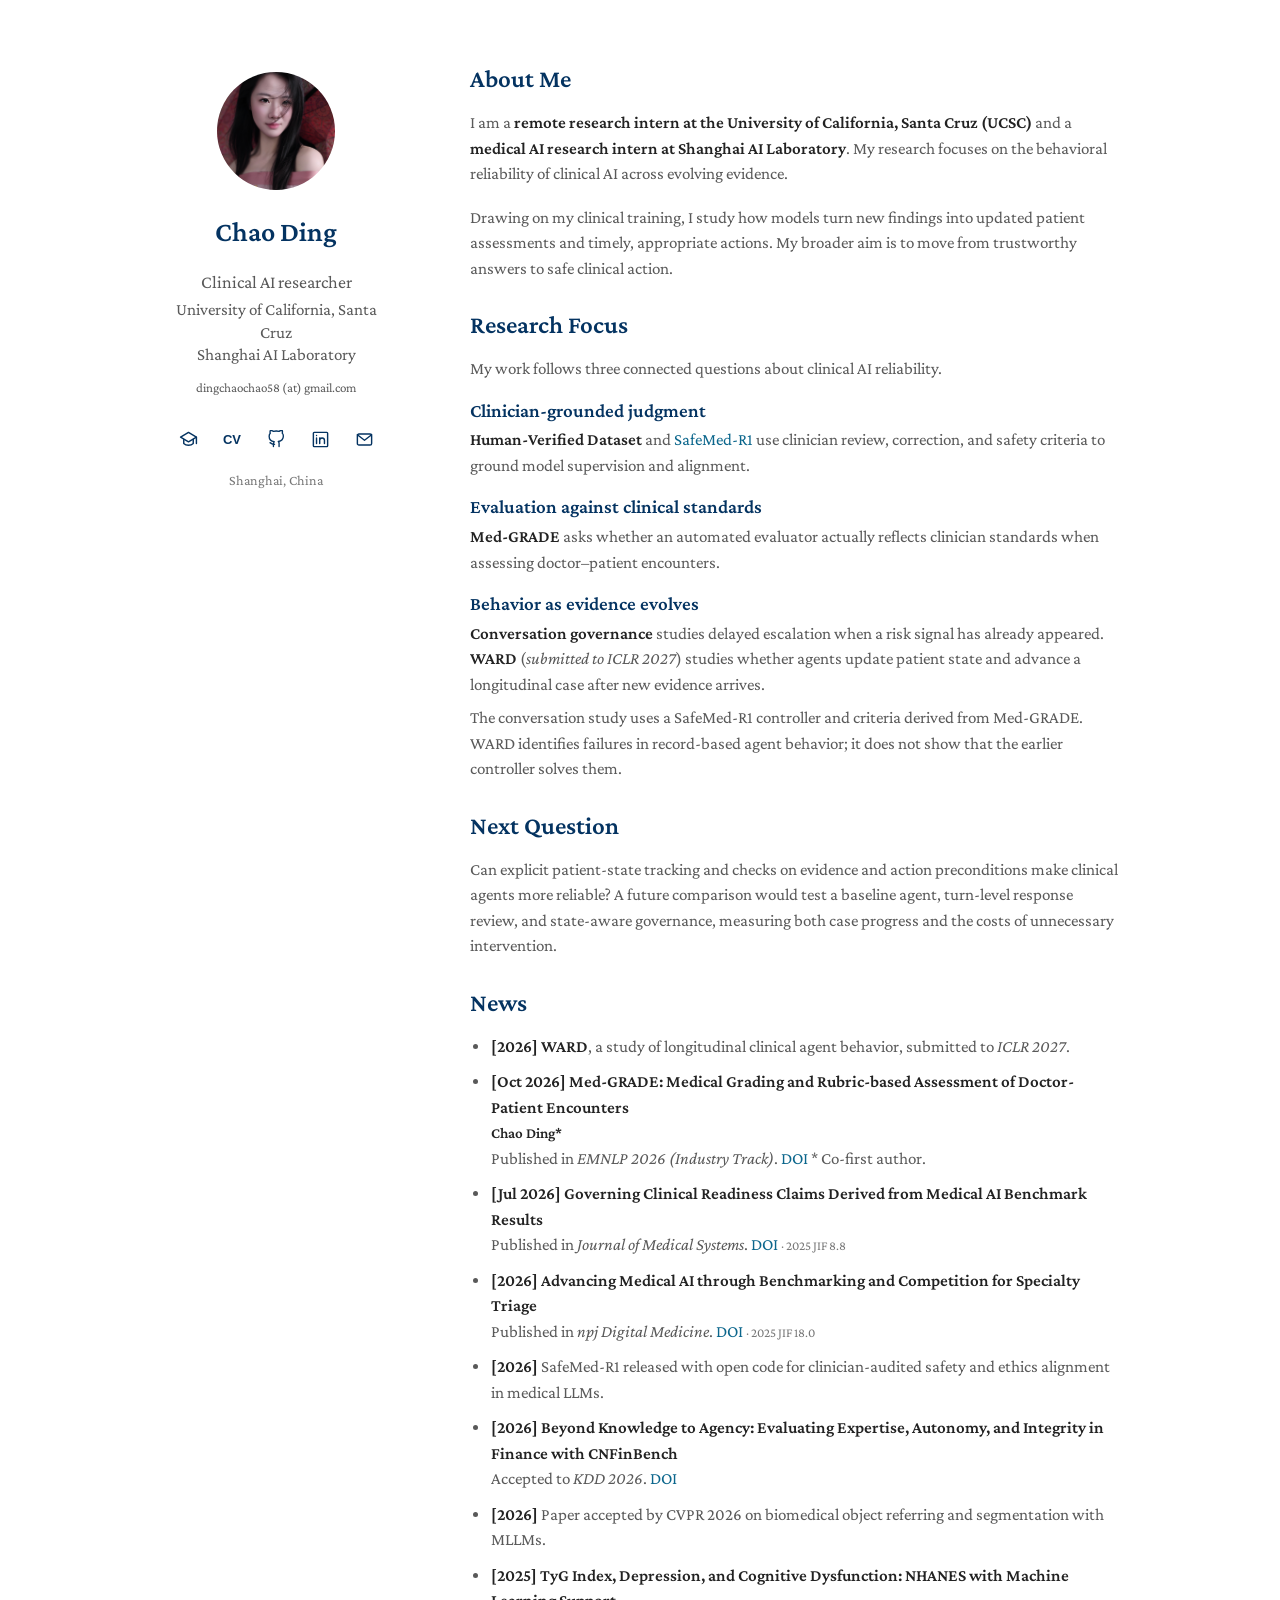
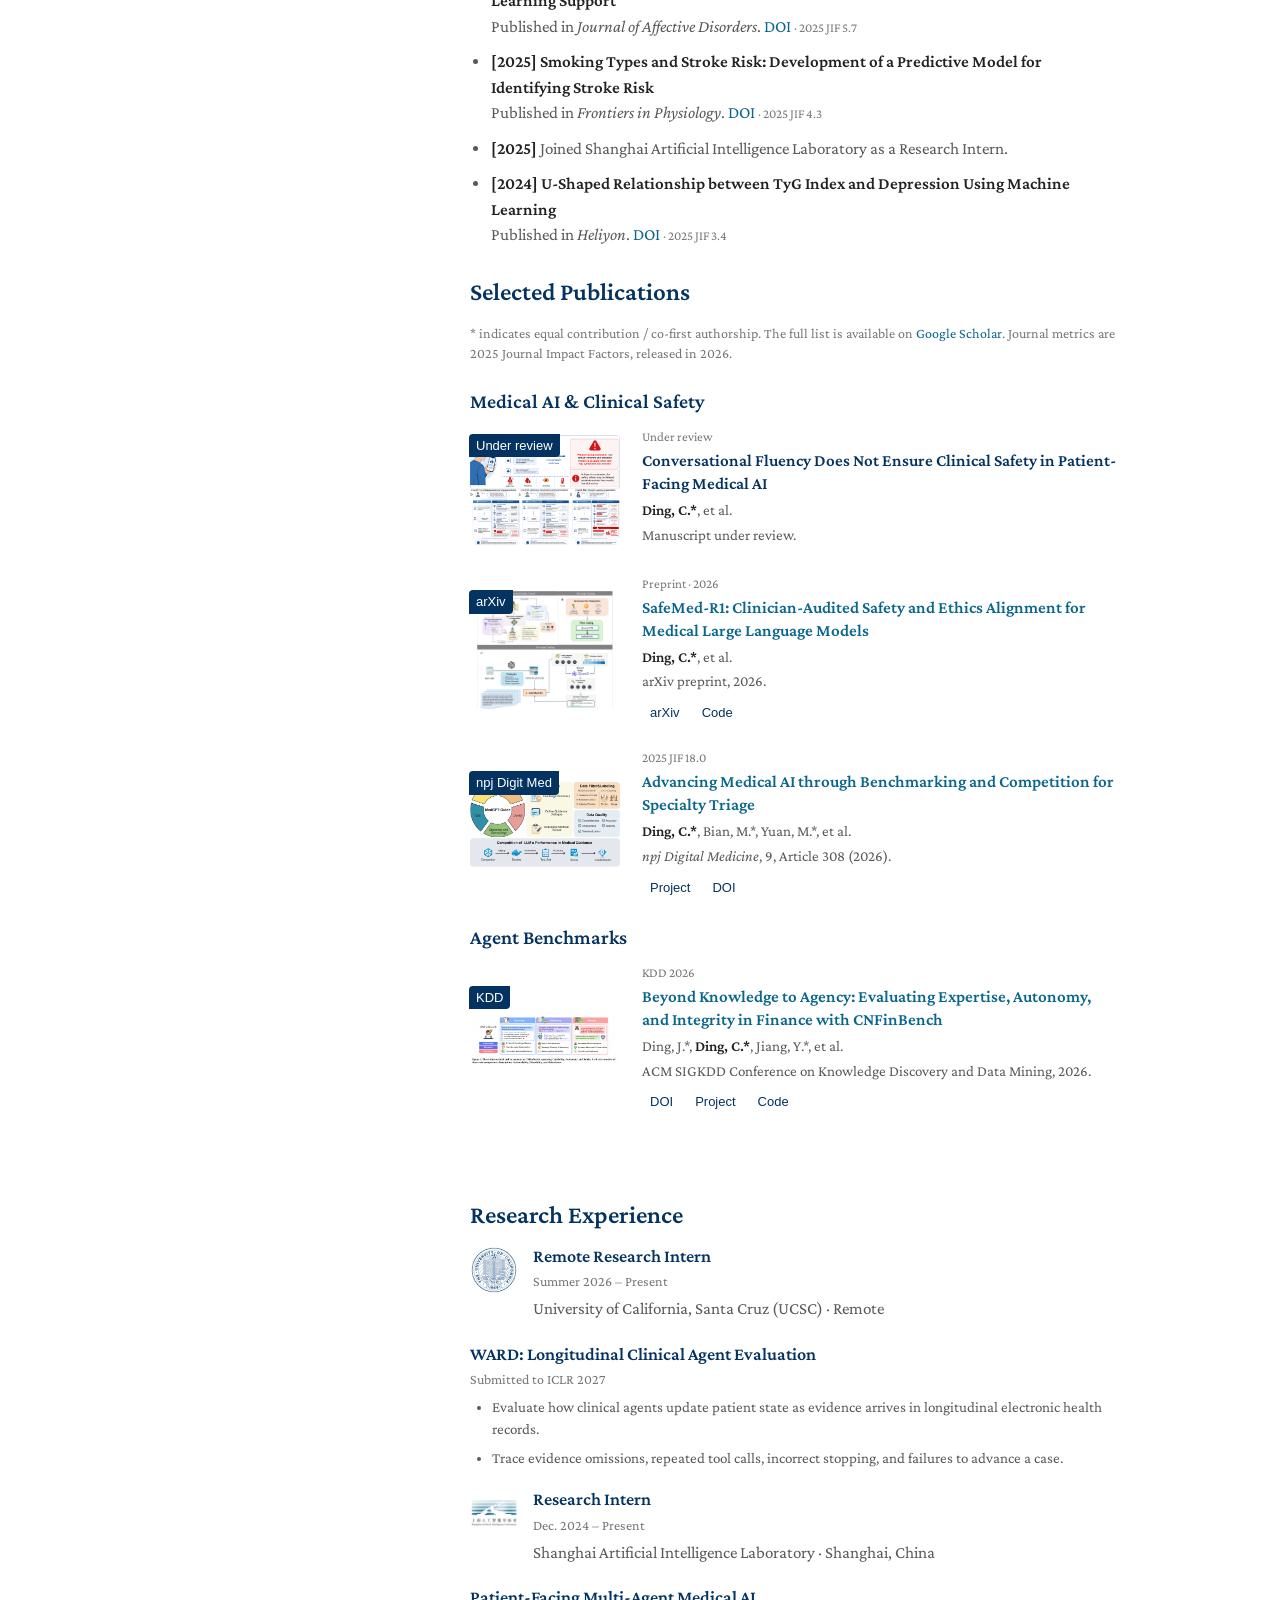
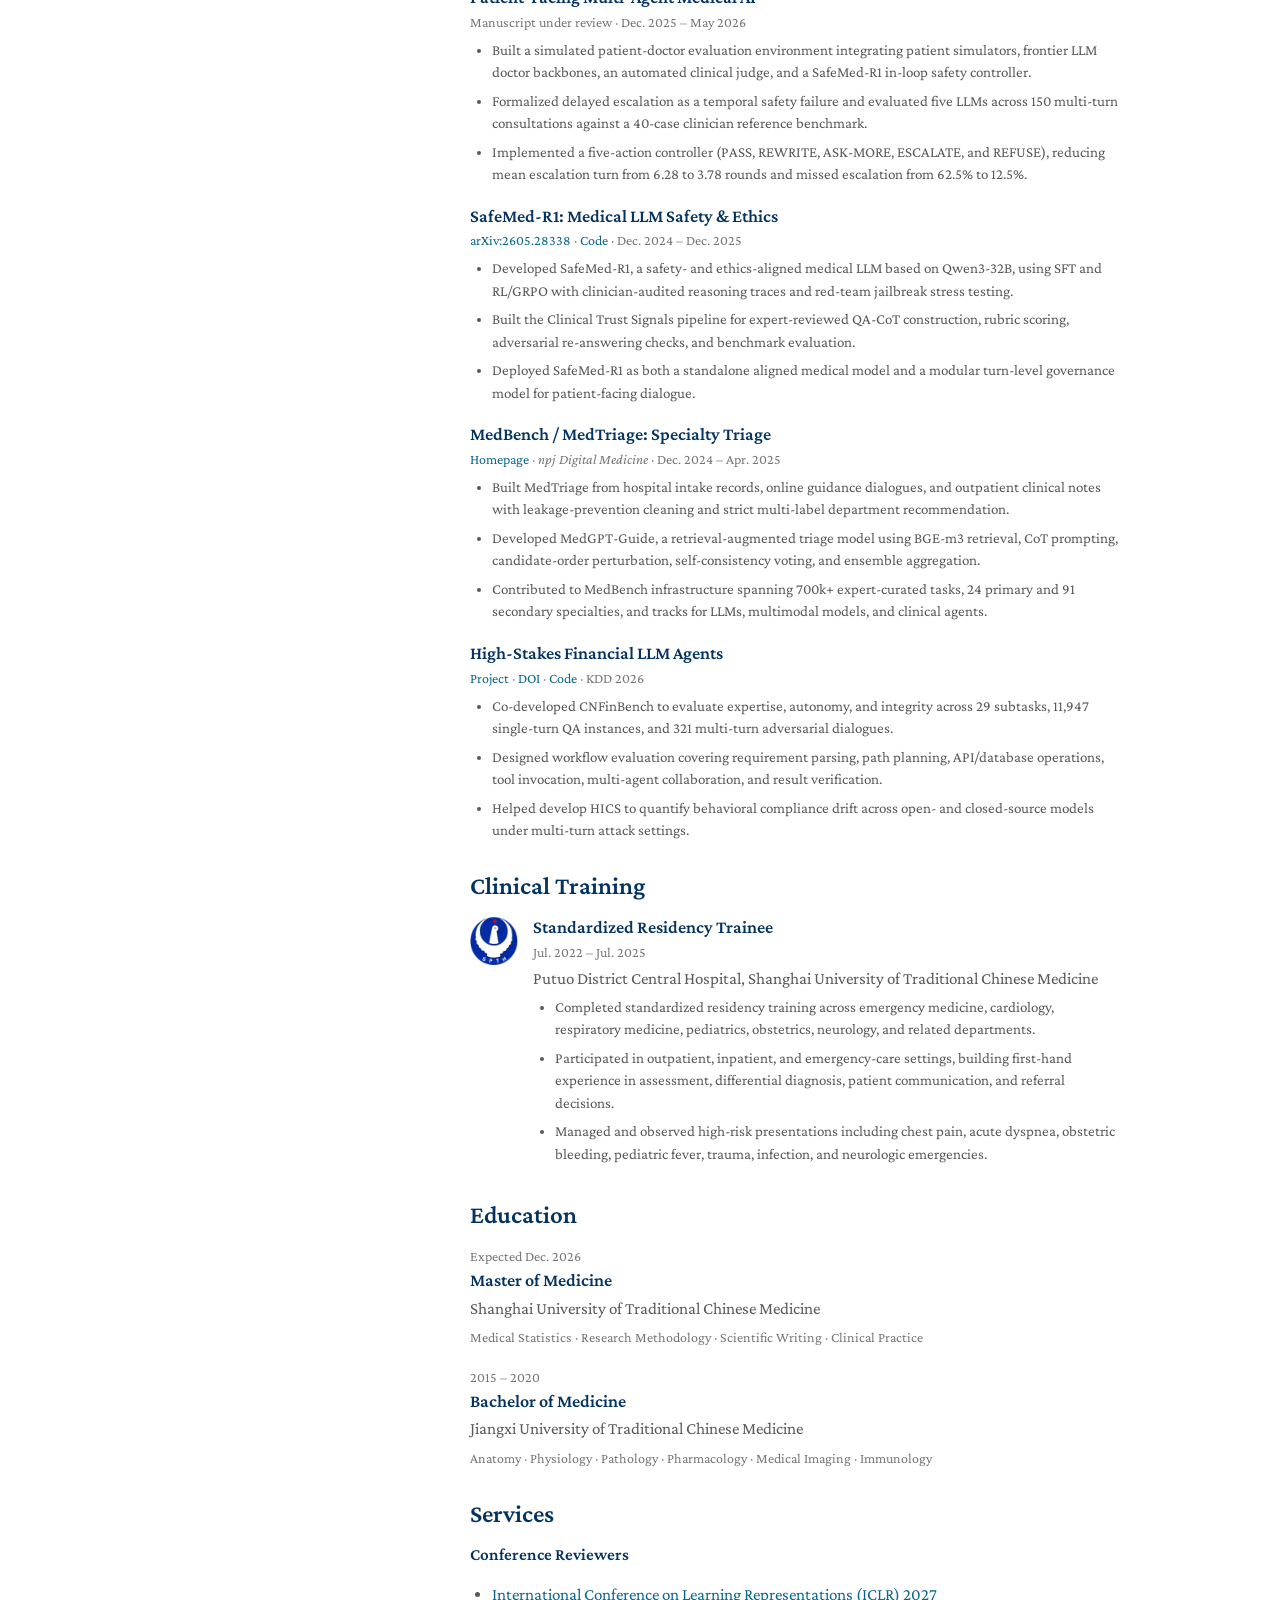
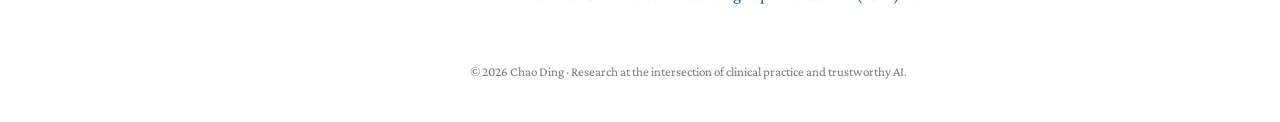
==== commit aefdb19a: "Link Med-GRADE publication DOI" ====
--- a/index.html
+++ b/index.html
@@ -102,9 +102,9 @@
         <h2>News</h2>
         <ul class="news-list">
           <li><strong class="news-date">[2026]</strong> <strong>WARD</strong>, a study of longitudinal clinical agent behavior, submitted to <em>ICLR 2027</em>.</li>
-          <li><strong class="news-date">[Aug 2026]</strong> <strong class="news-paper-title">Med-GRADE: Medical Grading and Rubric-based Assessment of Doctor-Patient Encounters</strong><br>
+          <li><strong class="news-date">[Oct 2026]</strong> <strong class="news-paper-title">Med-GRADE: Medical Grading and Rubric-based Assessment of Doctor-Patient Encounters</strong><br>
                 <span class="authors"><strong>Chao Ding*</strong></span><br>
-                Accepted to <em>EMNLP 2026</em>. * Co-first author.</li>
+                Published in <em>EMNLP 2026 (Industry Track)</em>. <a href="https://doi.org/10.18653/2026.emnlp-industry.220" target="_blank" rel="noopener noreferrer">DOI</a> * Co-first author.</li>
           <li><strong class="news-date">[Jul 2026]</strong> <strong class="news-paper-title">Governing Clinical Readiness Claims Derived from Medical AI Benchmark Results</strong><br>Published in <em>Journal of Medical Systems</em>. <a href="https://doi.org/10.1007/s10916-026-02445-7" target="_blank" rel="noopener noreferrer">DOI </a> <span class="metric-badge">2025 JIF 8.8</span></li>
           <li><strong class="news-date">[2026]</strong> <strong class="news-paper-title">Advancing Medical AI through Benchmarking and Competition for Specialty Triage</strong><br>Published in <em>npj Digital Medicine</em>. <a href="https://doi.org/10.1038/s41746-026-02433-8" target="_blank" rel="noopener noreferrer">DOI </a> <span class="metric-badge">2025 JIF 18.0</span></li>
           <li><strong class="news-date">[2026]</strong> SafeMed-R1 released with open code for clinician-audited safety and ethics alignment in medical LLMs.</li>
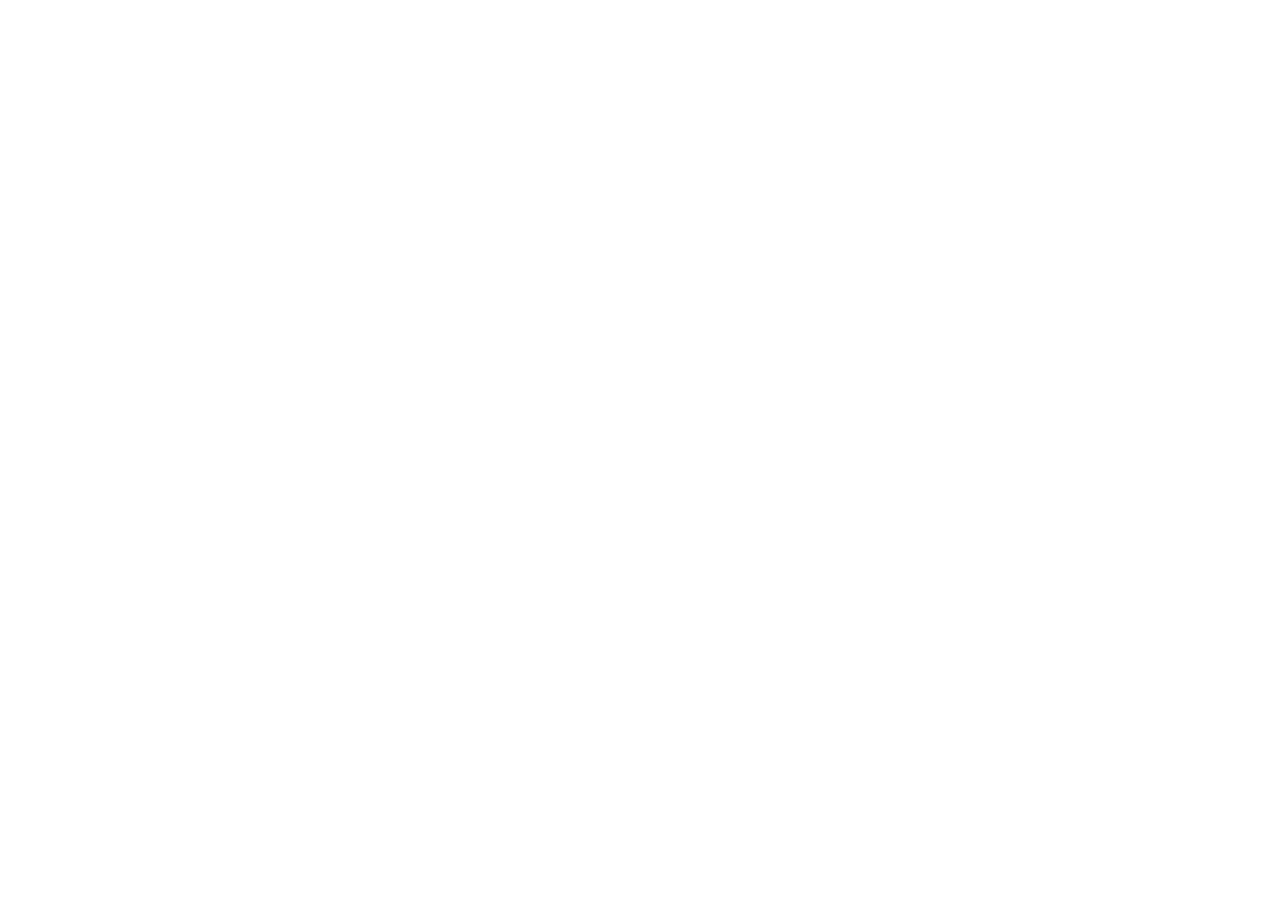
==== commit 8fa4cc10: "Redirect homepage to chloe-superding.github.io" ====
--- a/index.html
+++ b/index.html
@@ -1,345 +1,22 @@
-<!DOCTYPE html>
+<!doctype html>
 <html lang="en">
 <head>
   <meta charset="UTF-8">
   <meta name="viewport" content="width=device-width, initial-scale=1">
-
-  <title>Chao Ding | Clinical AI Reliability</title>
-  <meta name="description" content="Chao Ding studies the behavioral reliability of clinical AI as patient evidence evolves, from clinician-grounded supervision and evaluation to agent governance.">
-  <meta name="theme-color" content="#ffffff">
-  <link rel="canonical" href="https://dingsuper-creator.github.io/Chloe-Ding.github.io/">
-
-  <meta property="og:type" content="profile">
-  <meta property="og:title" content="Chao Ding | Clinical AI Reliability">
-  <meta property="og:description" content="Evaluation and governance of clinical AI across evolving evidence.">
-  <meta property="og:url" content="https://dingsuper-creator.github.io/Chloe-Ding.github.io/">
-  <meta property="og:image" content="https://dingsuper-creator.github.io/Chloe-Ding.github.io/images/Chloe.png">
-
-  <script type="application/ld+json">
-  {
-    "@context": "https://schema.org",
-    "@type": "Person",
-    "name": "Chao Ding",
-    "url": "https://dingsuper-creator.github.io/Chloe-Ding.github.io/",
-    "email": "dingchaochao58@gmail.com",
-    "jobTitle": "Research Intern",
-    "affiliation": [
-      {
-        "@type": "Organization",
-        "name": "University of California, Santa Cruz"
-      },
-      {
-        "@type": "Organization",
-        "name": "Shanghai Artificial Intelligence Laboratory"
-      }
-    ],
-    "sameAs": [
-      "https://scholar.google.com/citations?user=sGiHBpsAAAAJ&hl=zh-CN",
-      "https://www.linkedin.com/in/chaochloeding/zh",
-      "https://github.com/Dingsuper-creator"
-    ]
-  }
+  <title>Chao Ding | Academic Homepage</title>
+  <link rel="canonical" href="https://chloe-superding.github.io/">
+  <meta http-equiv="refresh" content="0; url=https://chloe-superding.github.io/">
+  <script>
+    const destination = new URL("https://chloe-superding.github.io/");
+    destination.search = window.location.search;
+    destination.hash = window.location.hash;
+    window.location.replace(destination.href);
   </script>
-
-  <link rel="preconnect" href="https://fonts.googleapis.com">
-  <link rel="preconnect" href="https://fonts.gstatic.com" crossorigin>
-  <link rel="stylesheet" href="https://fonts.googleapis.com/css2?family=Crimson+Pro:wght@400;500;600;700&amp;display=swap">
-  <link rel="stylesheet" href="styles.css">
-  <script src="script.js" defer></script>
 </head>
-
 <body>
-  <a class="skip-link" href="#main-content">Skip to content</a>
-  <div class="site-shell">
-    <aside class="sidebar" aria-label="Profile">
-      <div class="profile-card">
-        <img src="images/Chloe.png" alt="Portrait of Chao Ding" class="avatar" width="118" height="118" fetchpriority="high">
-        <h1>Chao Ding</h1>
-        <p class="profile-role">Clinical AI researcher</p>
-        <p class="profile-org">University of California, Santa Cruz<br>Shanghai AI Laboratory</p>
-        <a class="profile-email" href="mailto:dingchaochao58@gmail.com">dingchaochao58 (at) gmail.com</a>
-        <nav class="social-links" aria-label="Academic and professional links">
-          <a href="https://scholar.google.com/citations?user=sGiHBpsAAAAJ&amp;hl=zh-CN" target="_blank" rel="noopener noreferrer" aria-label="Google Scholar" title="Google Scholar"><svg viewBox="0 0 24 24" aria-hidden="true"><path d="m12 3 10 6-10 6L2 9l10-6Z"/><path d="M6 12v5c3 3 9 3 12 0v-5M22 9v8"/></svg></a>
-          <a href="CV.pdf" target="_blank" rel="noopener noreferrer" aria-label="Curriculum vitae" title="CV"><span class="cv-icon" aria-hidden="true">CV</span></a>
-          <a href="https://github.com/Dingsuper-creator" target="_blank" rel="noopener noreferrer" aria-label="GitHub" title="GitHub"><svg viewBox="0 0 24 24" aria-hidden="true"><path d="M9 19c-4 1-4-2-6-2m12 5v-4a3.5 3.5 0 0 0-1-2.7c3.3-.4 6.7-1.6 6.7-7.2a5.6 5.6 0 0 0-1.5-3.9 5.2 5.2 0 0 0-.1-3.8s-1.2-.4-4.1 1.5a14.2 14.2 0 0 0-7.5 0C4.6.2 3.4.6 3.4.6a5.2 5.2 0 0 0-.1 3.8A5.6 5.6 0 0 0 1.8 8.3c0 5.6 3.4 6.8 6.7 7.2A3.5 3.5 0 0 0 7.5 18v4" transform="translate(1 0) scale(.95)"/></svg></a>
-          <a href="https://www.linkedin.com/in/chaochloeding/zh" target="_blank" rel="noopener noreferrer" aria-label="LinkedIn" title="LinkedIn"><svg viewBox="0 0 24 24" aria-hidden="true"><rect x="3" y="3" width="18" height="18" rx="1"/><path d="M7 10v7M7 7v.1M11 17v-7m0 3a3 3 0 0 1 6 0v4"/></svg></a>
-          <a href="mailto:dingchaochao58@gmail.com" aria-label="Email" title="Email"><svg viewBox="0 0 24 24" aria-hidden="true"><rect x="3" y="5" width="18" height="14" rx="2"/><path d="m3 6 9 7 9-7"/></svg></a>
-        </nav>
-        <p class="profile-location">Shanghai, China</p>
-      </div>
-    </aside>
-    <main id="main-content" class="main-content" tabindex="-1">
-      <section id="about" class="section-block">
-        <h2>About Me</h2>
-        <p>I am a <strong>remote research intern at the University of California, Santa Cruz (UCSC)</strong> and a <strong>medical AI research intern at Shanghai AI Laboratory</strong>. My research focuses on the behavioral reliability of clinical AI across evolving evidence.</p>
-        <p>Drawing on my clinical training, I study how models turn new findings into updated patient assessments and timely, appropriate actions. My broader aim is to move from trustworthy answers to safe clinical action.</p>
-      </section>
-
-      <section id="research" class="section-block">
-        <h2>Research Focus</h2>
-        <p>My work follows three connected questions about clinical AI reliability.</p>
-        <div class="research-topic">
-          <h3>Clinician-grounded judgment</h3>
-          <p><strong>Human-Verified Dataset</strong> and <a href="https://arxiv.org/abs/2605.28338" target="_blank" rel="noopener noreferrer">SafeMed-R1</a> use clinician review, correction, and safety criteria to ground model supervision and alignment.</p>
-        </div>
-        <div class="research-topic">
-          <h3>Evaluation against clinical standards</h3>
-          <p><strong>Med-GRADE</strong> asks whether an automated evaluator actually reflects clinician standards when assessing doctor–patient encounters.</p>
-        </div>
-        <div class="research-topic">
-          <h3>Behavior as evidence evolves</h3>
-          <p><strong>Conversation governance</strong> studies delayed escalation when a risk signal has already appeared. <strong>WARD</strong> (<em>submitted to ICLR 2027</em>) studies whether agents update patient state and advance a longitudinal case after new evidence arrives.</p>
-          <p>The conversation study uses a SafeMed-R1 controller and criteria derived from Med-GRADE. WARD identifies failures in record-based agent behavior; it does not show that the earlier controller solves them.</p>
-        </div>
-      </section>
-
-      <section id="next-question" class="section-block">
-        <h2>Next Question</h2>
-        <p>Can explicit patient-state tracking and checks on evidence and action preconditions make clinical agents more reliable? A future comparison would test a baseline agent, turn-level response review, and state-aware governance, measuring both case progress and the costs of unnecessary intervention.</p>
-      </section>
-
-      <section id="news" class="section-block">
-        <h2>News</h2>
-        <ul class="news-list">
-          <li><strong class="news-date">[2026]</strong> <strong>WARD</strong>, a study of longitudinal clinical agent behavior, submitted to <em>ICLR 2027</em>.</li>
-          <li><strong class="news-date">[Oct 2026]</strong> <strong class="news-paper-title">Med-GRADE: Medical Grading and Rubric-based Assessment of Doctor-Patient Encounters</strong><br>
-                <span class="authors"><strong>Chao Ding*</strong></span><br>
-                Published in <em>EMNLP 2026 (Industry Track)</em>. <a href="https://doi.org/10.18653/2026.emnlp-industry.220" target="_blank" rel="noopener noreferrer">DOI</a> * Co-first author.</li>
-          <li><strong class="news-date">[Jul 2026]</strong> <strong class="news-paper-title">Governing Clinical Readiness Claims Derived from Medical AI Benchmark Results</strong><br>Published in <em>Journal of Medical Systems</em>. <a href="https://doi.org/10.1007/s10916-026-02445-7" target="_blank" rel="noopener noreferrer">DOI </a> <span class="metric-badge">2025 JIF 8.8</span></li>
-          <li><strong class="news-date">[2026]</strong> <strong class="news-paper-title">Advancing Medical AI through Benchmarking and Competition for Specialty Triage</strong><br>Published in <em>npj Digital Medicine</em>. <a href="https://doi.org/10.1038/s41746-026-02433-8" target="_blank" rel="noopener noreferrer">DOI </a> <span class="metric-badge">2025 JIF 18.0</span></li>
-          <li><strong class="news-date">[2026]</strong> SafeMed-R1 released with open code for clinician-audited safety and ethics alignment in medical LLMs.</li>
-          <li><strong class="news-date">[2026]</strong> <strong class="news-paper-title">Beyond Knowledge to Agency: Evaluating Expertise, Autonomy, and Integrity in Finance with CNFinBench</strong><br>Accepted to <em>KDD 2026</em>. <a href="https://dl.acm.org/doi/abs/10.1145/3770855.3817482" target="_blank" rel="noopener noreferrer">DOI </a></li>
-          <li><strong class="news-date">[2026]</strong> Paper accepted by CVPR 2026 on biomedical object referring and segmentation with MLLMs.</li>
-          <li><strong class="news-date">[2025]</strong> <strong class="news-paper-title">TyG Index, Depression, and Cognitive Dysfunction: NHANES with Machine Learning Support</strong><br>Published in <em>Journal of Affective Disorders</em>. <a href="https://doi.org/10.1016/j.jad.2025.01.051" target="_blank" rel="noopener noreferrer">DOI </a> <span class="metric-badge">2025 JIF 5.7</span></li>
-          <li><strong class="news-date">[2025]</strong> <strong class="news-paper-title">Smoking Types and Stroke Risk: Development of a Predictive Model for Identifying Stroke Risk</strong><br>Published in <em>Frontiers in Physiology</em>. <a href="https://doi.org/10.3389/fphys.2025.1528910" target="_blank" rel="noopener noreferrer">DOI </a> <span class="metric-badge">2025 JIF 4.3</span></li>
-          <li><strong class="news-date">[2025]</strong> Joined Shanghai Artificial Intelligence Laboratory as a Research Intern.</li>
-          <li><strong class="news-date">[2024]</strong> <strong class="news-paper-title">U-Shaped Relationship between TyG Index and Depression Using Machine Learning</strong><br>Published in <em>Heliyon</em>. <a href="https://doi.org/10.1016/j.heliyon.2024.e38615" target="_blank" rel="noopener noreferrer">DOI </a> <span class="metric-badge">2025 JIF 3.4</span></li>
-        </ul>
-      </section>
-
-      <section id="publications" class="section-block">
-        <h2>Selected Publications</h2>
-        <p class="note">* indicates equal contribution / co-first authorship. The full list is available on <a href="https://scholar.google.com/citations?user=sGiHBpsAAAAJ&amp;hl=zh-CN" target="_blank" rel="noopener noreferrer">Google Scholar</a>. Journal metrics are 2025 Journal Impact Factors, released in 2026.</p>
-        <h3 class="publication-group">Medical AI &amp; Clinical Safety</h3>
-
-
-<article class="publication-card">
-          <div class="publication-visual">
-            <span class="venue-badge">Under review</span>
-            <img src="images/multiagent.png" alt="Patient-facing medical AI study overview" loading="lazy">
-          </div>
-          <div class="publication-info">
-            <div class="publication-meta-row"><span class="status-badge status-badge-muted">Under review</span></div>
-            <h3>Conversational Fluency Does Not Ensure Clinical Safety in Patient-Facing Medical AI</h3>
-            <p class="authors"><strong>Ding, C.*</strong>, et al.</p>
-            <p class="venue">Manuscript under review.</p>
-          </div>
-        </article>
-
-<article class="publication-card">
-          <div class="publication-visual">
-            <span class="venue-badge">arXiv</span>
-            <img src="images/safemed-r1.png" alt="SafeMed-R1 method overview" loading="lazy">
-          </div>
-          <div class="publication-info">
-            <div class="publication-meta-row"><span class="status-badge status-badge-muted">Preprint · 2026</span></div>
-            <h3><a href="https://arxiv.org/abs/2605.28338" target="_blank" rel="noopener noreferrer">SafeMed-R1: Clinician-Audited Safety and Ethics Alignment for Medical Large Language Models</a></h3>
-            <p class="authors"><strong>Ding, C.*</strong>, et al.</p>
-            <p class="venue">arXiv preprint, 2026.</p>
-            <div class="publication-links">
-              <a href="https://arxiv.org/abs/2605.28338" target="_blank" rel="noopener noreferrer"> arXiv</a>
-              <a href="https://github.com/OpenMedZoo/SafeMed-R1" target="_blank" rel="noopener noreferrer"> Code</a>
-            </div>
-          </div>
-        </article>
-
-<article class="publication-card">
-          <div class="publication-visual">
-            <span class="venue-badge">npj Digit Med</span>
-            <img src="images/npj.jpg" alt="Specialty triage benchmark overview" loading="lazy">
-          </div>
-          <div class="publication-info">
-            <div class="publication-meta-row"><span class="metric-badge">2025 JIF 18.0</span></div>
-            <h3><a href="https://doi.org/10.1038/s41746-026-02433-8" target="_blank" rel="noopener noreferrer">Advancing Medical AI through Benchmarking and Competition for Specialty Triage</a></h3>
-            <p class="authors"><strong>Ding, C.*</strong>, Bian, M.*, Yuan, M.*, et al.</p>
-            <p class="venue"><em>npj Digital Medicine</em>, 9, Article 308 (2026).</p>
-            <div class="publication-links">
-              <a href="https://medbench.opencompass.org.cn/home" target="_blank" rel="noopener noreferrer"> Project</a>
-              <a href="https://doi.org/10.1038/s41746-026-02433-8" target="_blank" rel="noopener noreferrer"> DOI</a>
-            </div>
-          </div>
-        </article>
-        <h3 class="publication-group">Agent Benchmarks</h3>
-<article class="publication-card">
-          <div class="publication-visual">
-            <span class="venue-badge">KDD</span>
-            <img src="images/kdd.png" alt="CNFinBench evaluation overview" loading="lazy">
-          </div>
-          <div class="publication-info">
-            <div class="publication-meta-row"><span class="status-badge status-badge-muted">KDD 2026</span></div>
-            <h3><a href="https://dl.acm.org/doi/abs/10.1145/3770855.3817482" target="_blank" rel="noopener noreferrer">Beyond Knowledge to Agency: Evaluating Expertise, Autonomy, and Integrity in Finance with CNFinBench</a></h3>
-            <p class="authors">Ding, J.*, <strong>Ding, C.*</strong>, Jiang, Y.*, et al.</p>
-            <p class="venue">ACM SIGKDD Conference on Knowledge Discovery and Data Mining, 2026.</p>
-            <div class="publication-links">
-              <a href="https://dl.acm.org/doi/abs/10.1145/3770855.3817482" target="_blank" rel="noopener noreferrer"> DOI</a>
-              <a href="https://cnfinbench.opencompass.org.cn/" target="_blank" rel="noopener noreferrer"> Project</a>
-              <a href="https://github.com/VertiAIBench/CNFinBench" target="_blank" rel="noopener noreferrer"> Code</a>
-            </div>
-          </div>
-        </article>
-      </section>
-
-      <section id="experience" class="section-block">
-        <div class="section-heading">
-          <h2>Research Experience</h2>
-        </div>
-
-        <article class="role-card">
-          <div class="role-logo">
-            <img src="images/ucsc-seal.svg" alt="University of California, Santa Cruz seal" width="48" height="48" loading="lazy">
-          </div>
-          <div class="role-main">
-            <h3>Remote Research Intern</h3>
-            <p class="role-period">Summer 2026 – Present</p>
-            <p>University of California, Santa Cruz (UCSC) · Remote</p>
-          </div>
-        </article>
-
-        <div class="project-list">
-          <article class="project-card">
-            <div>
-              <h3>WARD: Longitudinal Clinical Agent Evaluation</h3>
-              <p class="project-meta">Submitted to ICLR 2027</p>
-              <ul>
-                <li>Evaluate how clinical agents update patient state as evidence arrives in longitudinal electronic health records.</li>
-                <li>Trace evidence omissions, repeated tool calls, incorrect stopping, and failures to advance a case.</li>
-              </ul>
-            </div>
-          </article>
-        </div>
-
-        <article class="role-card">
-          <div class="role-logo">
-            <img src="images/shanghai-ai-lab.png" alt="Shanghai Artificial Intelligence Laboratory logo" loading="lazy">
-          </div>
-          <div class="role-main">
-            <h3>Research Intern</h3>
-            <p class="role-period">Dec. 2024 – Present</p>
-            <p>Shanghai Artificial Intelligence Laboratory · Shanghai, China</p>
-          </div>
-        </article>
-
-        <div class="project-list">
-          <article class="project-card">
-            <div>
-              <h3>Patient-Facing Multi-Agent Medical AI</h3>
-              <p class="project-meta">Manuscript under review · Dec. 2025 – May 2026</p>
-              <ul>
-                <li>Built a simulated patient-doctor evaluation environment integrating patient simulators, frontier LLM doctor backbones, an automated clinical judge, and a SafeMed-R1 in-loop safety controller.</li>
-                <li>Formalized delayed escalation as a temporal safety failure and evaluated five LLMs across 150 multi-turn consultations against a 40-case clinician reference benchmark.</li>
-                <li>Implemented a five-action controller (PASS, REWRITE, ASK-MORE, ESCALATE, and REFUSE), reducing mean escalation turn from 6.28 to 3.78 rounds and missed escalation from 62.5% to 12.5%.</li>
-              </ul>
-            </div>
-          </article>
-
-          <article class="project-card">
-            <div>
-              <h3>SafeMed-R1: Medical LLM Safety &amp; Ethics</h3>
-              <p class="project-meta"><a href="https://arxiv.org/abs/2605.28338" target="_blank" rel="noopener noreferrer">arXiv:2605.28338</a> · <a href="https://github.com/OpenMedZoo/SafeMed-R1" target="_blank" rel="noopener noreferrer">Code</a> · Dec. 2024 – Dec. 2025</p>
-              <ul>
-                <li>Developed SafeMed-R1, a safety- and ethics-aligned medical LLM based on Qwen3-32B, using SFT and RL/GRPO with clinician-audited reasoning traces and red-team jailbreak stress testing.</li>
-                <li>Built the Clinical Trust Signals pipeline for expert-reviewed QA-CoT construction, rubric scoring, adversarial re-answering checks, and benchmark evaluation.</li>
-                <li>Deployed SafeMed-R1 as both a standalone aligned medical model and a modular turn-level governance model for patient-facing dialogue.</li>
-              </ul>
-            </div>
-          </article>
-
-          <article class="project-card">
-            <div>
-              <h3>MedBench / MedTriage: Specialty Triage</h3>
-              <p class="project-meta"><a href="https://medbench.opencompass.org.cn/home" target="_blank" rel="noopener noreferrer">Homepage</a> · <em>npj Digital Medicine</em> · Dec. 2024 – Apr. 2025</p>
-              <ul>
-                <li>Built MedTriage from hospital intake records, online guidance dialogues, and outpatient clinical notes with leakage-prevention cleaning and strict multi-label department recommendation.</li>
-                <li>Developed MedGPT-Guide, a retrieval-augmented triage model using BGE-m3 retrieval, CoT prompting, candidate-order perturbation, self-consistency voting, and ensemble aggregation.</li>
-                <li>Contributed to MedBench infrastructure spanning 700k+ expert-curated tasks, 24 primary and 91 secondary specialties, and tracks for LLMs, multimodal models, and clinical agents.</li>
-              </ul>
-            </div>
-          </article>
-
-          <article class="project-card">
-            <div>
-              <h3>High-Stakes Financial LLM Agents</h3>
-              <p class="project-meta"><a href="https://cnfinbench.opencompass.org.cn/" target="_blank" rel="noopener noreferrer">Project</a> · <a href="https://dl.acm.org/doi/abs/10.1145/3770855.3817482" target="_blank" rel="noopener noreferrer">DOI</a> · <a href="https://github.com/VertiAIBench/CNFinBench" target="_blank" rel="noopener noreferrer">Code</a> · KDD 2026</p>
-              <ul>
-                <li>Co-developed CNFinBench to evaluate expertise, autonomy, and integrity across 29 subtasks, 11,947 single-turn QA instances, and 321 multi-turn adversarial dialogues.</li>
-                <li>Designed workflow evaluation covering requirement parsing, path planning, API/database operations, tool invocation, multi-agent collaboration, and result verification.</li>
-                <li>Helped develop HICS to quantify behavioral compliance drift across open- and closed-source models under multi-turn attack settings.</li>
-              </ul>
-            </div>
-          </article>
-        </div>
-      </section>
-
-      <section id="clinical-training" class="section-block">
-        <div class="section-heading">
-          <h2>Clinical Training</h2>
-        </div>
-        <article class="training-card">
-          <div class="training-logo">
-            <img src="images/putuo-hospital-logo.png" alt="Putuo District Central Hospital logo" loading="lazy">
-          </div>
-          <div>
-            <div class="training-heading">
-              <div>
-                <h3>Standardized Residency Trainee</h3>
-                <p class="role-period">Jul. 2022 – Jul. 2025</p>
-              </div>
-            </div>
-            <p class="training-org">Putuo District Central Hospital, Shanghai University of Traditional Chinese Medicine</p>
-            <ul>
-              <li>Completed standardized residency training across emergency medicine, cardiology, respiratory medicine, pediatrics, obstetrics, neurology, and related departments.</li>
-              <li>Participated in outpatient, inpatient, and emergency-care settings, building first-hand experience in assessment, differential diagnosis, patient communication, and referral decisions.</li>
-              <li>Managed and observed high-risk presentations including chest pain, acute dyspnea, obstetric bleeding, pediatric fever, trauma, infection, and neurologic emergencies.</li>
-            </ul>
-          </div>
-        </article>
-      </section>
-
-      <section id="education" class="section-block">
-        <div class="section-heading">
-          <h2>Education</h2>
-        </div>
-        <div class="education-grid">
-          <article class="education-card">
-            <p class="education-year">Expected Dec. 2026</p>
-            <h3>Master of Medicine</h3>
-            <p>Shanghai University of Traditional Chinese Medicine</p>
-            <span>Medical Statistics · Research Methodology · Scientific Writing · Clinical Practice</span>
-          </article>
-          <article class="education-card">
-            <p class="education-year">2015 – 2020</p>
-            <h3>Bachelor of Medicine</h3>
-            <p>Jiangxi University of Traditional Chinese Medicine</p>
-            <span>Anatomy · Physiology · Pathology · Pharmacology · Medical Imaging · Immunology</span>
-          </article>
-        </div>
-      </section>
-
-      <section id="services" class="section-block">
-        <h2>Services</h2>
-        <h4>Conference Reviewers</h4>
-        <ul class="service-list">
-          <li><a href="https://iclr.cc/" target="_blank" rel="noopener noreferrer">International Conference on Learning Representations (ICLR) 2027</a></li>
-        </ul>
-      </section>
-
-      <footer class="site-footer">
-        <p>© <span id="current-year">2026</span> Chao Ding · Research at the intersection of clinical practice and trustworthy AI.</p>
-      </footer>
-    </main>
-  </div>
-  <button class="scroll-to-top" type="button" aria-label="Scroll to top">
-    <svg viewBox="0 0 24 24" aria-hidden="true"><path d="m6 12 6-6 6 6M12 6v13"/></svg>
-  </button>
+  <main>
+    <h1>Chao Ding</h1>
+    <p>My academic homepage has moved to <a href="https://chloe-superding.github.io/">chloe-superding.github.io</a>.</p>
+  </main>
 </body>
 </html>
